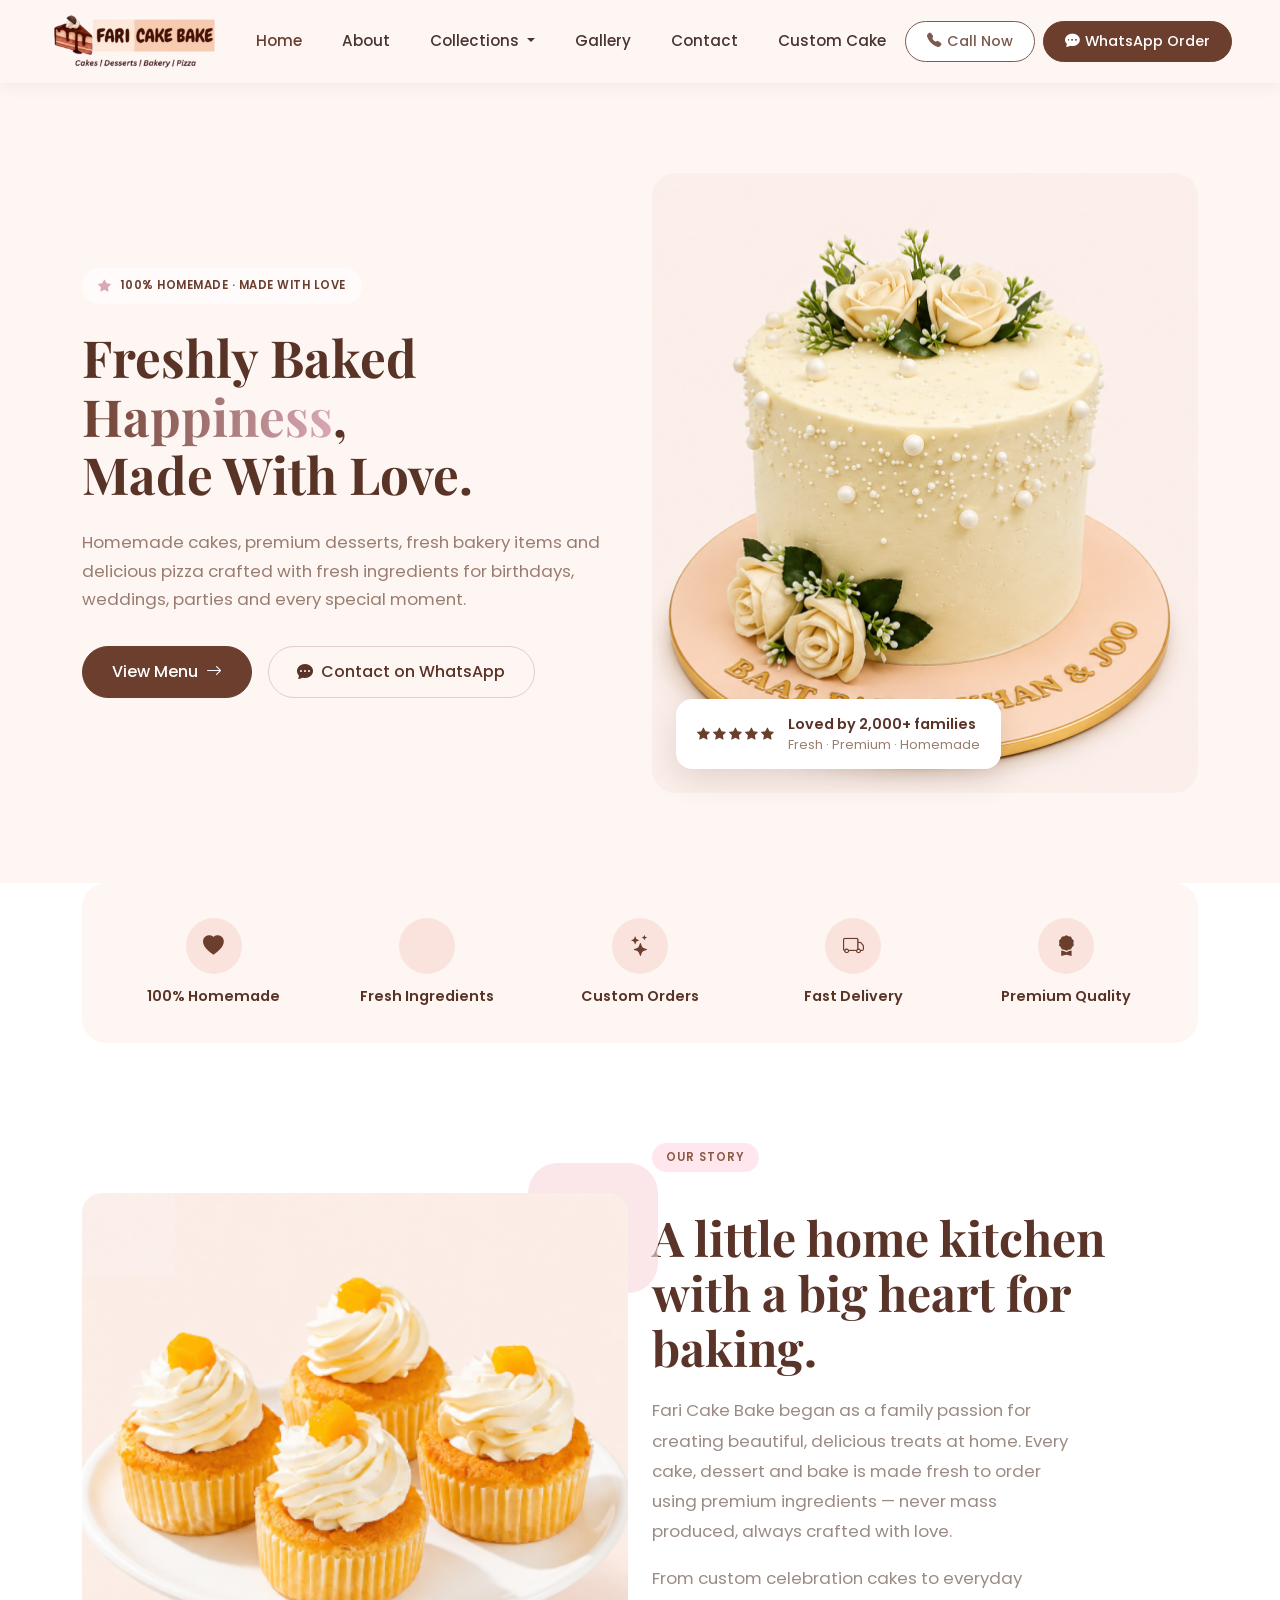
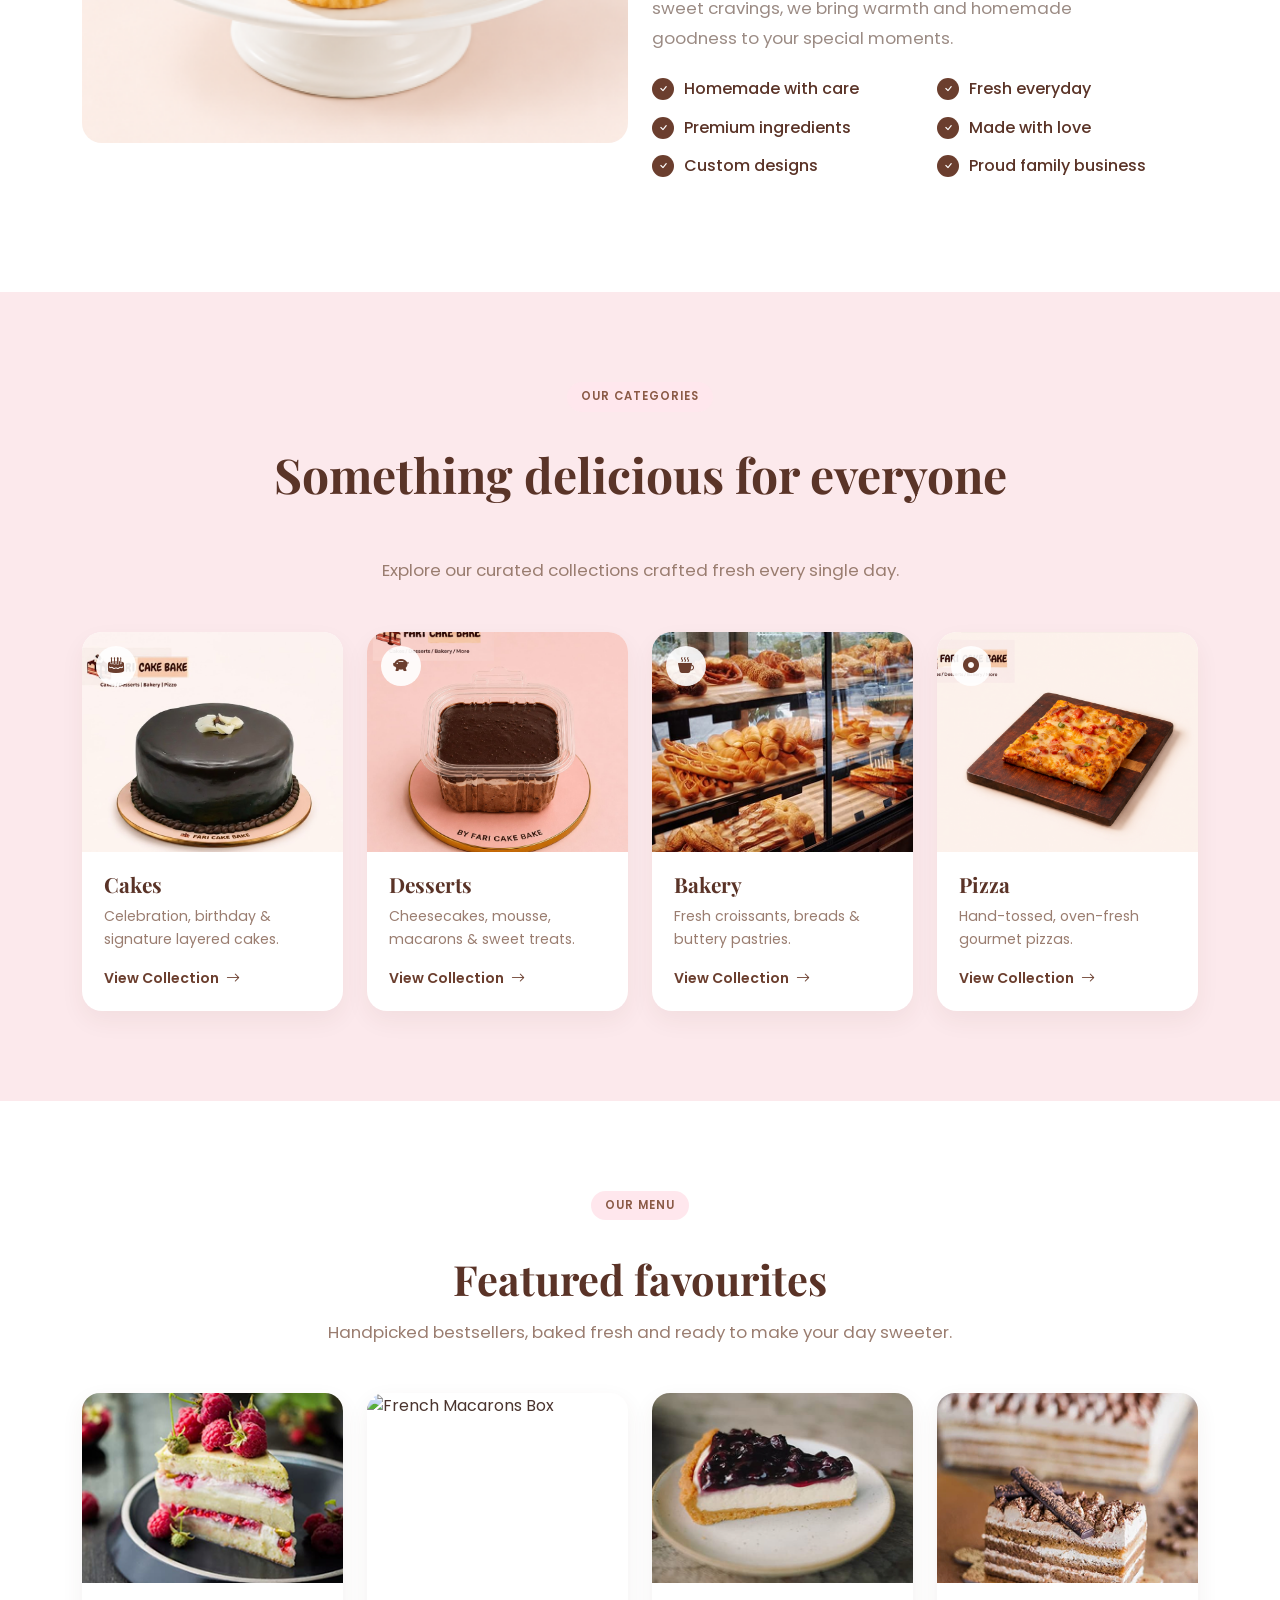
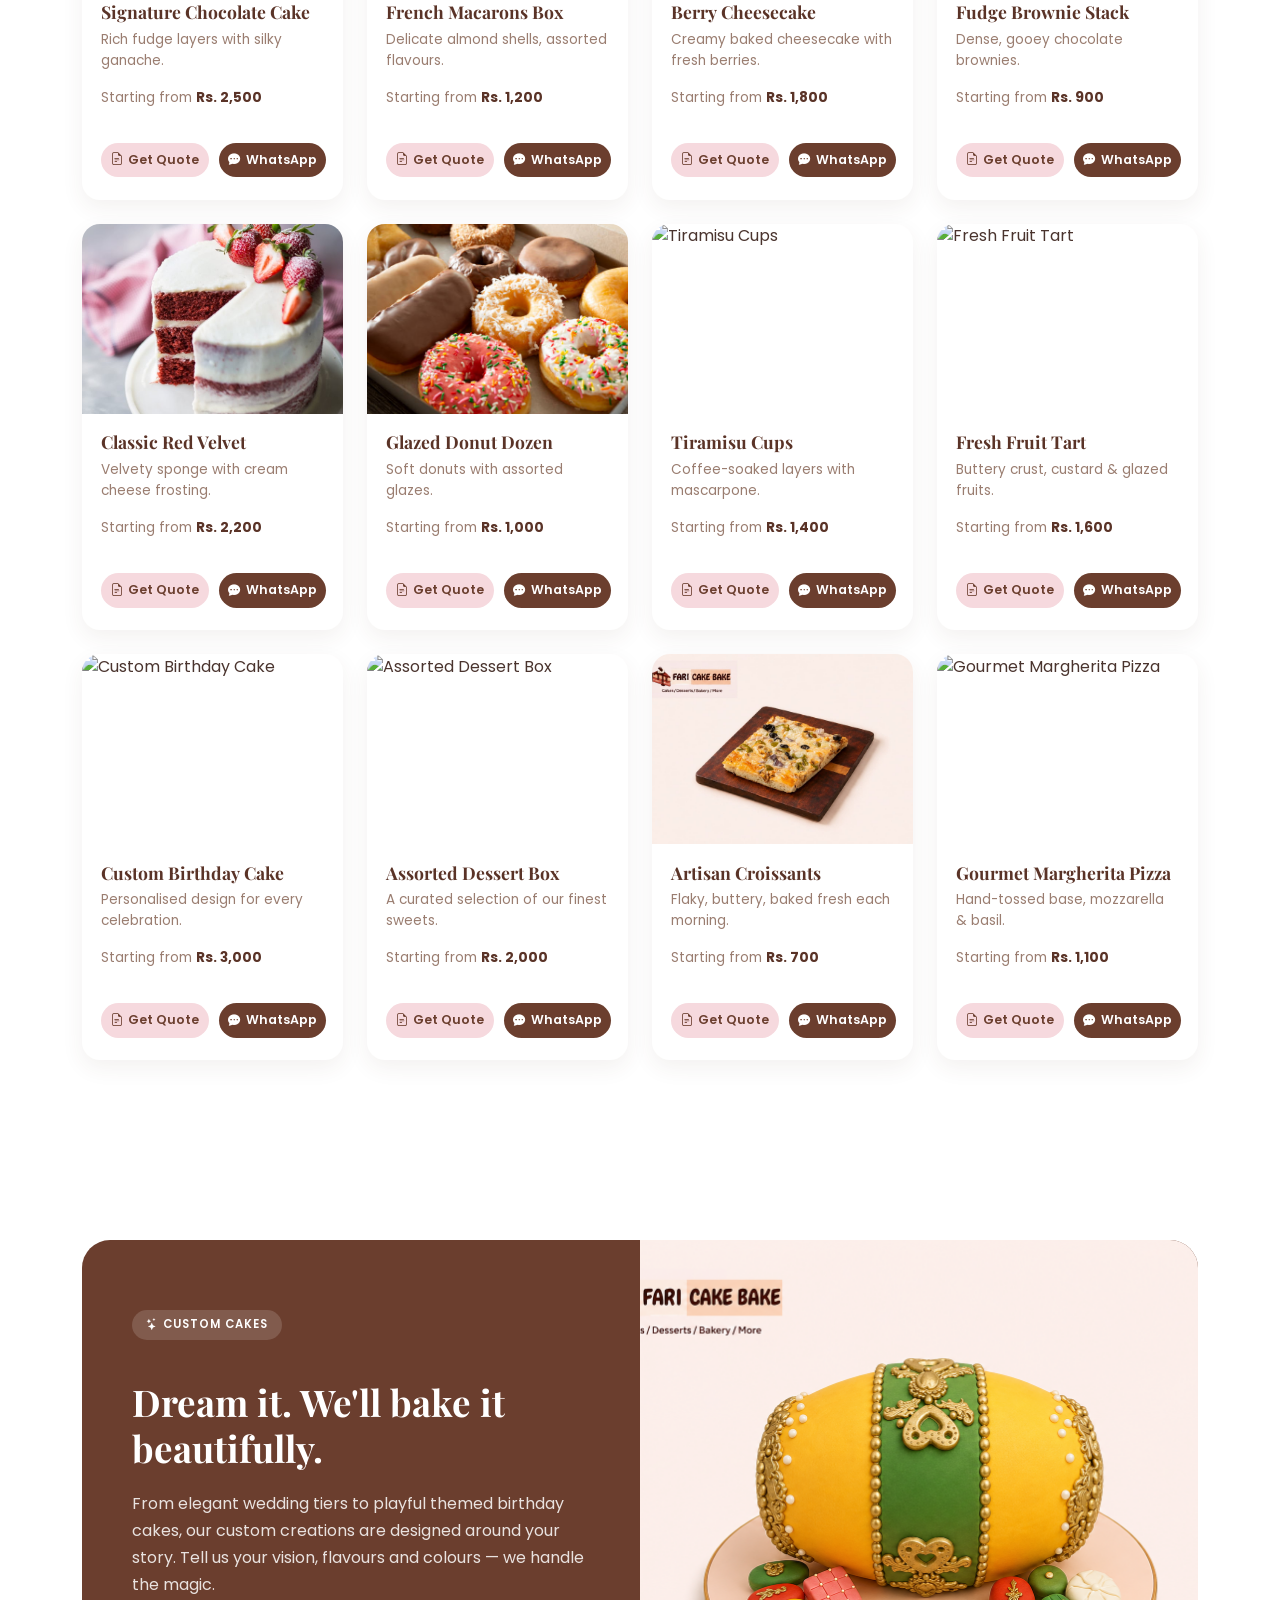
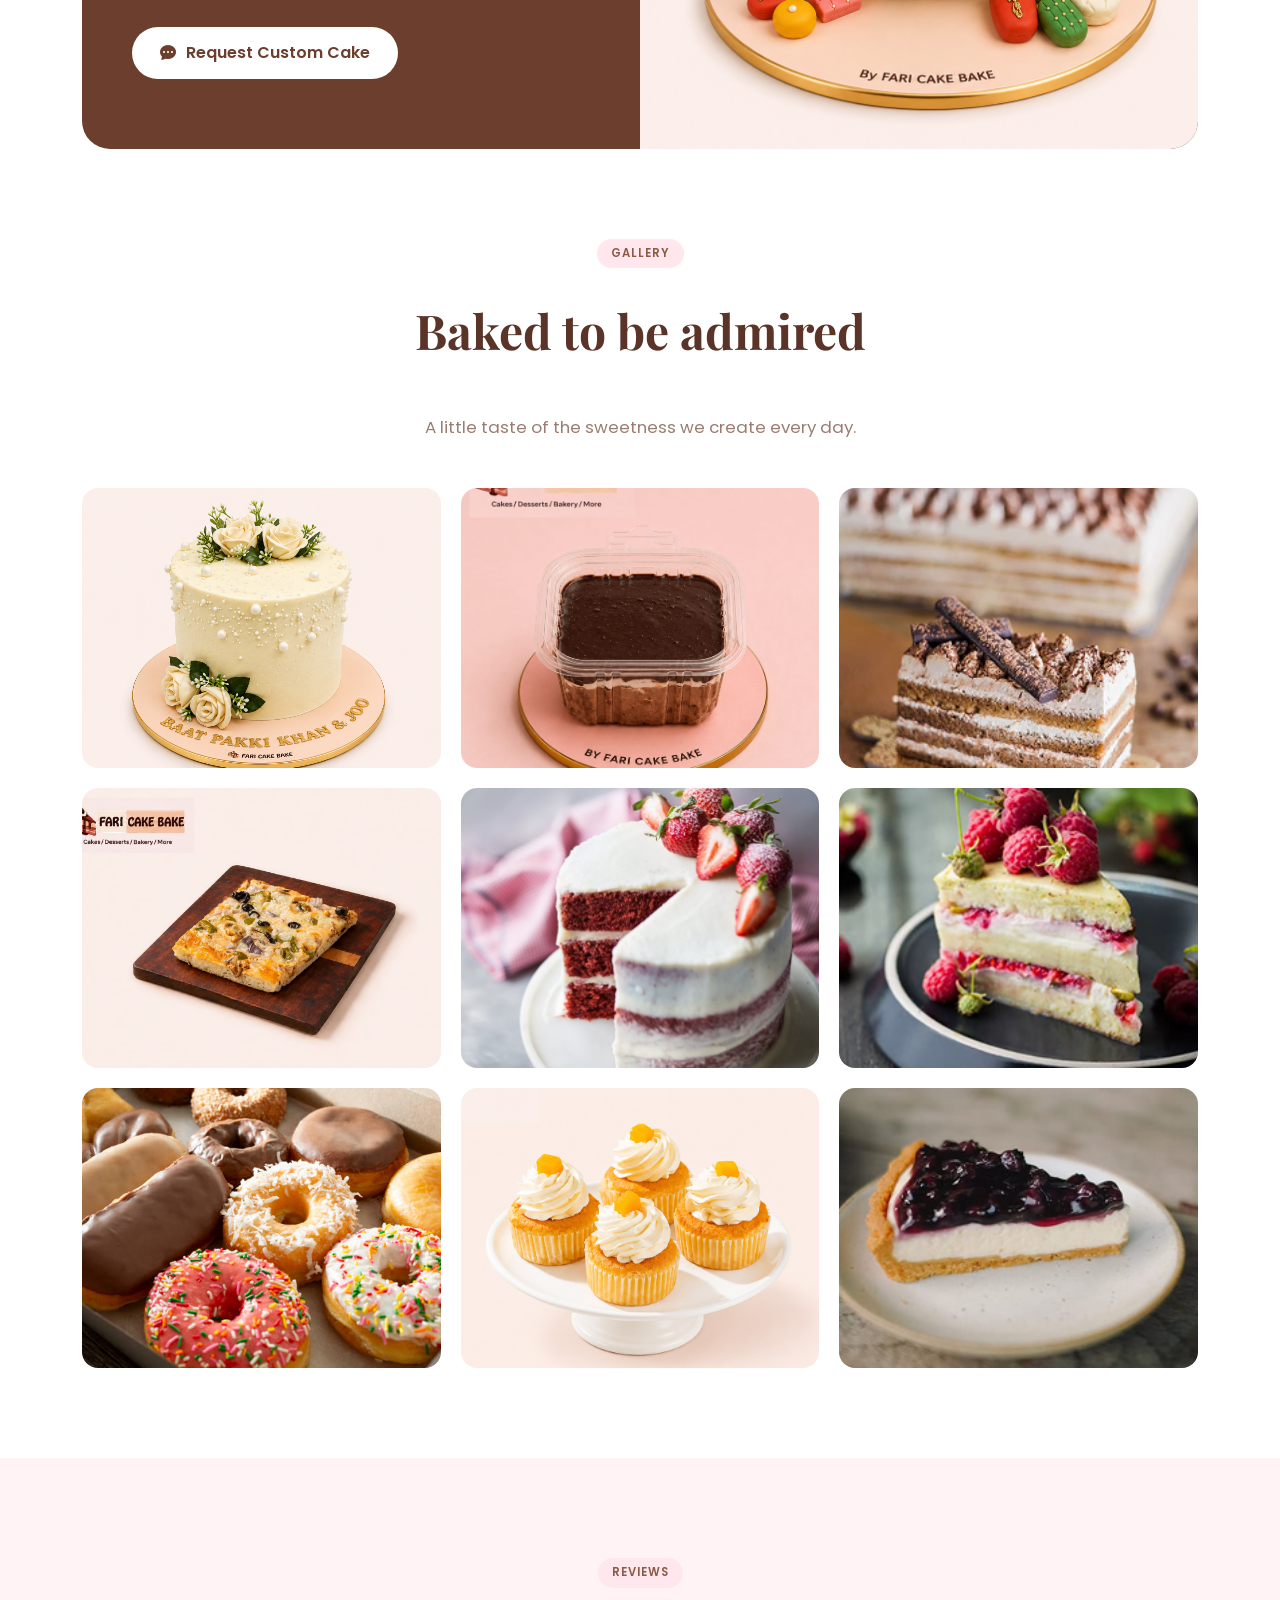
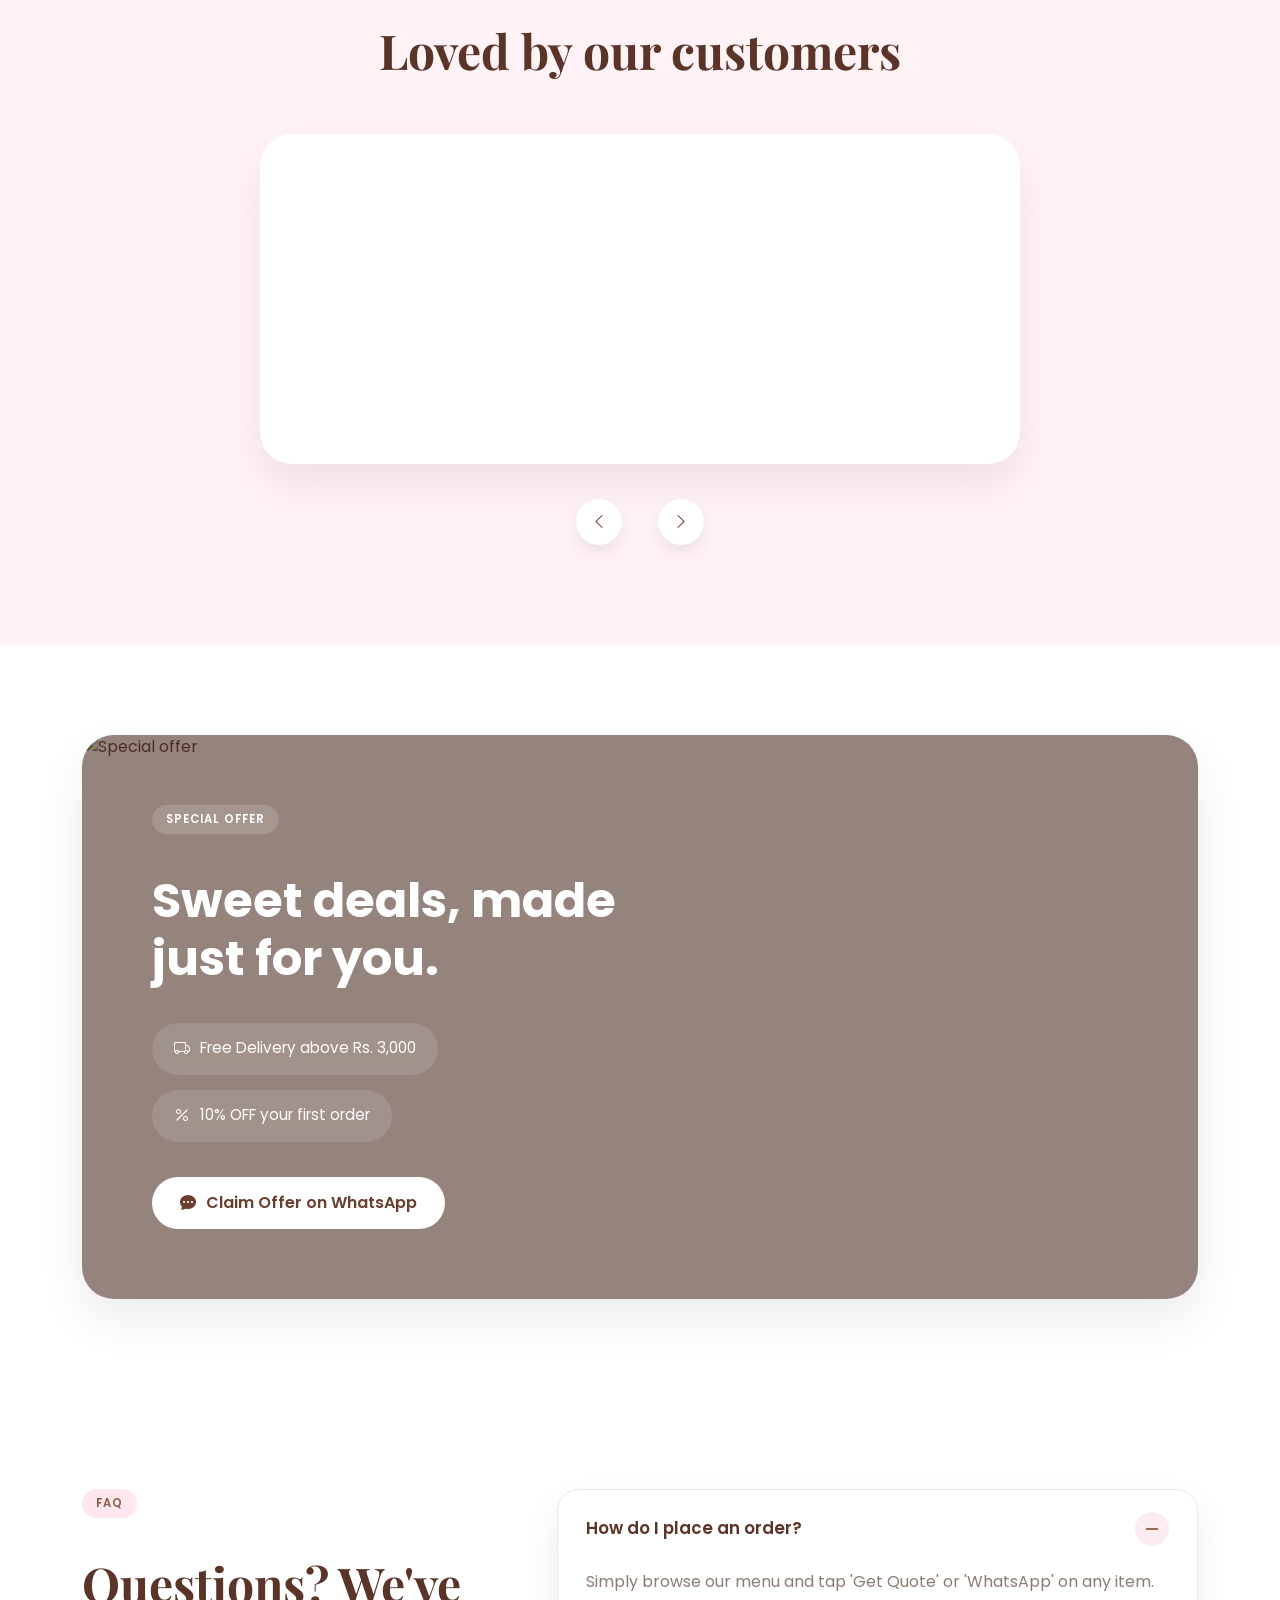
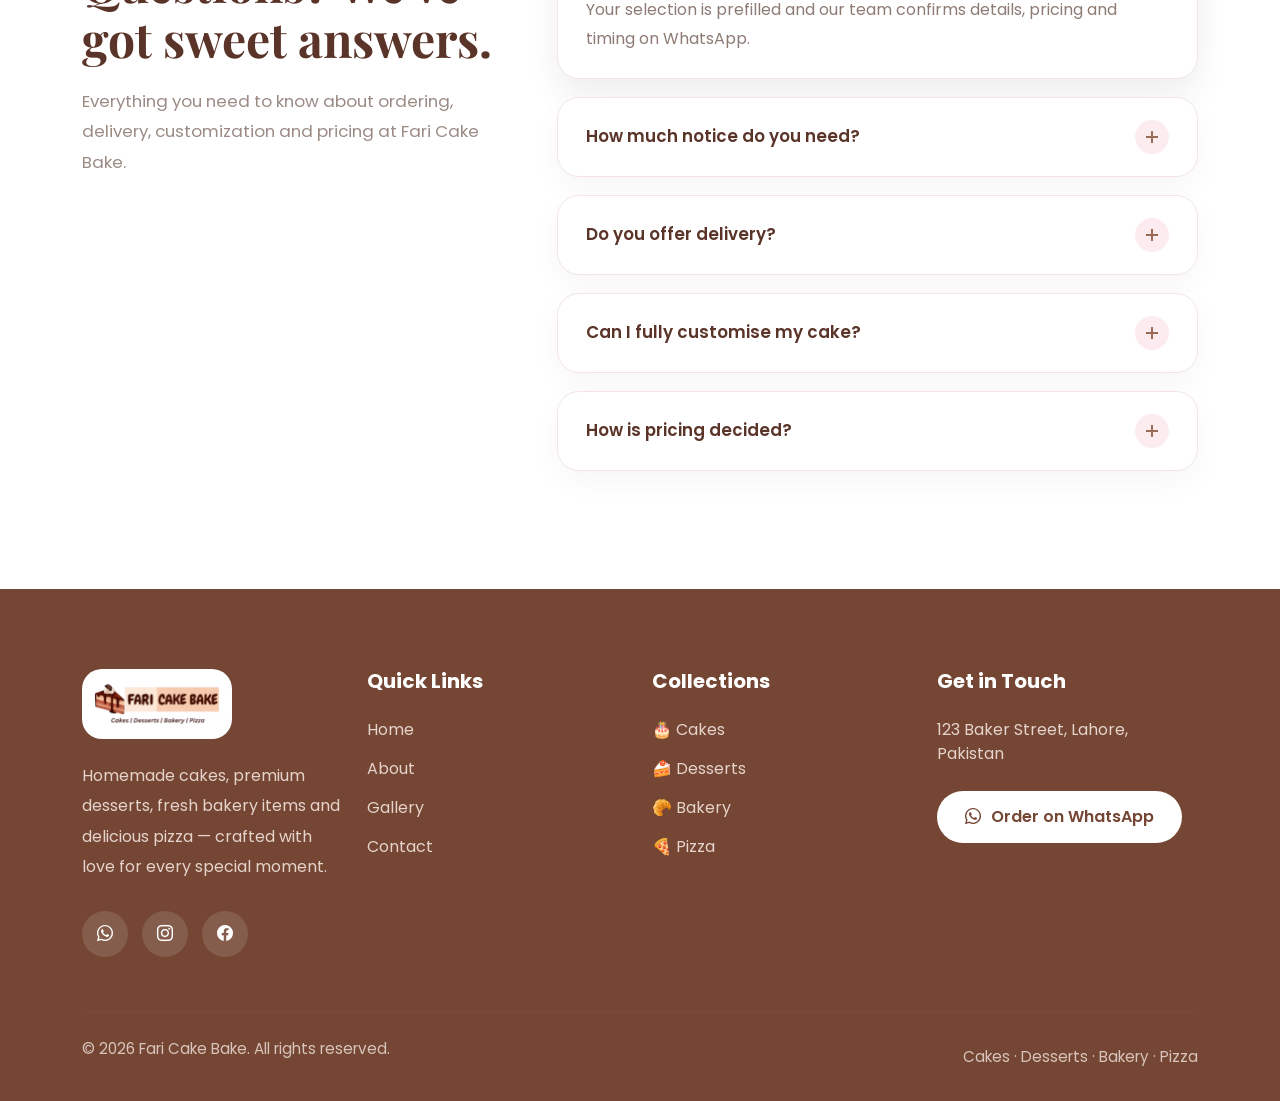
==== index.html @ 2b74a2b8 "quick-link fixed" ====
<!DOCTYPE html>
<html lang="en">
<head>
<meta charset="UTF-8">
<meta name="viewport" content="width=device-width, initial-scale=1.0">
<title>Fari Cake Bake</title>
 
<!-- Google Fonts -->
<link rel="preconnect" href="https://fonts.googleapis.com">
<link href="https://fonts.googleapis.com/css2?family=Poppins:wght@400;500;600;700&family=Playfair+Display:wght@700&display=swap" rel="stylesheet">
 
<!-- Bootstrap CSS -->
<link href="https://cdn.jsdelivr.net/npm/bootstrap@5.3.3/dist/css/bootstrap.min.css" rel="stylesheet">
 
<!-- Bootstrap Icons -->
<link rel="stylesheet" href="https://cdn.jsdelivr.net/npm/bootstrap-icons@1.11.3/font/bootstrap-icons.css">
 
<!-- Custom CSS -->
<link rel="stylesheet" href="css/style.css">
</head>
<body>
 
<!-- ===================== HEADER ===================== -->
<header class="site-header">
  <nav class="navbar navbar-expand-lg">
    <div class="container-fluid px-3 px-lg-5">
 
      <!-- Logo -->
<a class="navbar-brand" href="index.html">
    <img src="images/logo.png" alt="Fari Cake Bake" class="site-logo">
</a> 
      <!-- Mobile toggle -->
      <button class="navbar-toggler" type="button" data-bs-toggle="collapse" data-bs-target="#navMenu" aria-controls="navMenu" aria-expanded="false" aria-label="Toggle navigation">
        <span class="navbar-toggler-icon"></span>
      </button>
 
      <div class="collapse navbar-collapse" id="navMenu">
 
        <!-- Nav Links -->
        <ul class="navbar-nav mx-lg-auto gap-lg-4 align-items-lg-center">
          <li class="nav-item"><a class="nav-link active" href="index.html">Home</a></li>
          <li class="nav-item"><a class="nav-link" href="about.html">About</a></li>
          <li class="nav-item dropdown">
            <a class="nav-link dropdown-toggle" href="#" role="button" data-bs-toggle="dropdown" aria-expanded="false">
              Collections
            </a>
            <ul class="dropdown-menu">
              <li><a class="dropdown-item" href="cake.html"> Cakes</a></li>
              <li><a class="dropdown-item" href="bakery.html">bakery</a></li>
              <li><a class="dropdown-item" href="pizza.html">pizza</a></li>
              <li><a class="dropdown-item" href="desserts.html">Desserts</a></li>
            </ul>
          </li>
          <li class="nav-item"><a class="nav-link" href="gallery.html">Gallery</a></li>
          <li class="nav-item"><a class="nav-link" href="contact.html">Contact</a></li>
          <li class="nav-item"><a class="nav-link" href="https://wa.me/923001234567?text=Hi,%20I%20want%20to%20order%20a%20Custom%20Cake."
       target="_blank">Custom Cake</a></li>
        </ul>
 
        <!-- Buttons -->
        <div class="header-buttons d-flex gap-2 mt-3 mt-lg-0">
          <a href="tel:+920000000000" class="btn btn-call">
            <i class="bi bi-telephone-fill"></i> Call Now
          </a>
          <a href="https://wa.me/920000000000" target="_blank" class="btn btn-whatsapp">
            <i class="bi bi-chat-dots-fill"></i> WhatsApp Order
          </a>
        </div>
 
      </div>
    </div>
  </nav>
</header>
<!-- ===================== /HEADER ===================== -->
 

 
<!-- ===================== HERO ===================== -->
<section class="hero-section">
  <div class="container">
    <div class="row align-items-center gy-5">
 
      <!-- Left: Text -->
      <div class="col-lg-6">
        <span class="hero-badge">
          <i class="bi bi-star-fill"></i> 100% HOMEMADE &middot; MADE WITH LOVE
        </span>
 
        <h1 class="hero-heading">
          Freshly Baked<br>
          <span class="gradient-text">Happiness</span>,<br>
          Made With Love.
        </h1>
 
        <p class="hero-text">
          Homemade cakes, premium desserts, fresh bakery items and delicious
          pizza crafted with fresh ingredients for birthdays, weddings, parties
          and every special moment.
        </p>
 
        <div class="hero-buttons d-flex flex-wrap gap-3">
          <a href="#menu" class="btn btn-hero-primary">
            View Menu <i class="bi bi-arrow-right"></i>
          </a>
          <a href="https://wa.me/920000000000" target="_blank" class="btn btn-hero-outline">
            <i class="bi bi-chat-dots-fill"></i> Contact on WhatsApp
          </a>
        </div>
      </div>
 
      <!-- Right: Image -->
      <div class="col-lg-6">
        <div class="hero-image-wrap">
          <img src="images/hero.png" alt="Freshly baked cake" class="hero-image">
 
          <div class="hero-rating-card">
            <div class="stars">
              <i class="bi bi-star-fill"></i>
              <i class="bi bi-star-fill"></i>
              <i class="bi bi-star-fill"></i>
              <i class="bi bi-star-fill"></i>
              <i class="bi bi-star-fill"></i>
            </div>
            <div>
              <p class="rating-title">Loved by 2,000+ families</p>
              <p class="rating-sub">Fresh &middot; Premium &middot; Homemade</p>
            </div>
          </div>
        </div>
      </div>
 
    </div>
  </div>
</section>
<!-- ===================== /HERO ===================== -->



 
<!-- ===================== FEATURES STRIP ===================== -->
<section class="features-strip">
  <div class="container">
    <div class="features-box d-flex flex-wrap justify-content-between">
      <div class="feature-item">
        <span class="feature-icon"><i class="bi bi-heart-fill"></i></span>
        <p>100% Homemade</p>
      </div>
      <div class="feature-item">
        <span class="feature-icon"><i class="bi bi-leaf"></i></span>
        <p>Fresh Ingredients</p>
      </div>
      <div class="feature-item">
        <span class="feature-icon"><i class="bi bi-stars"></i></span>
        <p>Custom Orders</p>
      </div>
      <div class="feature-item">
        <span class="feature-icon"><i class="bi bi-truck"></i></span>
        <p>Fast Delivery</p>
      </div>
      <div class="feature-item">
        <span class="feature-icon"><i class="bi bi-award-fill"></i></span>
        <p>Premium Quality</p>
      </div>
    </div>
  </div>
</section>
<!-- ===================== /FEATURES STRIP ===================== -->
 
<!-- ===================== OUR STORY ===================== -->
<section class="story-section">
  <div class="container">
    <div class="row align-items-center gy-5">
 
      <div class="col-lg-6">
        <div class="story-image-wrap">
          <img src="images/cupcake.png" alt="Homemade cupcake" class="story-image">
        </div>
      </div>
 
      <div class="col-lg-6">
        <span class="section-badge">OUR STORY</span>
        <h2 class="story-heading">A little home kitchen with a big heart for baking.</h2>
 
        <p class="story-text">
          Fari Cake Bake began as a family passion for creating beautiful, delicious
          treats at home. Every cake, dessert and bake is made fresh to order using
          premium ingredients &mdash; never mass produced, always crafted with love.
        </p>
        <p class="story-text">
          From custom celebration cakes to everyday sweet cravings, we bring warmth
          and homemade goodness to your special moments.
        </p>
 
        <div class="row story-checklist">
          <div class="col-sm-6">
            <p><span class="check-icon"><i class="bi bi-check"></i></span> Homemade with care</p>
            <p><span class="check-icon"><i class="bi bi-check"></i></span> Premium ingredients</p>
            <p><span class="check-icon"><i class="bi bi-check"></i></span> Custom designs</p>
          </div>
          <div class="col-sm-6">
            <p><span class="check-icon"><i class="bi bi-check"></i></span> Fresh everyday</p>
            <p><span class="check-icon"><i class="bi bi-check"></i></span> Made with love</p>
            <p><span class="check-icon"><i class="bi bi-check"></i></span> Proud family business</p>
          </div>
        </div>
      </div>
 
    </div>
  </div>
</section>
<!-- ===================== /OUR STORY ===================== -->



 
<!-- ===================== CATEGORIES ===================== -->
<section class="categories-section">
  <div class="container">
    <div class="text-center mb-5">
      <span class="section-badge">OUR CATEGORIES</span>
      <h2 class="categories-heading">Something delicious for everyone</h2>
      <p class="categories-subtext">Explore our curated collections crafted fresh every single day.</p>
    </div>
 
    <div class="row g-4">
      <div class="col-6 col-lg-3">
        <a href="cakes.html" class="category-card">
          <div class="category-img-wrap">
            <img src="images/cake.png" alt="Cakes">
            <span class="category-icon"><i class="bi bi-cake2-fill"></i></span>
          </div>
          <div class="category-body">
            <h3>Cakes</h3>
            <p>Celebration, birthday &amp; signature layered cakes.</p>
            <span class="view-collection">View Collection <i class="bi bi-arrow-right"></i></span>
          </div>
        </a>
      </div>
 
      <div class="col-6 col-lg-3">
        <a href="desserts.html" class="category-card">
          <div class="category-img-wrap">
            <img src="images/desserts.png" alt="Desserts">
            <span class="category-icon"><i class="bi bi-piggy-bank-fill"></i></span>
          </div>
          <div class="category-body">
            <h3>Desserts</h3>
            <p>Cheesecakes, mousse, macarons &amp; sweet treats.</p>
            <span class="view-collection">View Collection <i class="bi bi-arrow-right"></i></span>
          </div>
        </a>
      </div>
 
      <div class="col-6 col-lg-3">
        <a href="bakery.html" class="category-card">
          <div class="category-img-wrap">
            <img src="images/bakery.png" alt="Bakery">
            <span class="category-icon"><i class="bi bi-cup-hot-fill"></i></span>
          </div>
          <div class="category-body">
            <h3>Bakery</h3>
            <p>Fresh croissants, breads &amp; buttery pastries.</p>
            <span class="view-collection">View Collection <i class="bi bi-arrow-right"></i></span>
          </div>
        </a>
      </div>
 
      <div class="col-6 col-lg-3">
        <a href="pizza.html" class="category-card">
          <div class="category-img-wrap">
            <img src="images/pizza.png" alt="Pizza">
            <span class="category-icon"><i class="bi bi-record-circle-fill"></i></span>
          </div>
          <div class="category-body">
            <h3>Pizza</h3>
            <p>Hand-tossed, oven-fresh gourmet pizzas.</p>
            <span class="view-collection">View Collection <i class="bi bi-arrow-right"></i></span>
          </div>
        </a>
      </div>
    </div>
  </div>
</section>
<!-- ===================== /CATEGORIES ===================== -->



 
<!-- ===================== MENU / FEATURED FAVOURITES ===================== -->
<section class="menu-section" id="menu">
  <div class="container">
    <div class="text-center mb-5">
      <span class="section-badge">OUR MENU</span>
      <h2 class="menu-heading">Featured favourites</h2>
      <p class="categories-subtext">Handpicked bestsellers, baked fresh and ready to make your day sweeter.</p>
    </div>
 
    <div class="row g-4" id="menuGrid"><!-- cards injected by js/menu-data.js --></div>
  </div>
</section>
<!-- ===================== /MENU ===================== -->
 
 
<!-- ===================== CUSTOM CAKE CTA ===================== -->
<section class="custom-cta-section">
  <div class="container">
    <div class="custom-cta-box">
      <div class="custom-cta-text">
        <span class="section-badge badge-dark"><i class="bi bi-stars"></i> CUSTOM CAKES</span>
        <h2>Dream it. We'll bake it beautifully.</h2>
        <p>From elegant wedding tiers to playful themed birthday cakes, our custom creations are designed around your story. Tell us your vision, flavours and colours — we handle the magic.</p>
        <a href="#" class="btn-cta-light"><i class="bi bi-chat-dots-fill"></i> Request Custom Cake</a>
      </div>
      <div class="custom-cta-img">
        <img src="images/custom-cake.png" alt="Custom themed cake">
      </div>
    </div>
  </div>
</section>
<!-- ===================== /CUSTOM CAKE CTA ===================== -->
 
<!-- ===================== GALLERY ===================== -->
<section class="gallery-section">
  <div class="container">
    <div class="text-center mb-5">
      <span class="section-badge">GALLERY</span>
      <h2 class="categories-heading">Baked to be admired</h2>
      <p class="categories-subtext">A little taste of the sweetness we create every day.</p>
    </div>
 
    <div class="gallery-grid">
      <img src="images/hero.png" alt="Gallery photo">
      <img src="images/desserts.png" alt="Gallery photo">
      <img src="images/menu-4.png" alt="Gallery photo">
      <img src="images/menu-11.png" alt="Gallery photo">
      <img src="images/menu-5.png" alt="Gallery photo">
      <img src="images/menu-1.png" alt="Gallery photo">
      <img src="images/menu-6.png" alt="Gallery photo">
      <img src="images/cupcake.png" alt="Gallery photo">
      <img src="images/menu-3.png" alt="Gallery photo">
    </div>
  </div>
</section>
<!-- ===================== /GALLERY ===================== -->
 

 
<!-- ===================== TESTIMONIALS ===================== -->
<section class="testimonials-section">
  <div class="container text-center">
    <span class="section-badge">REVIEWS</span>
    <h2 class="categories-heading">Loved by our customers</h2>
 
    <div class="testimonial-card" id="testimonialCard"></div>
 
    <div class="testimonial-nav">
      <button class="t-arrow" id="tPrev"><i class="bi bi-chevron-left"></i></button>
      <div class="t-dots" id="tDots"></div>
      <button class="t-arrow" id="tNext"><i class="bi bi-chevron-right"></i></button>
    </div>
  </div>
</section>
<!-- ===================== /TESTIMONIALS ===================== -->
 
<!-- ===================== SPECIAL OFFER ===================== -->
<section class="offer-section">
  <div class="container">
    <div class="offer-box">
      <img src="images/special-offer.png" alt="Special offer" class="offer-bg">
      <div class="offer-overlay"></div>
      <div class="offer-content">
        <span class="section-badge badge-dark">SPECIAL OFFER</span>
        <h2>Sweet deals, made just for you.</h2>
        <div class="offer-pills">
          <span class="offer-pill"><i class="bi bi-truck"></i> Free Delivery above Rs. 3,000</span>
          <span class="offer-pill"><i class="bi bi-percent"></i> 10% OFF your first order</span>
        </div>
        <a href="https://wa.me/920000000000" target="_blank" class="btn-cta-light"><i class="bi bi-chat-dots-fill"></i> Claim Offer on WhatsApp</a>
      </div>
    </div>
  </div>
</section>
<!-- ===================== /SPECIAL OFFER ===================== -->
 
<!-- ===================== FAQ ===================== -->
<section class="faq-section">
  <div class="container">
    <div class="row gy-4">
      <div class="col-lg-5">
        <span class="section-badge">FAQ</span>
        <h2 class="story-heading">Questions? We've got sweet answers.</h2>
        <p class="story-text">Everything you need to know about ordering, delivery, customization and pricing at Fari Cake Bake.</p>
      </div>
 
      <div class="col-lg-7">
        <details class="faq-item" open>
          <summary>How do I place an order? <span class="faq-icon-circle"><span class="faq-icon"></span></span></summary>
          <p>Simply browse our menu and tap 'Get Quote' or 'WhatsApp' on any item. Your selection is prefilled and our team confirms details, pricing and timing on WhatsApp.</p>
        </details>
        <details class="faq-item">
          <summary>How much notice do you need? <span class="faq-icon-circle"><span class="faq-icon"></span></span></summary>
          <p>For regular items 24-48 hours is enough. Custom or multi-tier cakes are best ordered 3-5 days ahead.</p>
        </details>
        <details class="faq-item">
          <summary>Do you offer delivery? <span class="faq-icon-circle"><span class="faq-icon"></span></span></summary>
          <p>Yes, we deliver across the city. Delivery is free on orders above Rs. 3,000.</p>
        </details>
        <details class="faq-item">
          <summary>Can I fully customise my cake? <span class="faq-icon-circle"><span class="faq-icon"></span></span></summary>
          <p>Absolutely — flavours, colours, size and design can all be tailored to your event.</p>
        </details>
        <details class="faq-item">
          <summary>How is pricing decided? <span class="faq-icon-circle"><span class="faq-icon"></span></span></summary>
          <p>Pricing depends on size, flavour and design complexity. Share your idea and we'll send an exact quote.</p>
        </details>
      </div>
    </div>
  </div>
</section>
<!-- ===================== /FAQ ===================== -->
 


<!-- ================= FOOTER ================= -->
<footer class="footer">
    <div class="container">
        <div class="row gy-5">

            <!-- Logo -->
            <div class="col-lg-3">
                <img src="images/logo.png" class="footer-logo" alt="Logo">

                <p class="footer-text">
                    Homemade cakes, premium desserts, fresh bakery items and delicious pizza —
                    crafted with love for every special moment.
                </p>

                <div class="social-links">
                    <a href="#"><i class="bi bi-whatsapp"></i></a>
                    <a href="#"><i class="bi bi-instagram"></i></a>
                    <a href="#"><i class="bi bi-facebook"></i></a>
                </div>
            </div>

            <!-- Links -->
            <div class="col-lg-3">
                <h5>Quick Links</h5>

                <ul class="footer-links">
                  <li><a href="index.html">Home</a></li>
                    <li><a href="about.html">About</a></li>
                    <li><a href="gallery.html">Gallery</a></li>
                    <li><a href="contact.html">Contact</a></li>
                </ul>
            </div>

            <!-- Collections -->
            <div class="col-lg-3">
                <h5>Collections</h5>

                <ul class="footer-links">
                    <li><a href="cake.html">🎂 Cakes</a></li>
                  <li><a href="desserts.html">🍰 Desserts</a></li>
                    <li><a href="bakery.html">🥐 Bakery</a></li>
                    <li><a href="pizza.html">🍕 Pizza</a></li>
                </ul>
            </div>

            <!-- Contact -->
            <div class="col-lg-3">
                <h5>Get in Touch</h5>

                <p class="footer-address">
                    123 Baker Street, Lahore, Pakistan
                </p>

                <a href="#" class="footer-btn">
                    <i class="bi bi-whatsapp"></i>
                    Order on WhatsApp
                </a>

            </div>

        </div>

        <hr>

        <div class="footer-bottom">
            <p>© 2026 Fari Cake Bake. All rights reserved.</p>

            <span>Cakes · Desserts · Bakery · Pizza</span>
        </div>

    </div>
</footer>


<!-- Bootstrap JS -->
<script src="https://cdn.jsdelivr.net/npm/bootstrap@5.3.3/dist/js/bootstrap.bundle.min.js"></script>
<script src="js/main.js"></script>
<script src="js/menu-data.js"></script>
</body>
</html>
---- css/style.css ----
/* =========================================================
   FARI CAKE BAKE — Global + Header Styles
   ========================================================= */

:root{
  --header-bg:       #FEF6F3;
  --btn-inactive:    #7B5A50;   /* Call Now button */
  --btn-active:      #6B3E2E;   /* WhatsApp Order / main brand color */
  --text-dark:       #4A342E;
  --text-muted:      #9C8880;
  --white:           #FFFFFF;

  --font-heading: 'Playfair Display', serif;
  --font-body:    'Poppins', sans-serif;
}

*{
  box-sizing: border-box;
}

body{
  font-family: var(--font-body);
  color: var(--text-dark);
  margin: 0;
}

/* ============ HEADER ============ */
.site-header{
  background-color: var(--header-bg);
  box-shadow: 0 4px 15px rgba(107, 62, 46, 0.06);
  position: sticky;
  top: 0;
  z-index: 999;
}

.site-header .navbar{
  padding-top: 14px;
  padding-bottom: 14px;
}

/* ---- Logo ---- */
.site-logo{
    height:55px;
    width:auto;
    object-fit:contain;
    transition:.3s;
}

.site-logo:hover{
    transform:scale(1.03);
}

.navbar-brand{
    padding:0;
    display:flex;
    align-items:center;
}


@media(max-width:768px){

.site-logo{
    height:55px;
}

}



/* ---- Nav Links ---- */
.navbar-nav .nav-link{
  color: var(--text-dark);
  font-weight: 500;
  font-size: .95rem;
  padding: .5rem .85rem;
  transition: color .2s ease;
}

.navbar-nav .nav-link:hover,
.navbar-nav .nav-link.active,
.navbar-nav .nav-link:focus{
  color: var(--btn-active);
}

.dropdown-menu{
  border: none;
  border-radius: 10px;
  box-shadow: 0 8px 24px rgba(107, 62, 46, 0.15);
  padding: .5rem;
}

.dropdown-item{
  border-radius: 6px;
  font-size: .9rem;
  padding: .5rem .75rem;
  color: var(--text-dark);
}

.dropdown-item:hover,
.dropdown-item:focus{
  background-color: var(--header-bg);
  color: var(--btn-active);
}

/* ---- Buttons ---- */
.header-buttons .btn{
  border-radius: 50px;
  font-size: .9rem;
  font-weight: 500;
  padding: .55rem 1.3rem;
  display: inline-flex;
  align-items: center;
  gap: .4rem;
  white-space: nowrap;
  transition: all .2s ease;
}

/* Call Now — non-active state */
.btn-call{
  background-color: var(--white);
  color: var(--btn-inactive);
  border: 1px solid var(--btn-inactive);
}

.btn-call:hover{
  background-color: var(--btn-inactive);
  color: var(--white);
}

/* WhatsApp Order — active / main color */
.btn-whatsapp{
  background-color: var(--btn-active);
  color: var(--white);
  border: 1px solid var(--btn-active);
}

.btn-whatsapp:hover{
  background-color: #582F22;
  color: var(--white);
}

/* ---- Mobile toggler ---- */
.navbar-toggler{
  border: none;
  box-shadow: none !important;
}

@media (max-width: 991.98px){
  .collapse.navbar-collapse{
    background-color: var(--header-bg);
    padding: 1rem 0;
  }

  .navbar-nav{
    text-align: center;
    gap: .25rem;
  }

  .header-buttons{
    justify-content: center;
  }
}

/* ============ HERO SECTION ============ */
:root{
  --heading-color:   #5A3327;
  --heading-grad-1:  #6B3E2E;
  --heading-grad-2:  #D9A8B5;
  --body-text:       #9A7D70;
}

.hero-section{
  background-color: var(--header-bg);
  padding: 90px 0;
}

/* Badge */
.hero-badge{
  display: inline-flex;
  align-items: center;
  gap: .5rem;
  background-color: rgba(255,255,255,.6);
  color: var(--btn-active);
  font-size: .72rem;
  font-weight: 600;
  letter-spacing: .5px;
  padding: .5rem 1rem;
  border-radius: 50px;
  margin-bottom: 1.5rem;
}

.hero-badge i{
  color: #D9A8B5;
  font-size: .8rem;
}

/* Heading */
.hero-heading{
  font-family: var(--font-heading);
  font-weight: 700;
  font-size: 3.2rem;
  line-height: 1.15;
  color: var(--heading-color);
  margin-bottom: 1.5rem;
}

.gradient-text{
  background: linear-gradient(90deg, var(--heading-grad-1), var(--heading-grad-2));
  -webkit-background-clip: text;
  background-clip: text;
  -webkit-text-fill-color: transparent;
}

/* Paragraph */
.hero-text{
  color: var(--body-text);
  font-size: 1.05rem;
  line-height: 1.7;
  max-width: 520px;
  margin-bottom: 2rem;
}

/* Buttons */
.btn-hero-primary{
  background-color: var(--btn-active);
  color: var(--white);
  border: 1px solid var(--btn-active);
  border-radius: 50px;
  font-weight: 500;
  padding: .8rem 1.8rem;
  display: inline-flex;
  align-items: center;
  gap: .5rem;
  transition: all .2s ease;
}

.btn-hero-primary:hover{
  background-color: #582F22;
  color: var(--white);
}

.btn-hero-outline{
  background-color: transparent;
  color: var(--heading-color);
  border: 1px solid #E3CFC7;
  border-radius: 50px;
  font-weight: 500;
  padding: .8rem 1.8rem;
  display: inline-flex;
  align-items: center;
  gap: .5rem;
  transition: all .2s ease;
}

.btn-hero-outline:hover{
  background-color: var(--white);
  color: var(--heading-color);
}

/* Image */
.hero-image-wrap{
  position: relative;
}

.hero-image{
  width: 100%;
  height: 620px;
  object-fit: cover;
  border-radius: 24px;
  display: block;
}

/* Rating floating card */
.hero-rating-card{
  position: absolute;
  bottom: 24px;
  left: 24px;
  background-color: var(--white);
  border-radius: 16px;
  padding: .9rem 1.3rem;
  display: flex;
  align-items: center;
  gap: .9rem;
  box-shadow: 0 10px 30px rgba(90, 51, 39, 0.15);
  max-width: calc(100% - 48px);
}

.hero-rating-card .stars{
  color: var(--btn-active);
  font-size: .8rem;
  white-space: nowrap;
}

.rating-title{
  font-weight: 600;
  font-size: .9rem;
  color: var(--heading-color);
  margin: 0;
}

.rating-sub{
  font-size: .8rem;
  color: var(--body-text);
  margin: 0;
}

@media (max-width: 991.98px){
  .hero-heading{
    font-size: 2.4rem;
  }

  .hero-image{
    height: 420px;
  }
}

@media (max-width: 575.98px){
  .hero-heading{
    font-size: 2rem;
  }

  .hero-rating-card{
    flex-direction: column;
    align-items: flex-start;
    gap: .4rem;
  }
}

/* ============ FEATURES STRIP ============ */
.features-strip{
  padding: 0 0 60px;
}

.features-box{
  background-color: var(--header-bg);
  border-radius: 24px;
  padding: 35px 40px;
  gap: 30px;
}

.feature-item{
  text-align: center;
  flex: 1;
  min-width: 130px;
}

.feature-icon{
  width: 56px;
  height: 56px;
  display: flex;
  align-items: center;
  justify-content: center;
  background-color: #FBE3DD;
  color: var(--btn-active);
  border-radius: 50%;
  font-size: 1.3rem;
  margin: 0 auto 12px;
}

.feature-item p{
  font-weight: 600;
  font-size: .9rem;
  color: var(--heading-color);
  margin: 0;
}

/* ============ OUR STORY ============ */
.story-section{
  padding: 40px 0 100px;
}

.story-image-wrap{
  position: relative;
}

.story-image-wrap::before{
  content: "";
  position: absolute;
  top: -30px;
  right: -30px;
  width: 130px;
  height: 130px;
  background-color: #F9D8DC;
  opacity: .6;
  border-radius: 30px;
  z-index: 0;
}

.story-image{
  position: relative;
  z-index: 1;
  width: 100%;
  height: 550px;
  object-fit: cover;
  border-radius: 20px;
}

.section-badge{
  display: inline-block;
  background-color: var(--header-bg);
  color: var(--btn-active);
  font-size: .72rem;
  font-weight: 700;
  letter-spacing: .5px;
  padding: .5rem 1rem;
  border-radius: 50px;
  margin-bottom: 1.2rem;
}

.story-heading{
  font-family: var(--font-heading);
  font-weight: 700;
  font-size: 2.4rem;
  line-height: 1.25;
  color: var(--heading-color);
  margin-bottom: 1.3rem;
}

.story-text{
  color: var(--body-text);
  font-size: 1rem;
  line-height: 1.7;
  margin-bottom: 1rem;
}

.story-checklist{
  margin-top: 1.5rem;
}

.story-checklist p{
  display: flex;
  align-items: center;
  gap: .6rem;
  font-weight: 500;
  color: var(--heading-color);
  margin-bottom: .9rem;
}

.check-icon{
  width: 22px;
  height: 22px;
  flex-shrink: 0;
  display: flex;
  align-items: center;
  justify-content: center;
  background-color: var(--btn-active);
  color: var(--white);
  border-radius: 50%;
  font-size: .8rem;
}

@media (max-width: 767.98px){
  .features-box{
    justify-content: center;
    padding: 25px;
  }

  .story-heading{
    font-size: 1.9rem;
  }

  .story-image{
    height: 380px;
  }
}

/* ============ CATEGORIES ============ */
.categories-section{
  background-color: #FCE9EC;
  padding: 90px 0;
}

.categories-heading{
  font-family: var(--font-heading);
  font-weight: 700;
  font-size: 2.6rem;
  color: var(--heading-color);
  margin: 1rem 0;
}

.categories-subtext{
  color: var(--body-text);
  font-size: 1.05rem;
}

.category-card{
  display: block;
  background-color: var(--white);
  border-radius: 20px;
  overflow: hidden;
  text-decoration: none;
  box-shadow: 0 10px 25px rgba(90, 51, 39, 0.06);
  transition: transform .25s ease;
  height: 100%;
}

.category-card:hover{
  transform: translateY(-6px);
}

.category-img-wrap{
  position: relative;
  height: 220px;
  overflow: hidden;
}

.category-img-wrap img{
  width: 100%;
  height: 100%;
  object-fit: cover;
  transition: transform .4s ease;
}

.category-card:hover .category-img-wrap img{
  transform: scale(1.1);
}

.category-icon{
  position: absolute;
  top: 14px;
  left: 14px;
  width: 40px;
  height: 40px;
  display: flex;
  align-items: center;
  justify-content: center;
  background-color: rgba(255,255,255,.9);
  color: var(--btn-active);
  border-radius: 50%;
  font-size: 1rem;
}

.category-body{
  padding: 1.3rem 1.4rem;
}

.category-body h3{
  font-family: var(--font-heading);
  font-weight: 700;
  font-size: 1.3rem;
  color: var(--heading-color);
  margin-bottom: .5rem;
}

.category-body p{
  color: var(--body-text);
  font-size: .88rem;
  line-height: 1.6;
  margin-bottom: 1rem;
  min-height: 42px;
}

.view-collection{
  color: var(--btn-active);
  font-weight: 600;
  font-size: .88rem;
  display: inline-flex;
  align-items: center;
  gap: .4rem;
}

@media (max-width: 767.98px){
  .categories-heading{
    font-size: 1.9rem;
  }
}

/* ============ MENU / FEATURED FAVOURITES ============ */
.menu-section{
  padding: 90px 0;
}

.menu-heading{
  font-family: var(--font-heading);
  font-weight: 700;
  font-size: 2.6rem;
  color: var(--heading-color);
  margin: 1rem 0;
}

.menu-card{
  background-color: var(--white);
  border-radius: 18px;
  overflow: hidden;
  box-shadow: 0 8px 22px rgba(90, 51, 39, 0.07);
  height: 100%;
}

.menu-img{
  height: 190px;
  overflow: hidden;
}

.menu-img img{
  width: 100%;
  height: 100%;
  object-fit: cover;
}

.menu-body{
  padding: 1.1rem 1.2rem 1.4rem;
}

.menu-body h3{
  font-family: var(--font-heading);
  font-weight: 700;
  font-size: 1.1rem;
  color: var(--heading-color);
  margin-bottom: .4rem;
}

.menu-body > p{
  color: var(--body-text);
  font-size: .85rem;
  line-height: 1.55;
  min-height: 40px;
}

.menu-price{
  font-size: .85rem;
  color: var(--body-text);
  margin: .6rem 0 1rem;
}

.menu-price span{
  font-weight: 700;
  color: var(--heading-color);
}

.menu-buttons{
  display: flex;
  gap: .6rem;
}

.btn-quote,
.btn-whatsapp-sm{
  flex: 1;
  display: inline-flex;
  align-items: center;
  justify-content: center;
  gap: .35rem;
  border-radius: 50px;
  font-size: .78rem;
  font-weight: 600;
  padding: .5rem .6rem;
  text-decoration: none;
  white-space: nowrap;
  transition: opacity .2s ease;
}

.btn-quote{
  background-color: #F6D9DE;
  color: var(--btn-active);
}

.btn-whatsapp-sm{
  background-color: var(--btn-active);
  color: var(--white);
}

.btn-quote:hover,
.btn-whatsapp-sm:hover{
  opacity: .85;
}

@media (max-width: 767.98px){
  .menu-heading{
    font-size: 1.9rem;
  }
}

/* ============ CUSTOM CAKE CTA ============ */
.custom-cta-section{
  padding: 90px 0 0;
}

.custom-cta-box{
  display: flex;
  flex-wrap: wrap;
  border-radius: 28px;
  overflow: hidden;
  background-color: var(--btn-active);
}

.custom-cta-text{
  flex: 1 1 380px;
  color: var(--white);
  padding: 70px 50px;
  display: flex;
  flex-direction: column;
  justify-content: center;
}

.badge-dark{
  background-color: rgba(255,255,255,.15);
  color: var(--white);
  align-self: flex-start;
}

.custom-cta-text h2{
  font-family: var(--font-heading);
  font-weight: 700;
  font-size: 2.3rem;
  line-height: 1.25;
  margin: 1.3rem 0 1.2rem;
}

.custom-cta-text p{
  opacity: .85;
  line-height: 1.7;
  margin-bottom: 1.8rem;
  max-width: 460px;
}

.btn-cta-light{
  align-self: flex-start;
  background-color: #FDF3EE;
  color: var(--btn-active);
  border-radius: 50px;
  font-weight: 600;
  padding: .85rem 1.7rem;
  display: inline-flex;
  align-items: center;
  gap: .5rem;
  text-decoration: none;
  transition: opacity .2s ease;
}

.btn-cta-light:hover{
  opacity: .85;
}

.custom-cta-img{
  flex: 1 1 380px;
}

.custom-cta-img img{
  width: 100%;
  height: 100%;
  min-height: 380px;
  object-fit: cover;
  display: block;
}

/* ============ GALLERY ============ */
.gallery-section{
  padding: 90px 0;
}

.gallery-grid{
  display: grid;
  grid-template-columns: repeat(3, 1fr);
  gap: 20px;
}

.gallery-grid img{
  width: 100%;
  height: 280px;
  object-fit: cover;
  border-radius: 16px;
}

@media (max-width: 767.98px){
  .custom-cta-text{
    padding: 45px 30px;
  }

  .custom-cta-text h2{
    font-size: 1.8rem;
  }

  .gallery-grid{
    grid-template-columns: repeat(2, 1fr);
  }

  .gallery-grid img{
    height: 180px;
  }
}


/*==========================
  TESTIMONIALS
==========================*/

.testimonials-section{
    background:#fff3f5;
    padding:100px 0;
}

.section-badge{
    display:inline-block;
    padding:6px 14px;
    font-size:.72rem;
    font-weight:600;
    letter-spacing:1px;
    text-transform:uppercase;
    border-radius:30px;
    background:#ffe7ed;
    color:#8b5a46;
    margin-bottom:18px;
}

.categories-heading{
    font-size:3rem;
    font-weight:700;
    color:#5a3428;
    margin-bottom:55px;
}

.testimonial-card{
    max-width:760px;
    margin:auto;
    background:#fff;
    border-radius:32px;
    padding:55px;
    box-shadow:0 20px 45px rgba(0,0,0,.08);
    text-align:left;
    min-height:330px;
    display:flex;
    flex-direction:column;
    justify-content:space-between;
}

.testimonial-quote{
    font-size:3rem;
    color:#f4bfd0;
    line-height:1;
    margin-bottom:20px;
}

.testimonial-text{
    font-size:1.35rem;
    line-height:1.8;
    color:#56372d;
    margin-bottom:45px;
}

.testimonial-footer{
    display:flex;
    justify-content:space-between;
    align-items:end;
}

.testimonial-name{
    font-weight:700;
    color:#4b2f28;
    margin:0;
}

.testimonial-role{
    color:#9b8b84;
    font-size:.9rem;
}

.testimonial-stars{
    color:#7b4631;
    font-size:1rem;
}

.testimonial-nav{
    display:flex;
    justify-content:center;
    align-items:center;
    gap:18px;
    margin-top:35px;
}

.t-arrow{
    width:46px;
    height:46px;
    border:none;
    border-radius:50%;
    background:#fff;
    color:#6b3e2e;
    box-shadow:0 8px 18px rgba(0,0,0,.08);
    transition:.3s;
}

.t-arrow:hover{
    background:#6b3e2e;
    color:#fff;
}

.t-dots{
    display:flex;
    gap:8px;
}

.t-dots span{
    width:8px;
    height:8px;
    border-radius:50%;
    background:#e3d7d4;
}

.t-dots .active{
    width:28px;
    border-radius:20px;
    background:#6b3e2e;
}

/*==========================
  Responsive
==========================*/

@media(max-width:991px){

    .categories-heading{
        font-size:2.3rem;
    }

    .testimonial-card{
        padding:40px;
    }

    .testimonial-text{
        font-size:1.1rem;
    }

}

@media(max-width:767px){

    .testimonials-section{
        padding:70px 0;
    }

    .categories-heading{
        font-size:1.9rem;
    }

    .testimonial-card{
        padding:30px;
        border-radius:24px;
    }

    .testimonial-footer{
        flex-direction:column;
        align-items:flex-start;
        gap:15px;
    }

    .testimonial-text{
        font-size:1rem;
    }

}

/*==========================
  SPECIAL OFFER
==========================*/

.offer-section{
    padding:90px 0;
    background:#fff;
}

.offer-box{
    position:relative;
    overflow:hidden;
    border-radius:32px;
    min-height:520px;
    display:flex;
    align-items:center;
    padding:70px;
    box-shadow:0 20px 45px rgba(0,0,0,.08);
}

.offer-bg{
    position:absolute;
    inset:0;
    width:100%;
    height:100%;
    object-fit:cover;
}

.offer-overlay{
    position:absolute;
    inset:0;
    background:rgba(73,42,31,.58);
}

.offer-content{
    position:relative;
    z-index:2;
    max-width:500px;
    color:#fff;
}

.badge-dark{
    background:rgba(255,255,255,.15);
    color:#fff;
}

.offer-content h2{
    font-size:3rem;
    font-weight:700;
    line-height:1.2;
    margin:20px 0 35px;
}

.offer-pills{
    display:flex;
    flex-wrap:wrap;
    gap:15px;
    margin-bottom:35px;
}

.offer-pill{
    display:flex;
    align-items:center;
    gap:10px;
    padding:14px 22px;
    border-radius:50px;
    background:rgba(255,255,255,.12);
    backdrop-filter:blur(8px);
    color:#fff;
    font-size:.95rem;
}

.offer-pill i{
    font-size:1rem;
}

.btn-cta-light{
    display:inline-flex;
    align-items:center;
    gap:10px;
    padding:14px 28px;
    border-radius:50px;
    background:#fff;
    color:#6b3e2e;
    font-weight:600;
    text-decoration:none;
    transition:.3s;
}

.btn-cta-light:hover{
    background:#6b3e2e;
    color:#fff;
}

/*==========================
  Responsive
==========================*/

@media(max-width:991px){

    .offer-box{
        padding:50px;
        min-height:460px;
    }

    .offer-content h2{
        font-size:2.4rem;
    }

}

@media(max-width:767px){

    .offer-section{
        padding:70px 0;
    }

    .offer-box{
        padding:35px 25px;
        min-height:420px;
        border-radius:24px;
        align-items:flex-end;
    }

    .offer-content{
        max-width:100%;
    }

    .offer-content h2{
        font-size:1.9rem;
    }

    .offer-pills{
        flex-direction:column;
        gap:12px;
    }

    .offer-pill{
        width:100%;
        justify-content:center;
    }

    .btn-cta-light{
        width:100%;
        justify-content:center;
    }

}


/*==========================
  FAQ
==========================*/

.faq-section{
    padding:100px 0;
    background:#fff;
}

.story-heading{
    font-size:3rem;
    font-weight:700;
    line-height:1.15;
    color:#5a3428;
    margin:20px 0;
}

.story-text{
    font-size:1.05rem;
    line-height:1.8;
    color:#9b8b84;
    max-width:420px;
}

.faq-item{
    background:#fff;
    border:1px solid #f3e5e5;
    border-radius:22px;
    margin-bottom:18px;
    overflow:hidden;
    box-shadow:0 10px 30px rgba(0,0,0,.04);
    transition:.3s;
}

.faq-item[open]{
    box-shadow:0 15px 35px rgba(0,0,0,.07);
}

.faq-item summary{
    list-style:none;
    cursor:pointer;
    padding:22px 28px;
    display:flex;
    justify-content:space-between;
    align-items:center;
    font-size:1.05rem;
    font-weight:600;
    color:#5a3428;
}

.faq-item summary::-webkit-details-marker{
    display:none;
}

.faq-item p{
    margin:0;
    padding:0 28px 24px;
    color:#8d7b74;
    line-height:1.8;
}

.faq-icon-circle{
    width:34px;
    height:34px;
    border-radius:50%;
    background:#fdecef;
    display:flex;
    align-items:center;
    justify-content:center;
    flex-shrink:0;
}

.faq-icon{
    position:relative;
    width:12px;
    height:12px;
}

.faq-icon::before,
.faq-icon::after{
    content:"";
    position:absolute;
    background:#9b6b5a;
    left:50%;
    top:50%;
    transform:translate(-50%,-50%);
    transition:.3s;
}

.faq-icon::before{
    width:12px;
    height:2px;
}

.faq-icon::after{
    width:2px;
    height:12px;
}

.faq-item[open] .faq-icon::after{
    transform:translate(-50%,-50%) rotate(90deg);
    opacity:0;
}

/*==========================
  Responsive
==========================*/

@media (max-width:991px){

    .faq-section{
        padding:80px 0;
    }

    .story-heading{
        font-size:2.3rem;
    }

    .story-text{
        max-width:100%;
        margin-bottom:25px;
    }

}

@media (max-width:767px){

    .faq-section{
        padding:70px 0;
    }

    .story-heading{
        font-size:1.9rem;
    }

    .faq-item summary{
        padding:18px 20px;
        font-size:1rem;
    }

    .faq-item p{
        padding:0 20px 20px;
        font-size:.95rem;
    }

    .faq-icon-circle{
        width:30px;
        height:30px;
    }

}


/*=========================
        FOOTER
=========================*/

.footer{
    background:#744633;
    color:#fff;
    padding:80px 0 25px;
}

.footer-logo{
    width:150px;
    height:70px;
    border-radius:20px;
    background:#fff;
    padding:8px;
    object-fit:contain;
    margin-bottom:22px;
}

.footer-text{
    color:#e5d3cc;
    line-height:1.9;
    margin-bottom:28px;
}

.footer h5{
    font-weight:700;
    margin-bottom:25px;
}

.footer-links{
    list-style:none;
    padding:0;
}

.footer-links li{
    margin-bottom:15px;
}

.footer-links a{
    color:#e5d3cc;
    text-decoration:none;
    transition:.3s;
}

.footer-links a:hover{
    color:#fff;
}

.footer-address{
    color:#e5d3cc;
    margin-bottom:25px;
}

.footer-btn{
    display:inline-flex;
    align-items:center;
    gap:10px;
    background:#fff;
    color:#744633;
    text-decoration:none;
    padding:14px 28px;
    border-radius:50px;
    font-weight:600;
    transition:.3s;
}

.footer-btn:hover{
    background:#f8dede;
}

.social-links{
    display:flex;
    gap:14px;
}

.social-links a{
    width:46px;
    height:46px;
    border-radius:50%;
    background:rgba(255,255,255,.12);
    display:flex;
    align-items:center;
    justify-content:center;
    color:#fff;
    text-decoration:none;
    transition:.3s;
}

.social-links a:hover{
    background:#fff;
    color:#744633;
}

.footer hr{
    border-color:rgba(255,255,255,.12);
    margin:55px 0 25px;
}

.footer-bottom{
    display:flex;
    justify-content:space-between;
    align-items:center;
    color:#d8c4bc;
    font-size:.95rem;
}

/*=========================
      Responsive
=========================*/

@media(max-width:991px){

.footer{
padding:60px 0 20px;
}

.footer-bottom{
flex-direction:column;
gap:12px;
text-align:center;
}

}

@media(max-width:767px){

.footer{
text-align:center;
}

.social-links{
justify-content:center;
margin-bottom:25px;
}

.footer-btn{
justify-content:center;
width:100%;
}

}
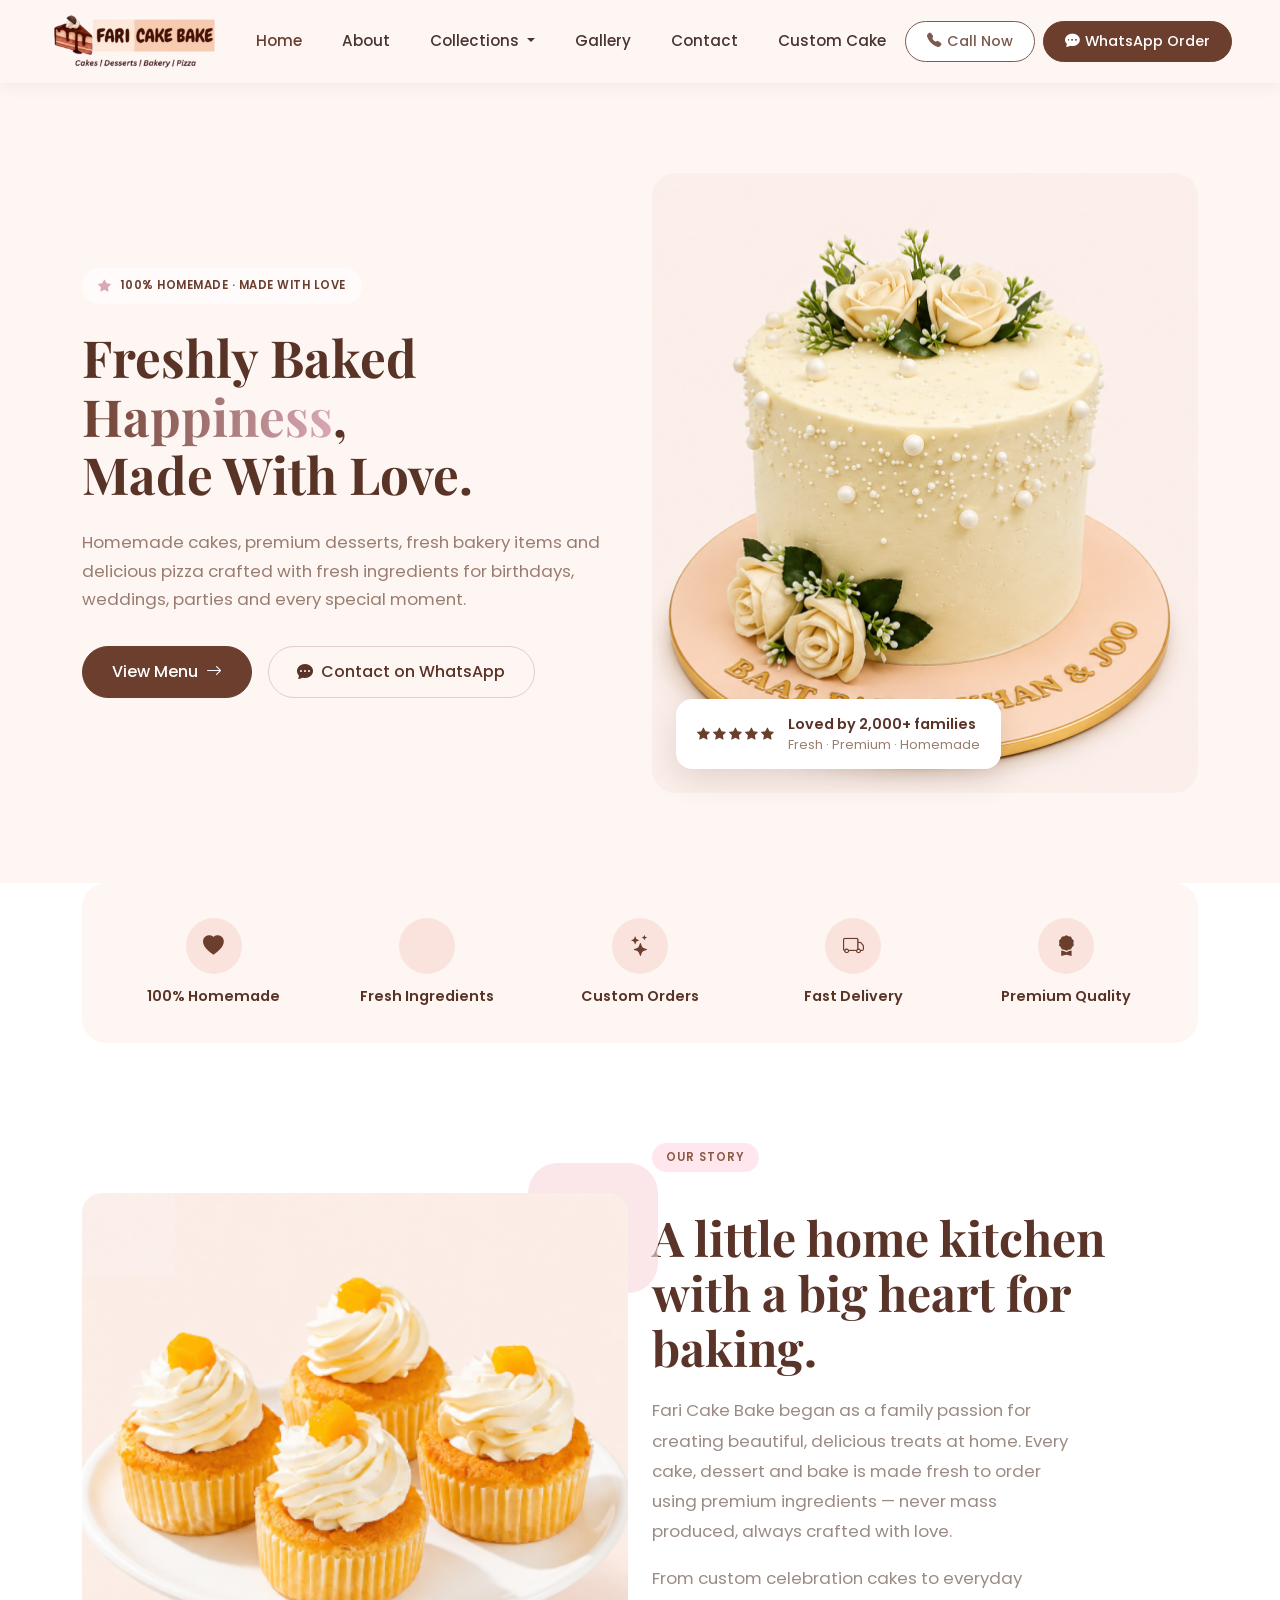
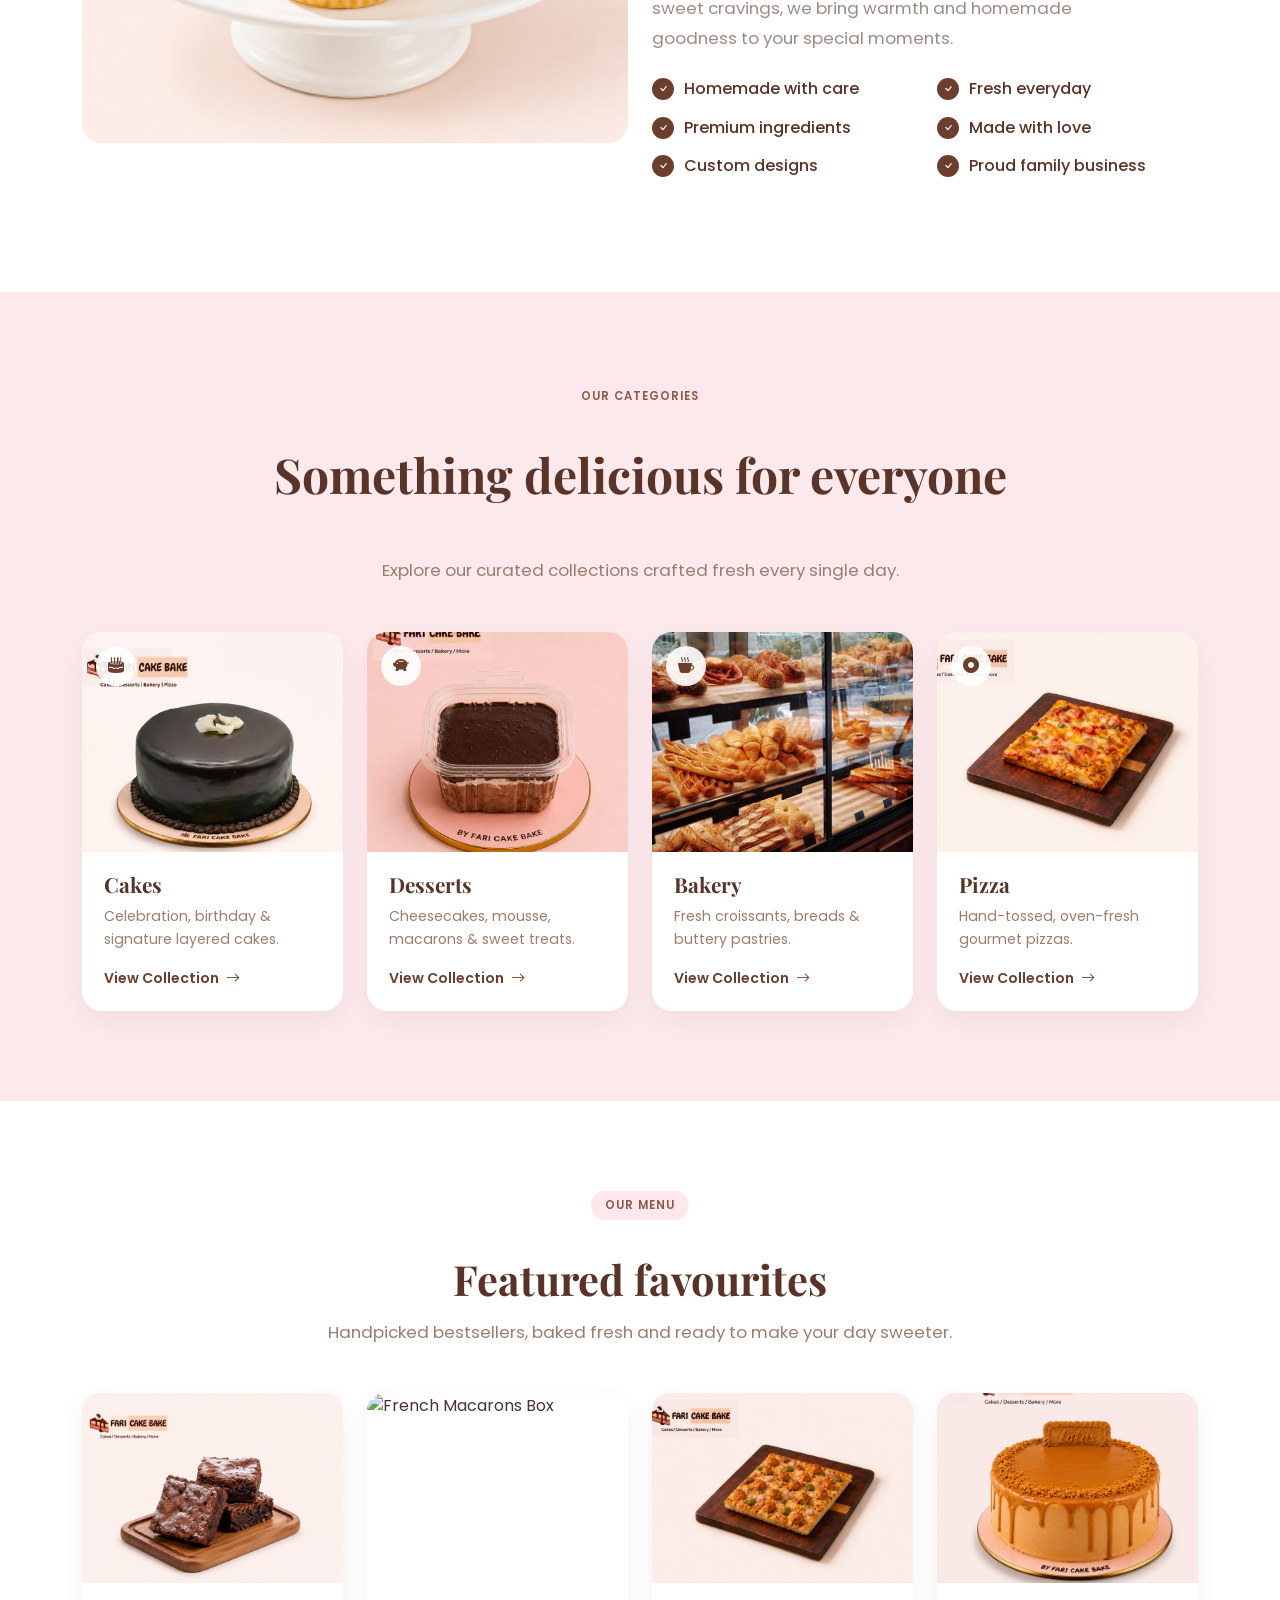
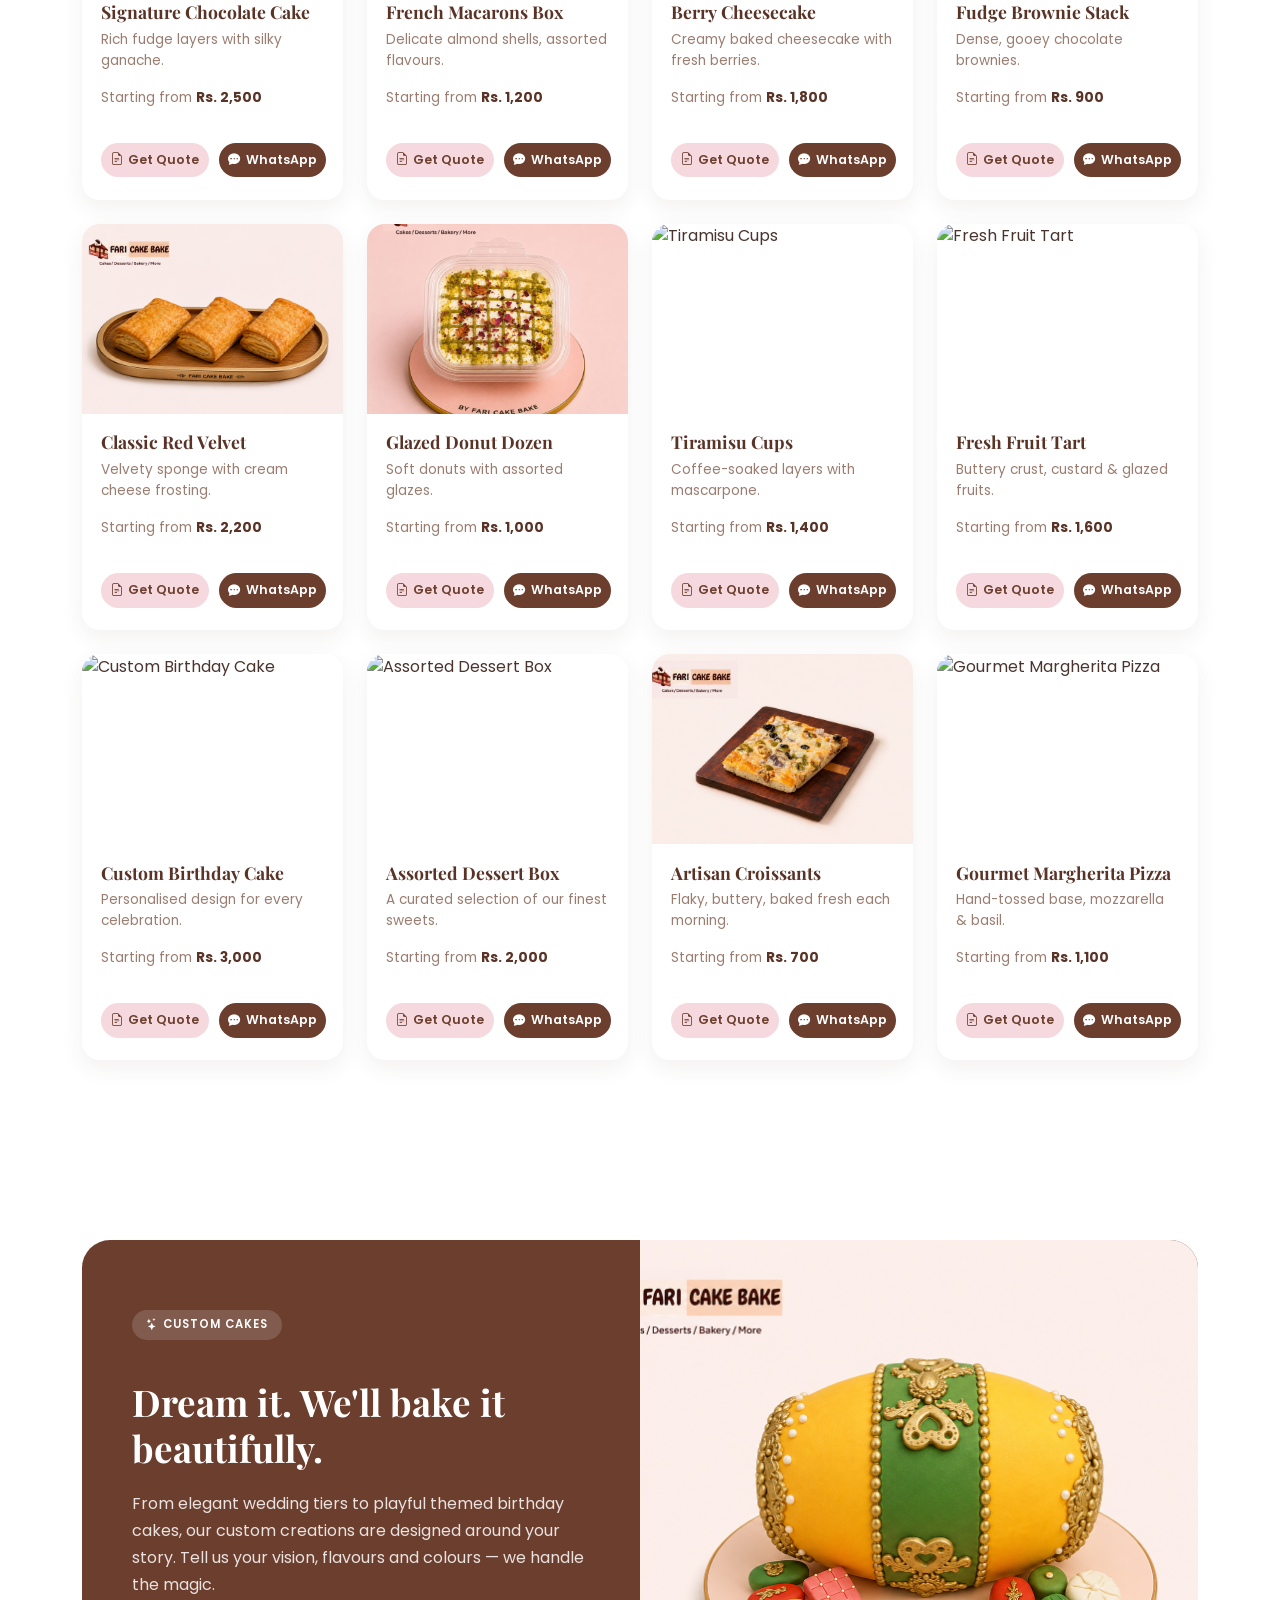
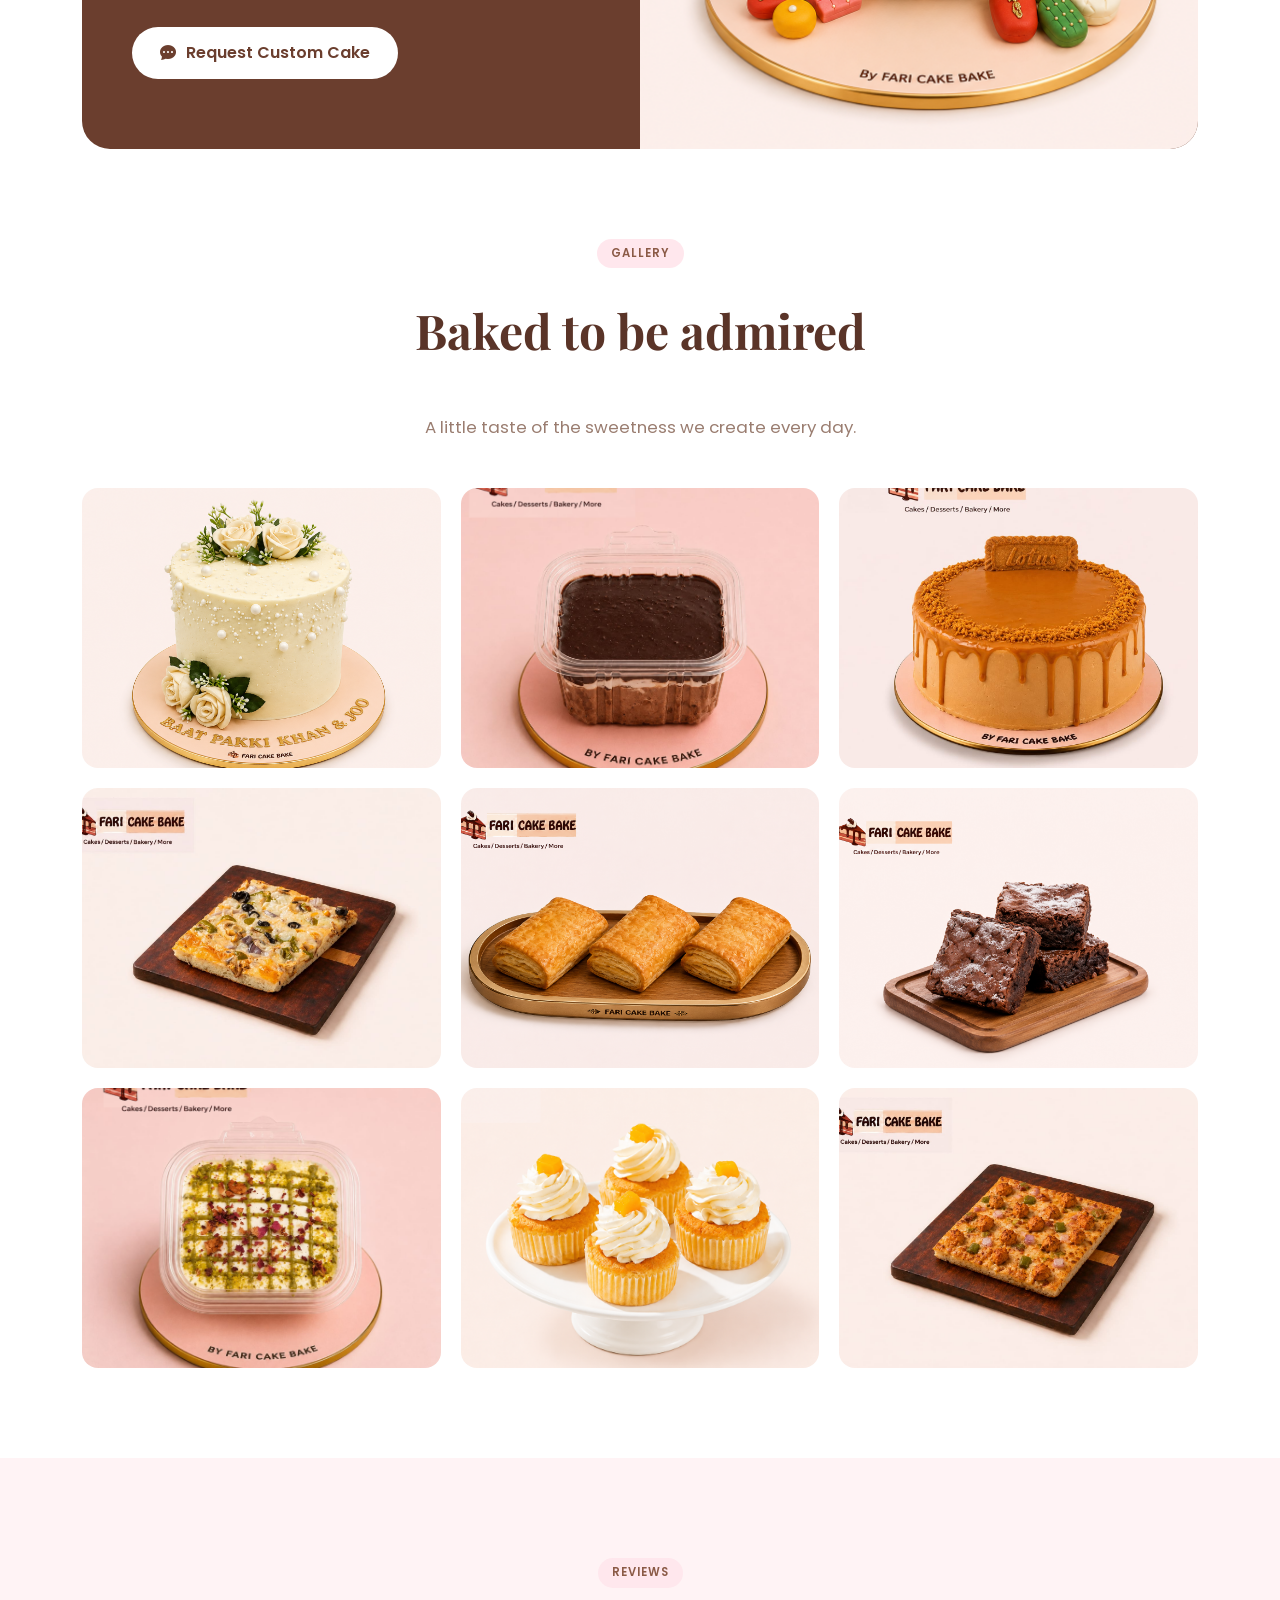
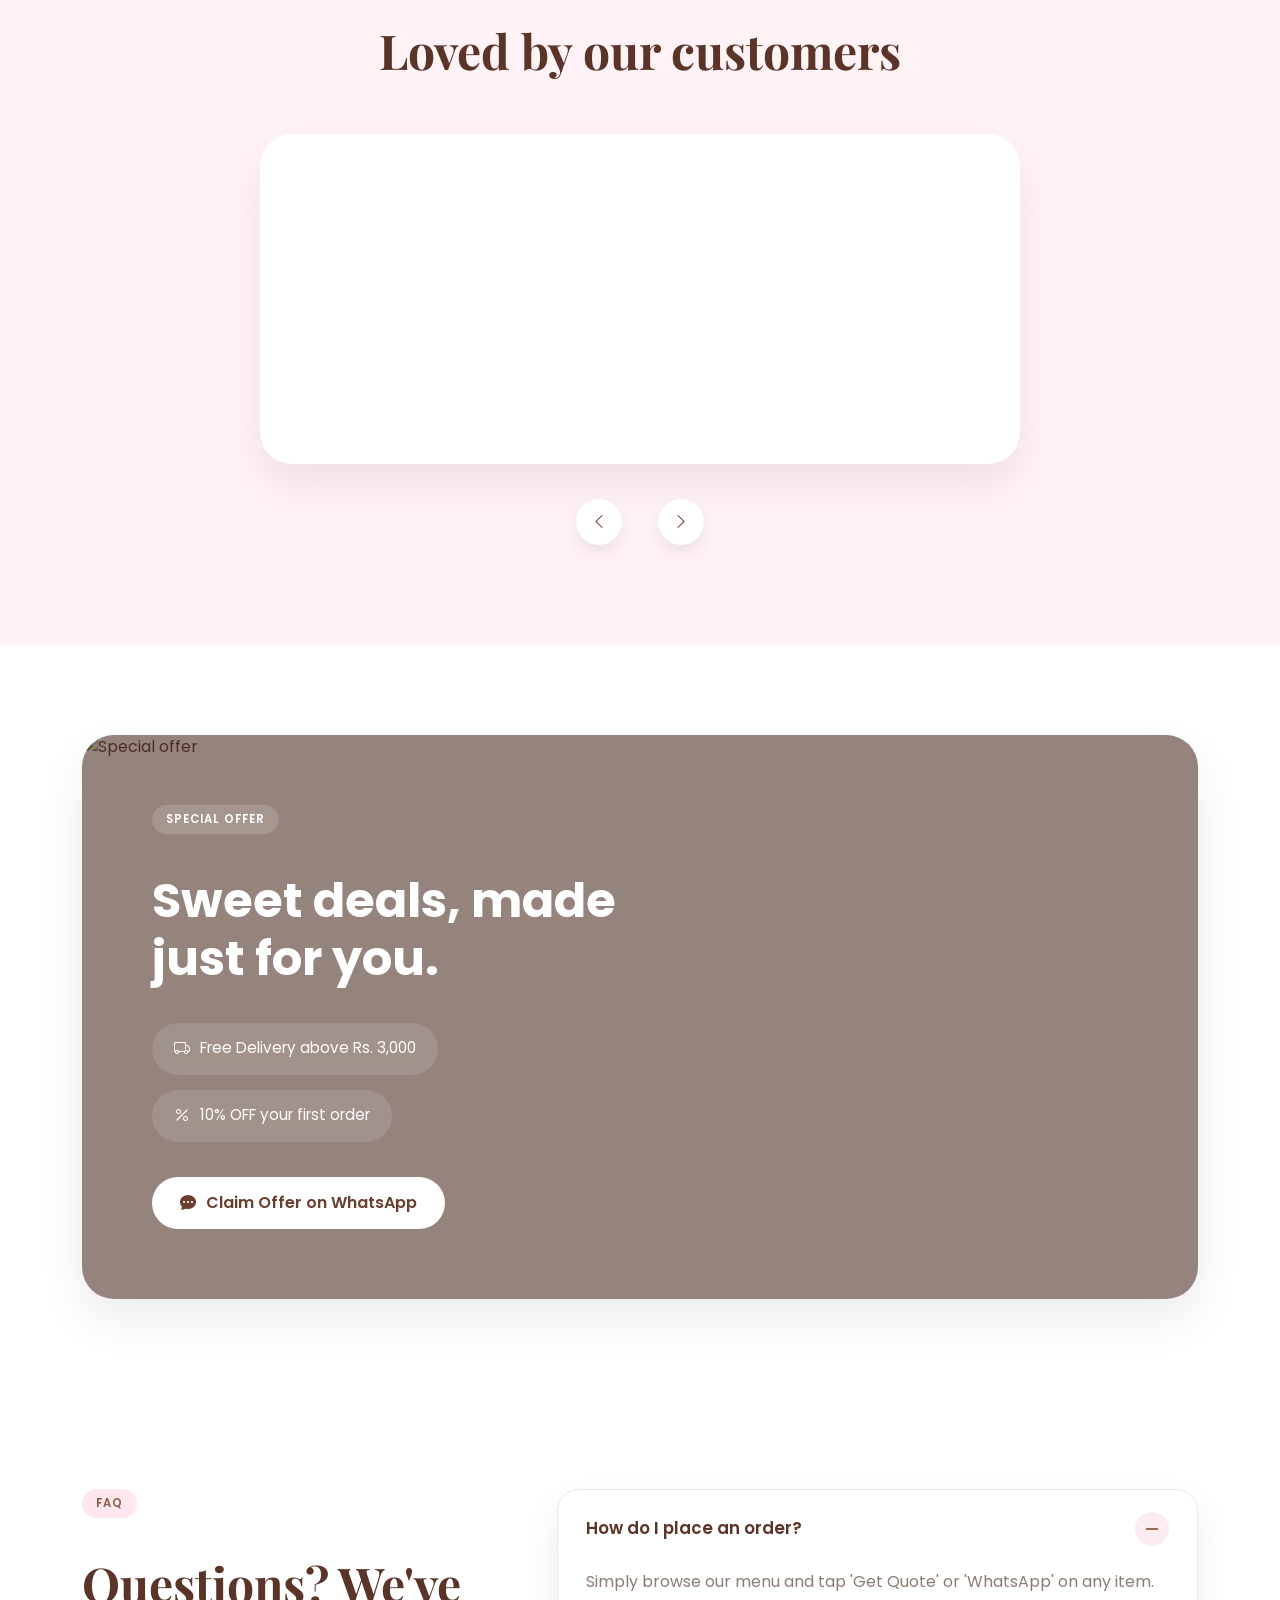
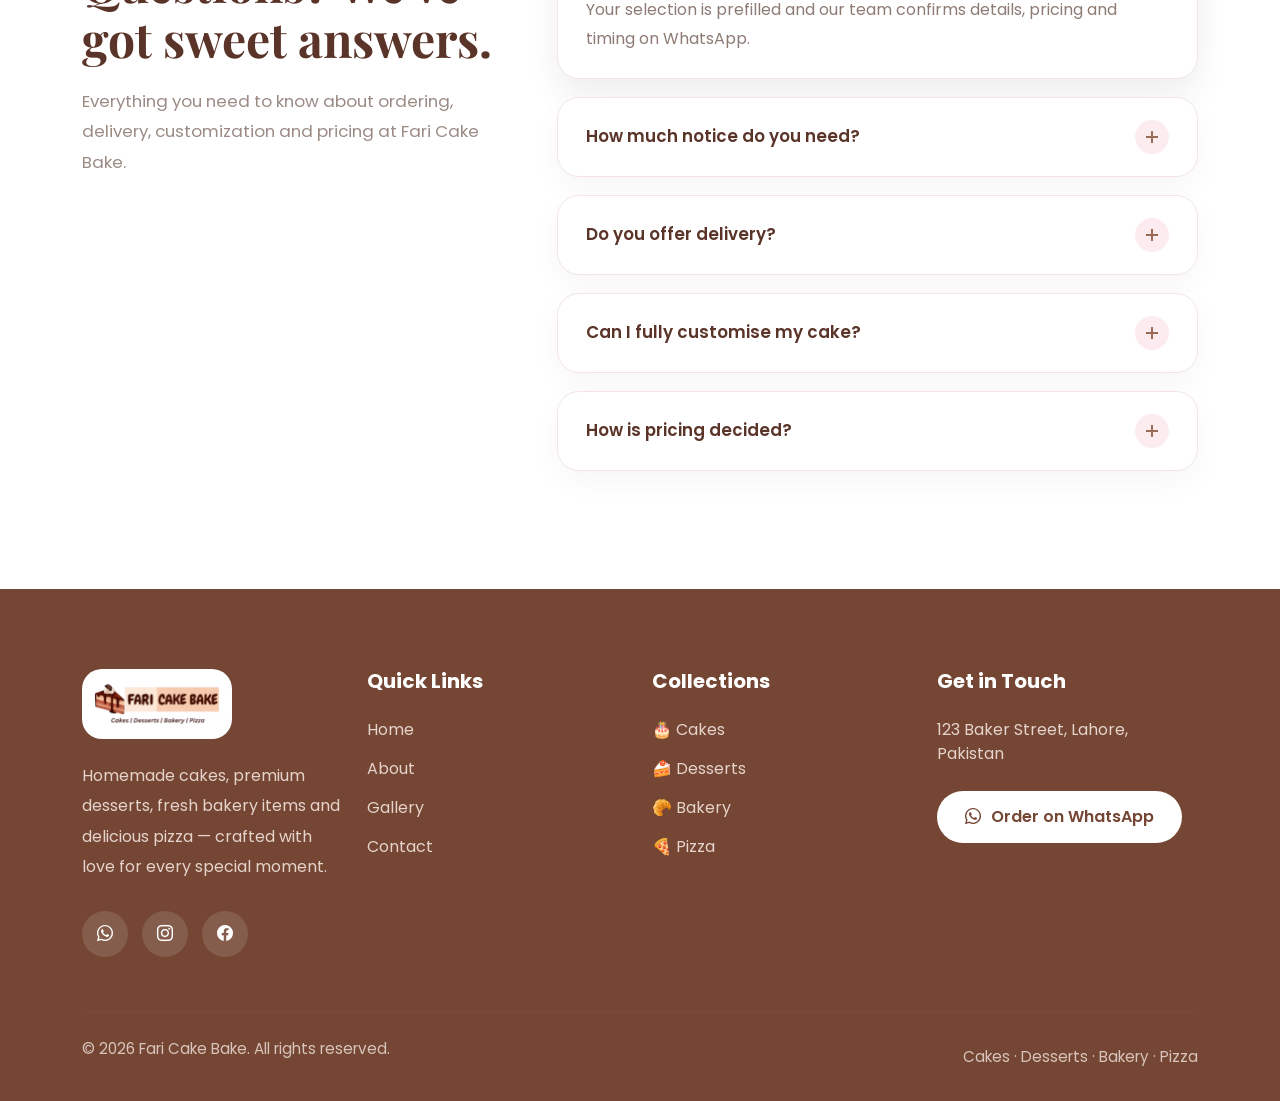
==== commit b4d19b29: "categories updated" ====
--- a/index.html
+++ b/index.html
@@ -224,7 +224,7 @@
  
     <div class="row g-4">
       <div class="col-6 col-lg-3">
-        <a href="cakes.html" class="category-card">
+        <a href="cake.html" class="category-card">
           <div class="category-img-wrap">
             <img src="images/cake.png" alt="Cakes">
             <span class="category-icon"><i class="bi bi-cake2-fill"></i></span>
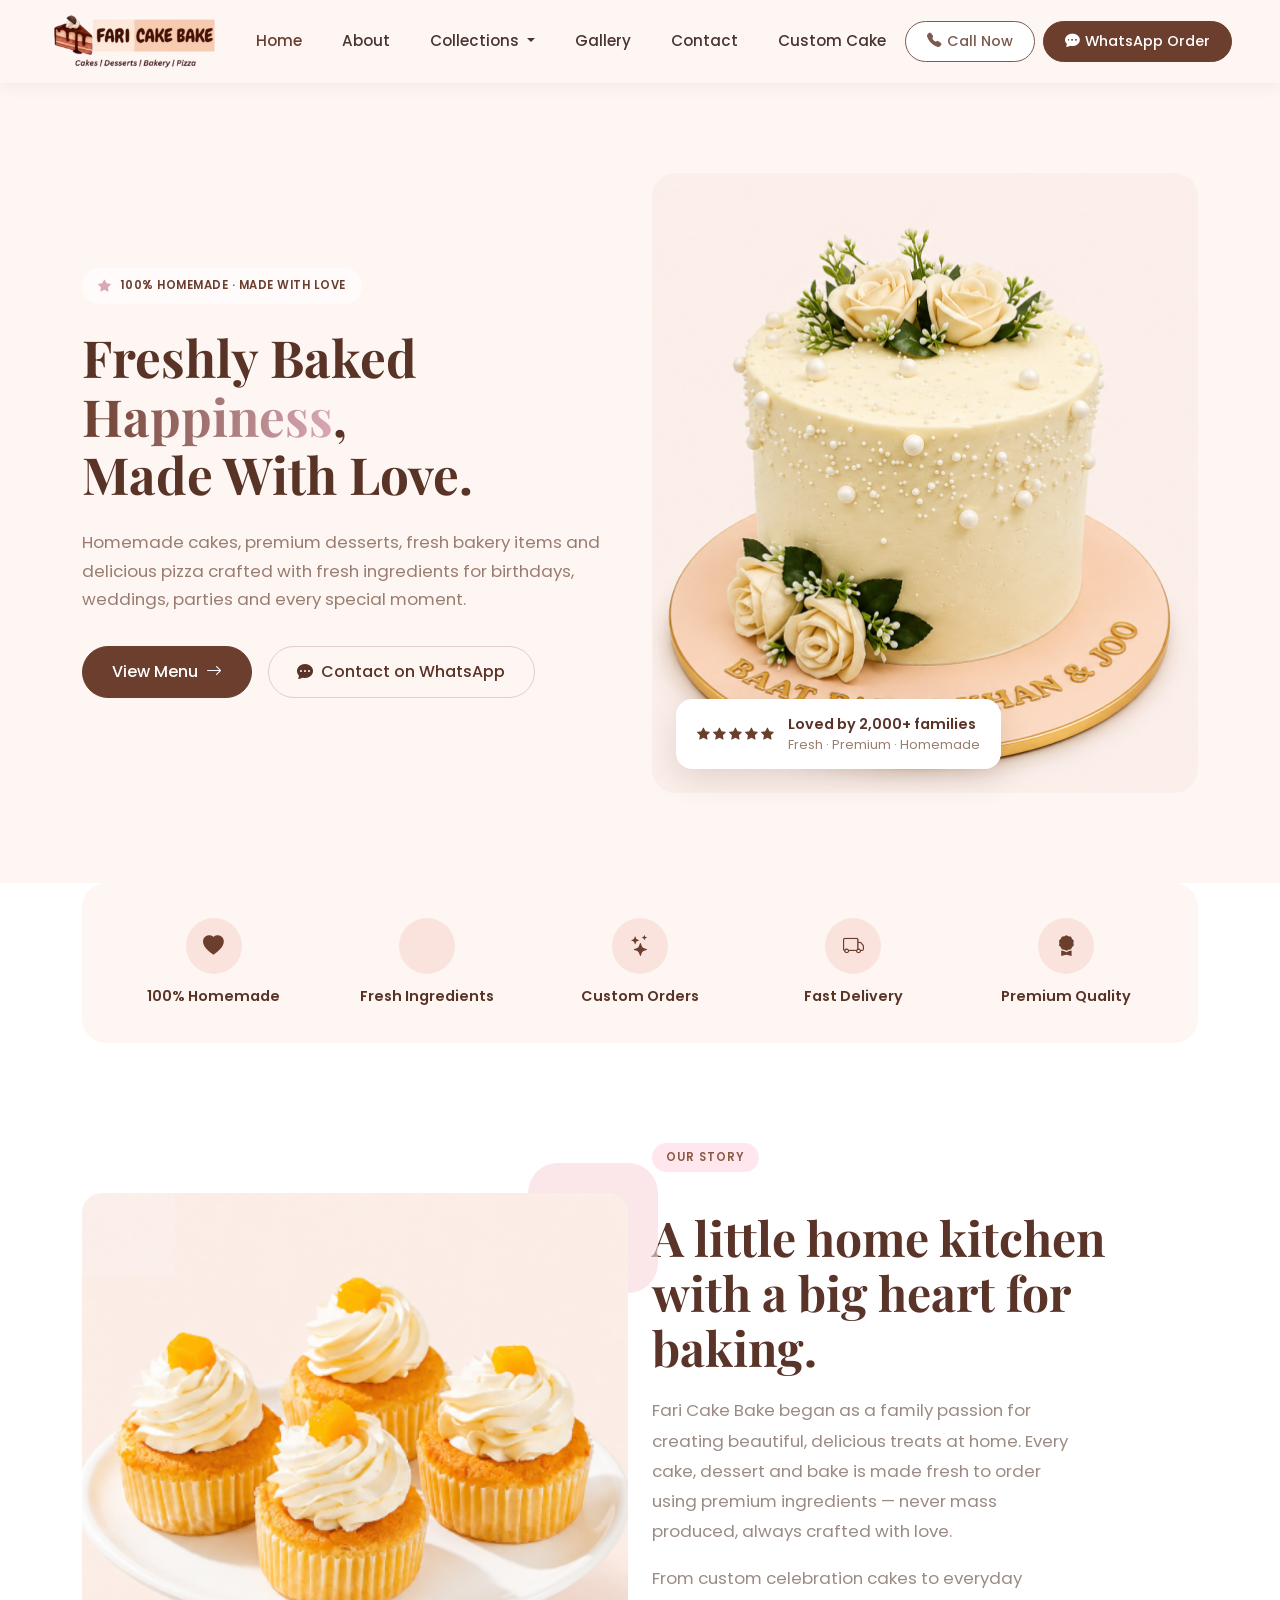
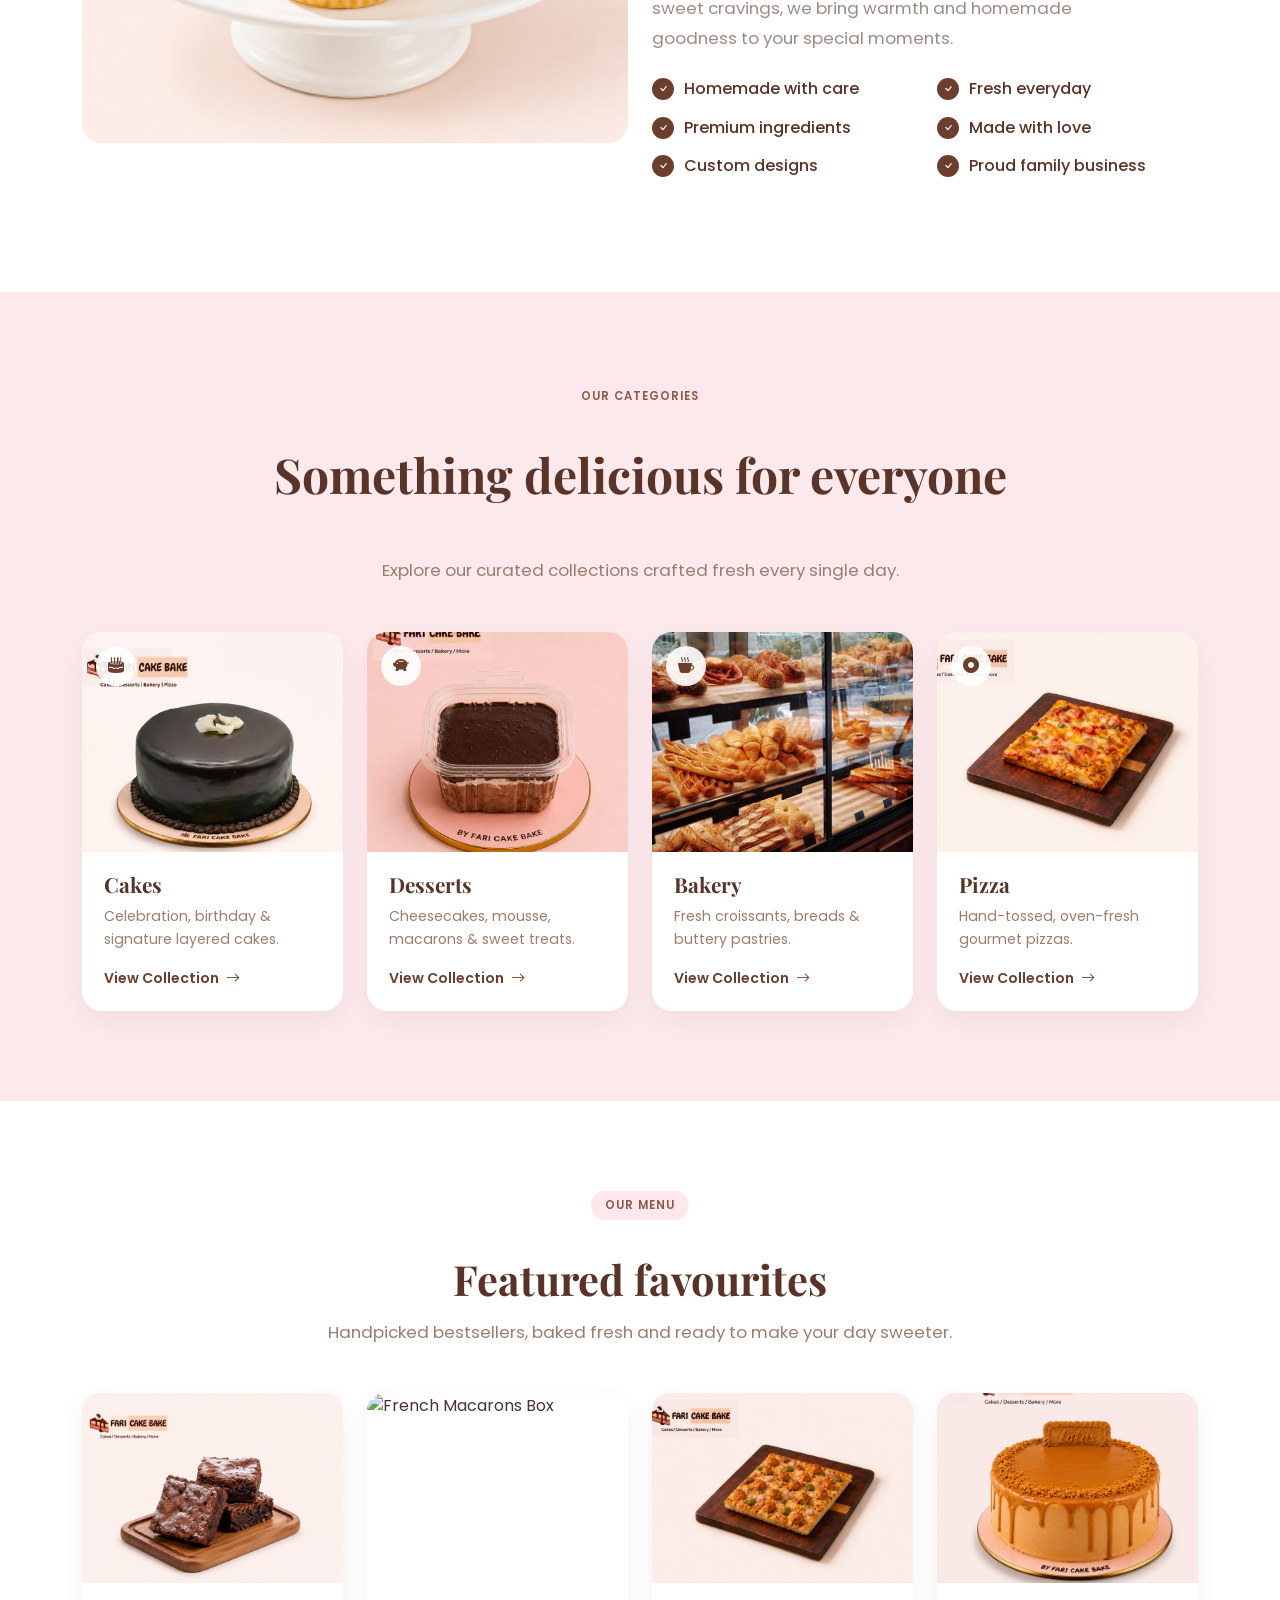
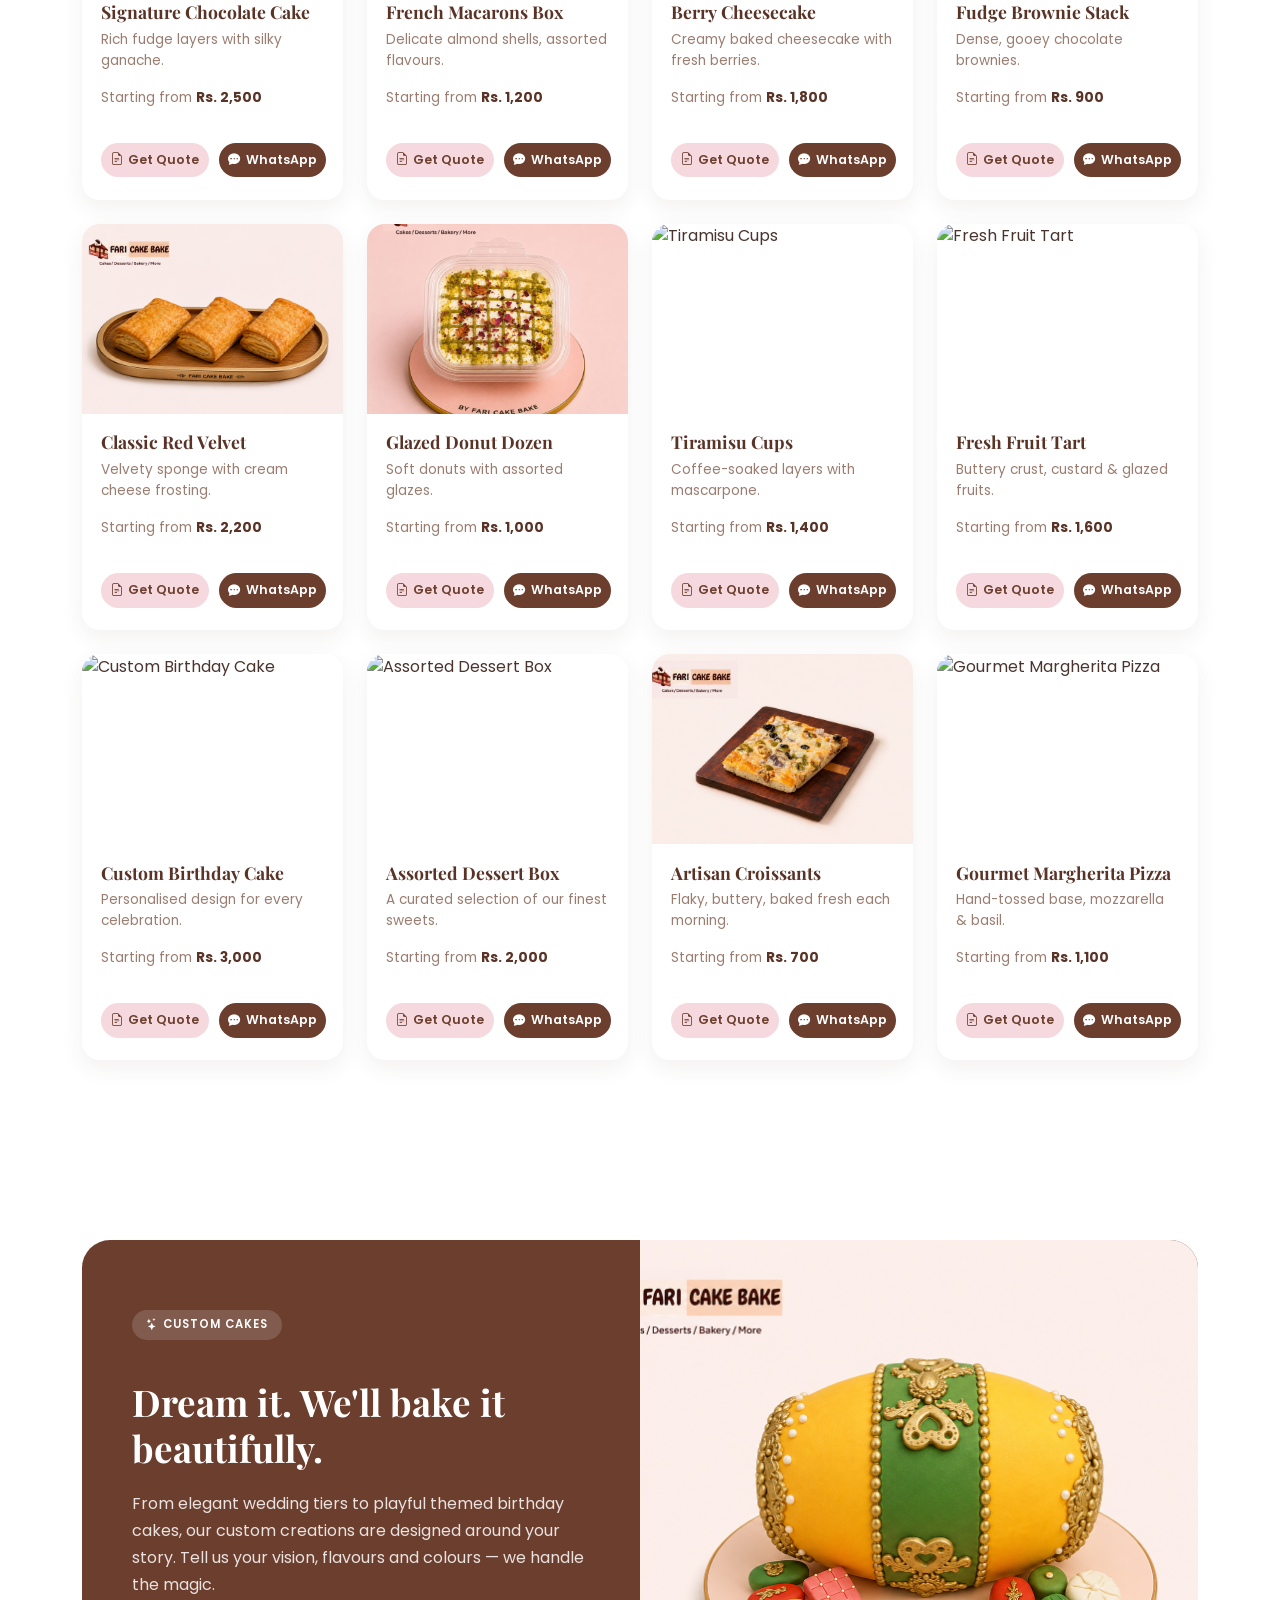
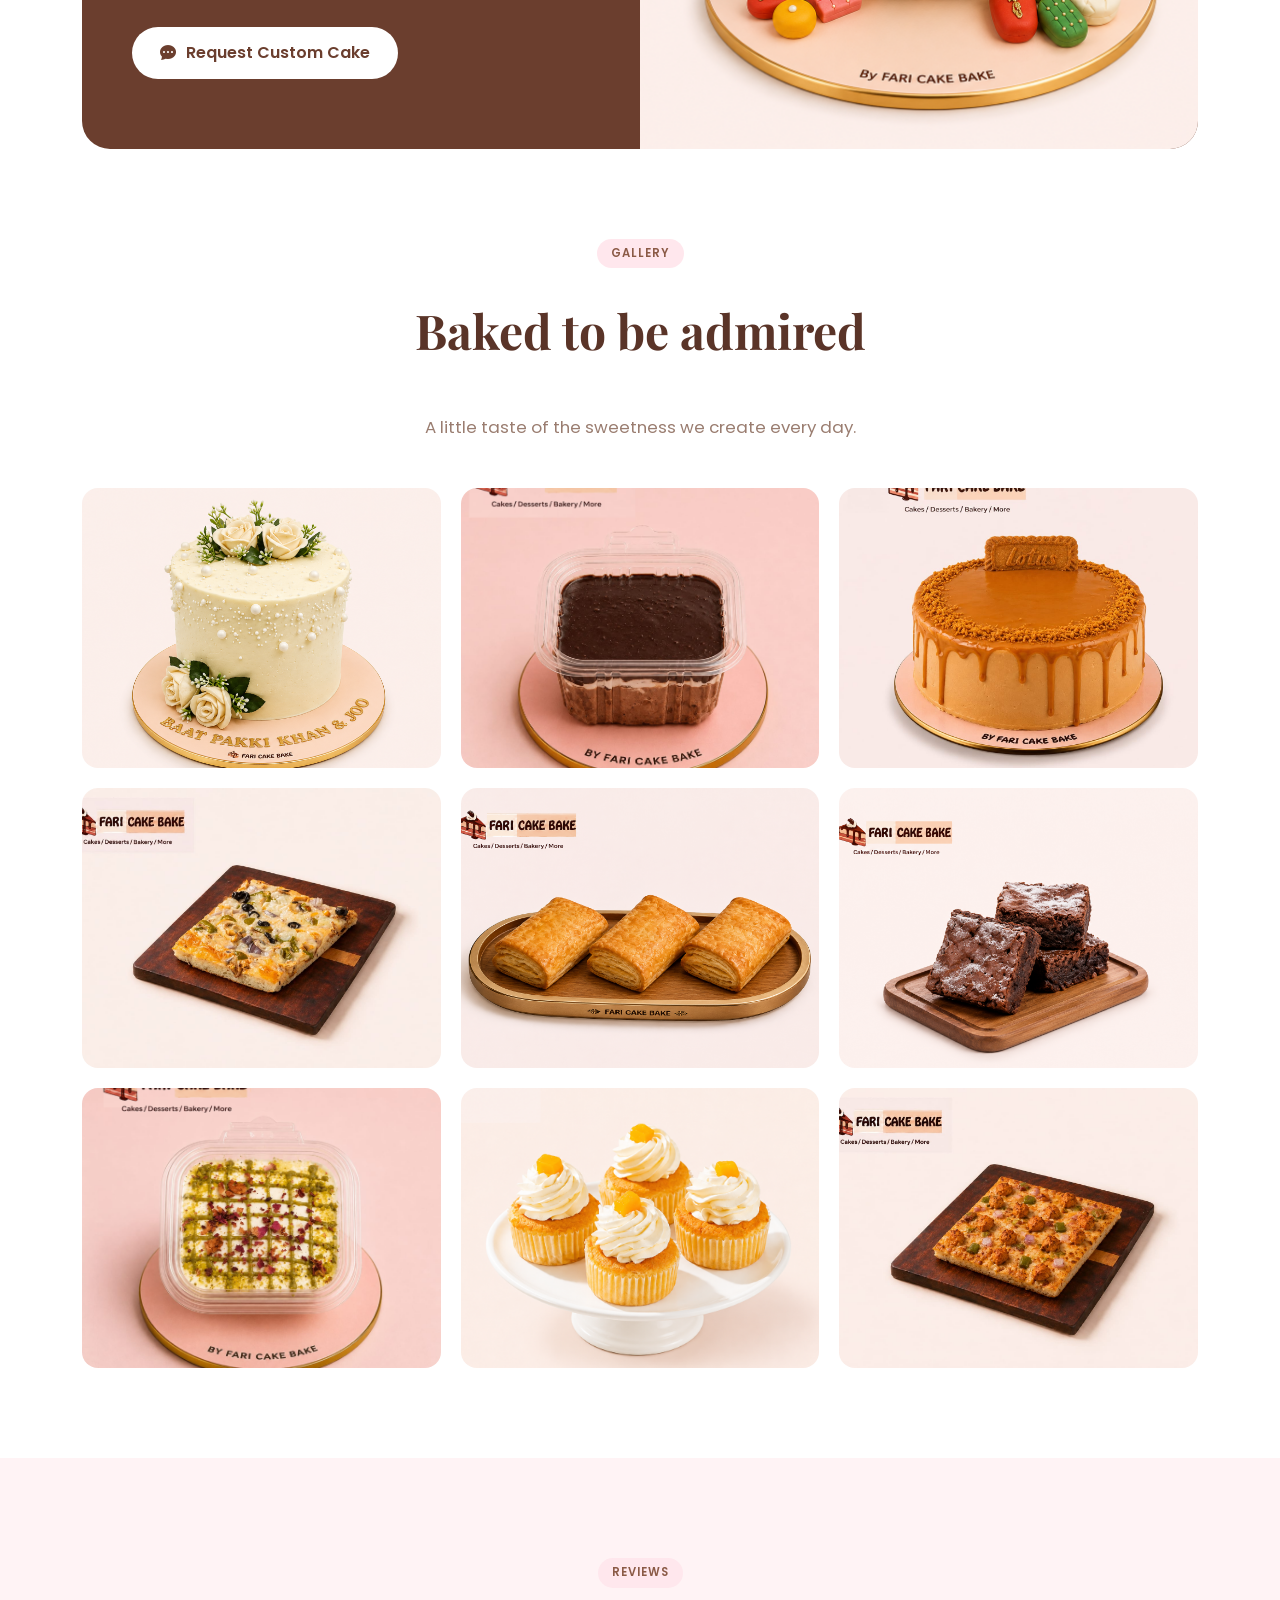
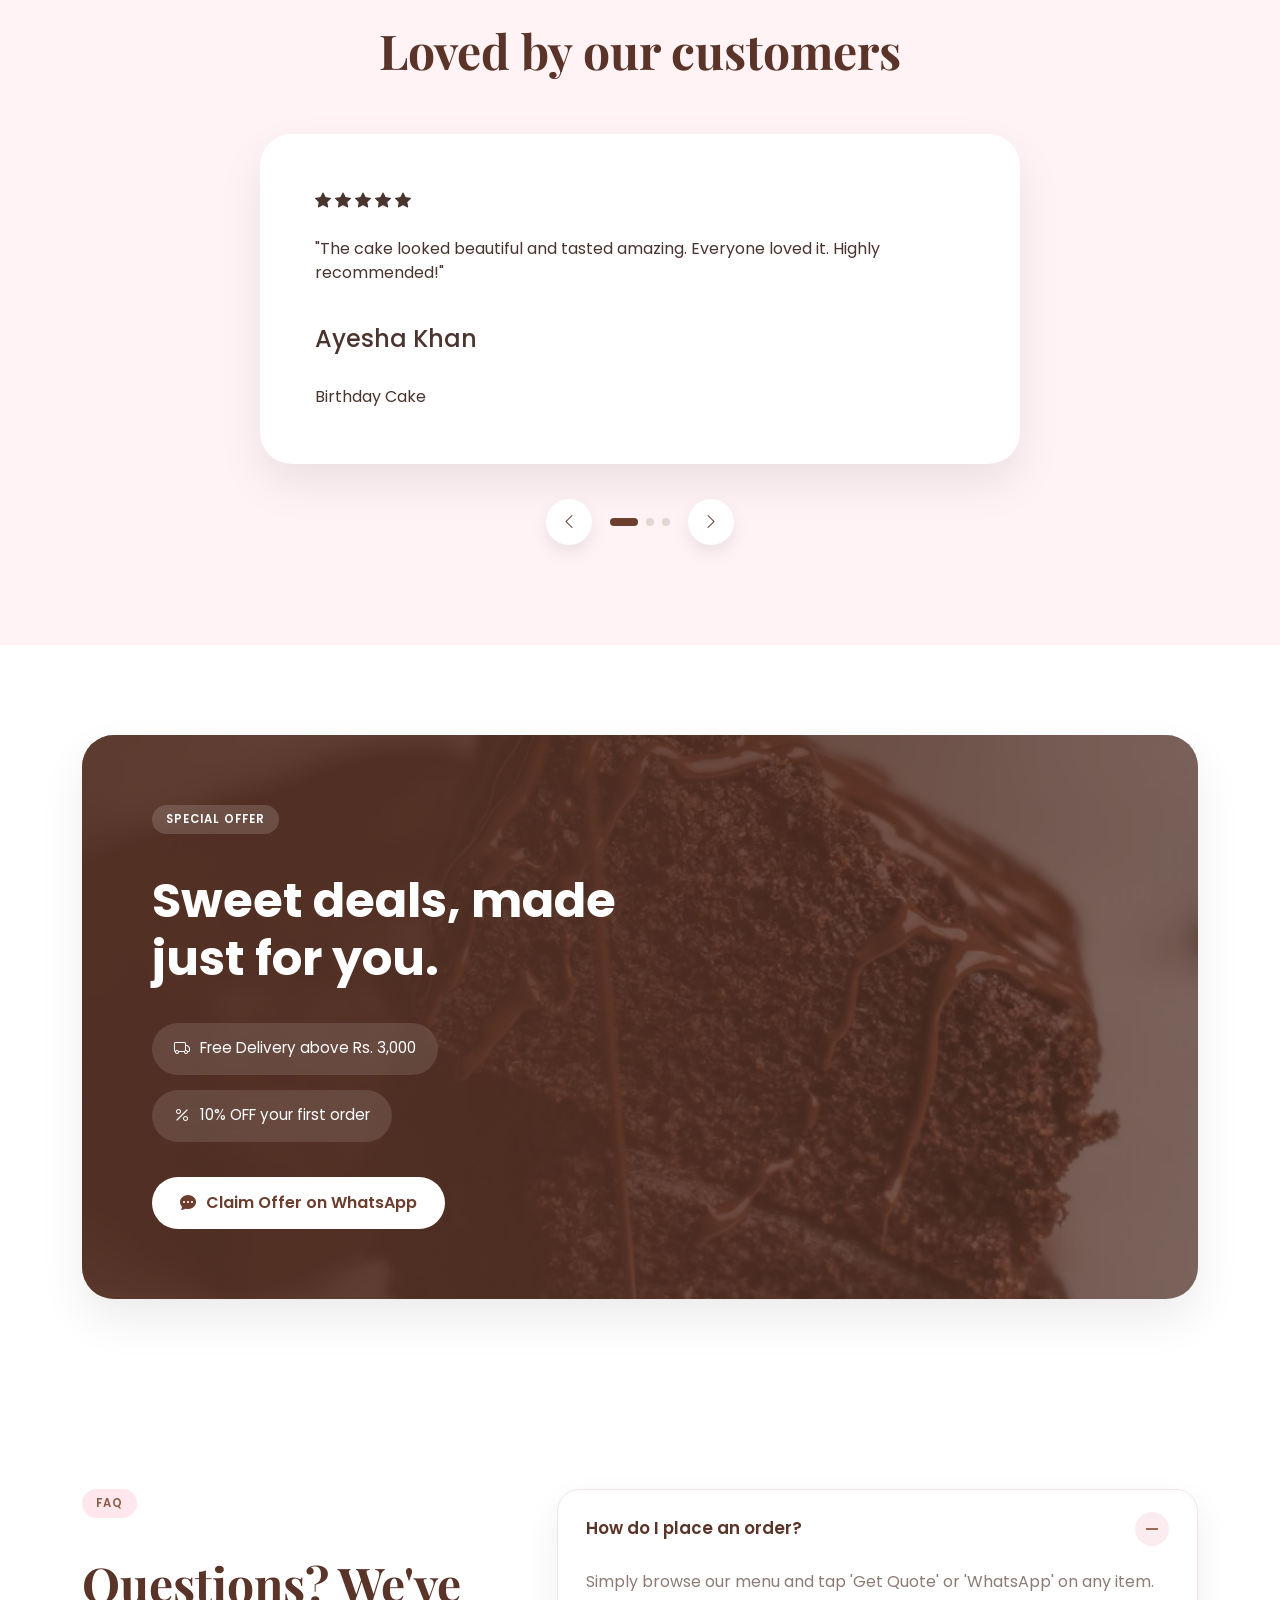
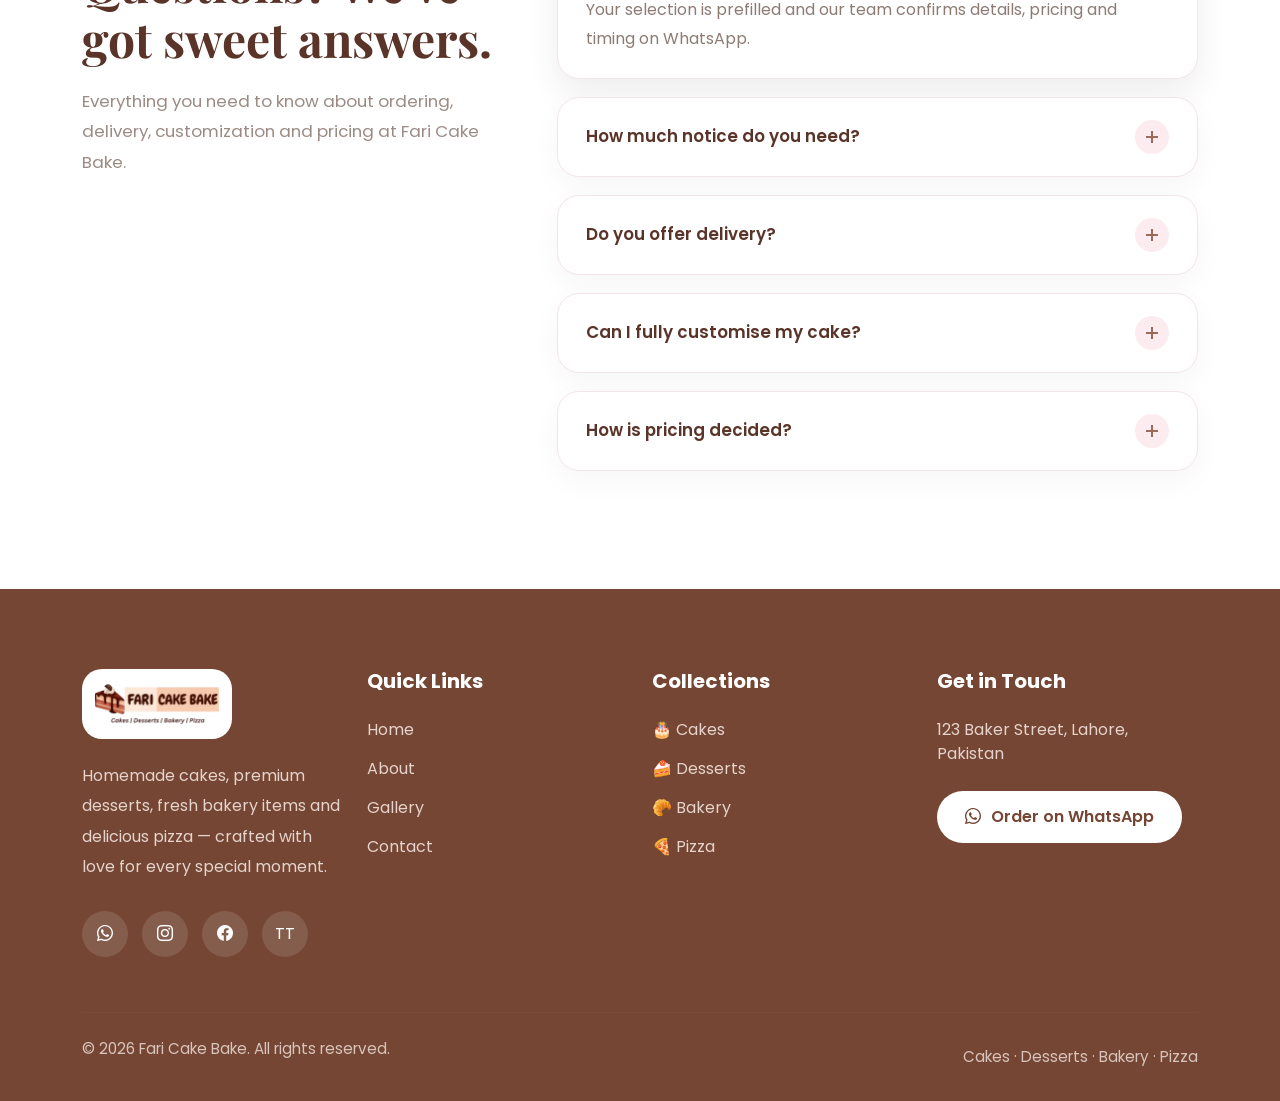
==== commit f01d2361: "h" ====
--- a/index.html
+++ b/index.html
@@ -224,7 +224,7 @@
  
     <div class="row g-4">
       <div class="col-6 col-lg-3">
-        <a href="cake.html" class="category-card">
+        <a href="cakes.html" class="category-card">
           <div class="category-img-wrap">
             <img src="images/cake.png" alt="Cakes">
             <span class="category-icon"><i class="bi bi-cake2-fill"></i></span>
@@ -366,7 +366,7 @@
 <section class="offer-section">
   <div class="container">
     <div class="offer-box">
-      <img src="images/special-offer.png" alt="Special offer" class="offer-bg">
+      <img src="images/bronie.png" alt="Chocolate cake" class="offer-bg">
       <div class="offer-overlay"></div>
       <div class="offer-content">
         <span class="section-badge badge-dark">SPECIAL OFFER</span>
@@ -439,6 +439,7 @@
                     <a href="#"><i class="bi bi-whatsapp"></i></a>
                     <a href="#"><i class="bi bi-instagram"></i></a>
                     <a href="#"><i class="bi bi-facebook"></i></a>
+                    <a href="#">TT</a>
                 </div>
             </div>
 
@@ -460,7 +461,7 @@
 
                 <ul class="footer-links">
                     <li><a href="cake.html">🎂 Cakes</a></li>
-                  <li><a href="desserts.html">🍰 Desserts</a></li>
+                    <li><a href="dessert.html">🍰 Desserts</a></li>
                     <li><a href="bakery.html">🥐 Bakery</a></li>
                     <li><a href="pizza.html">🍕 Pizza</a></li>
                 </ul>
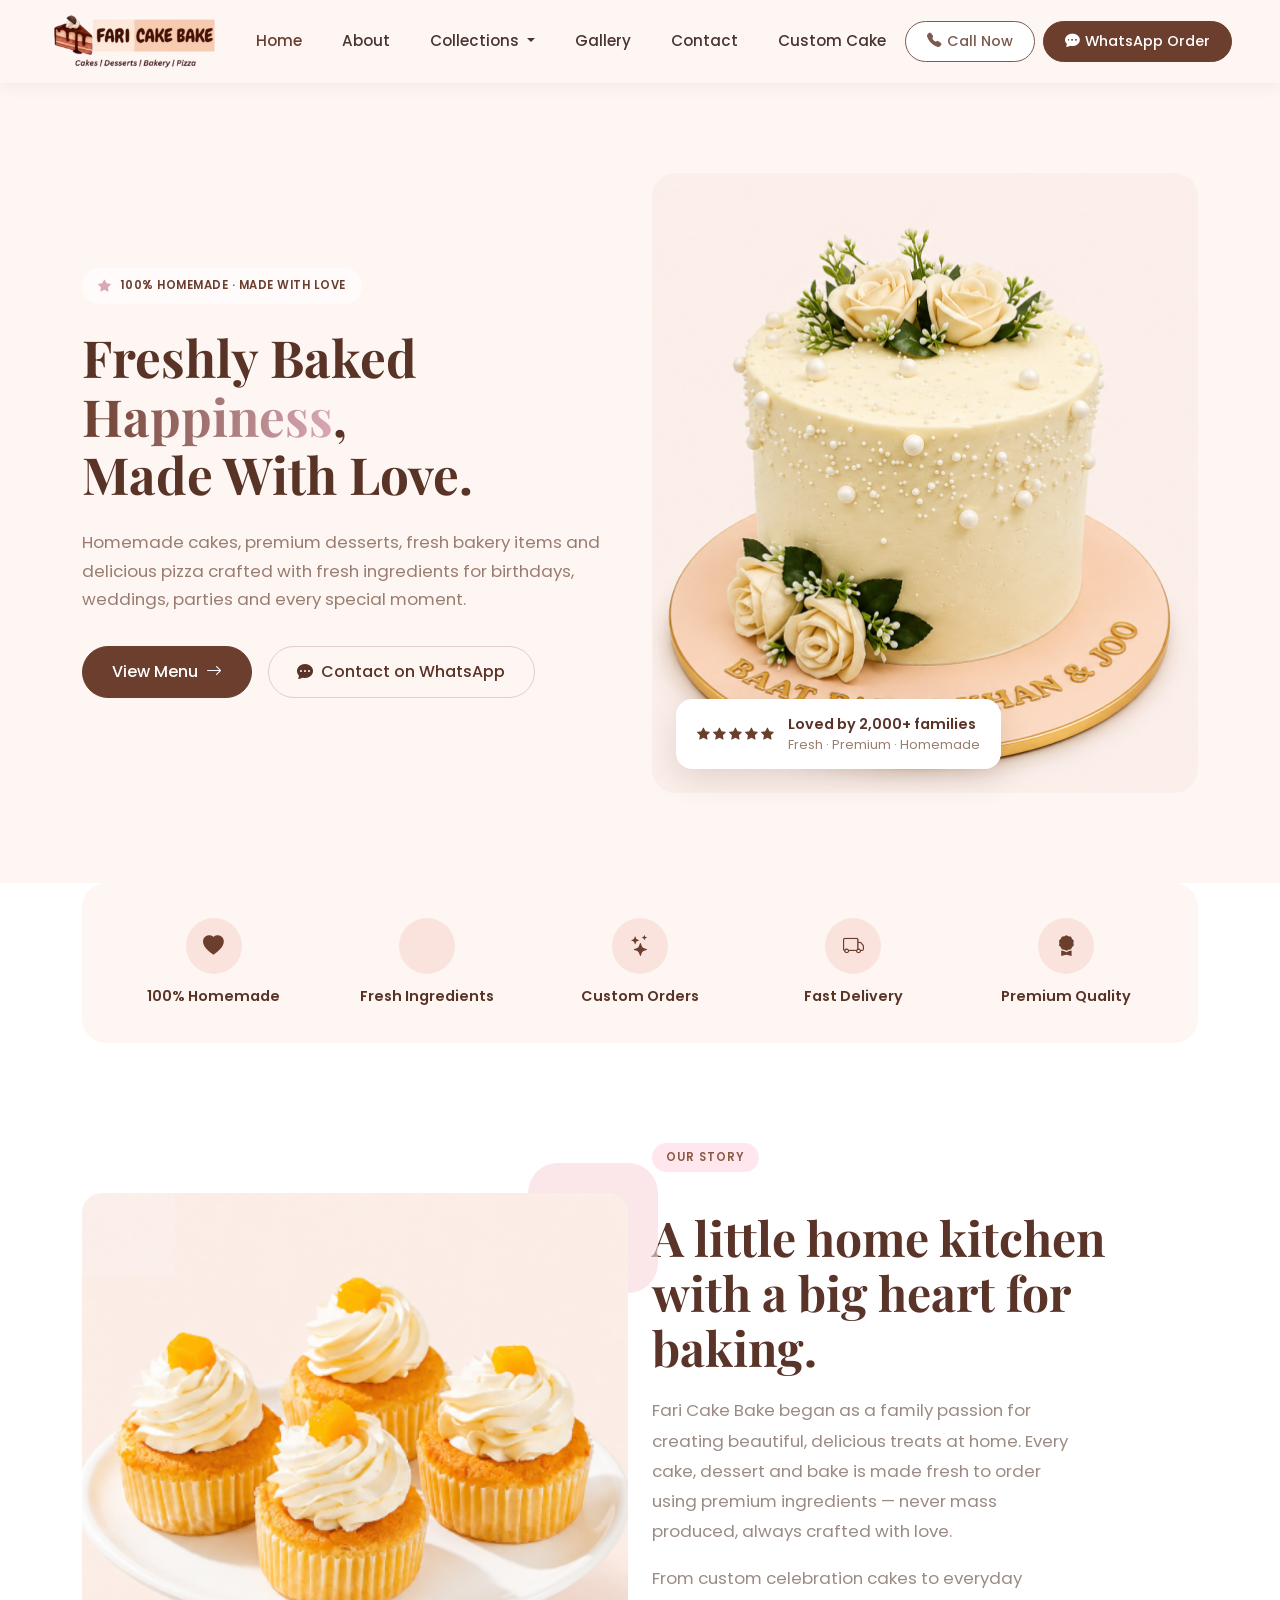
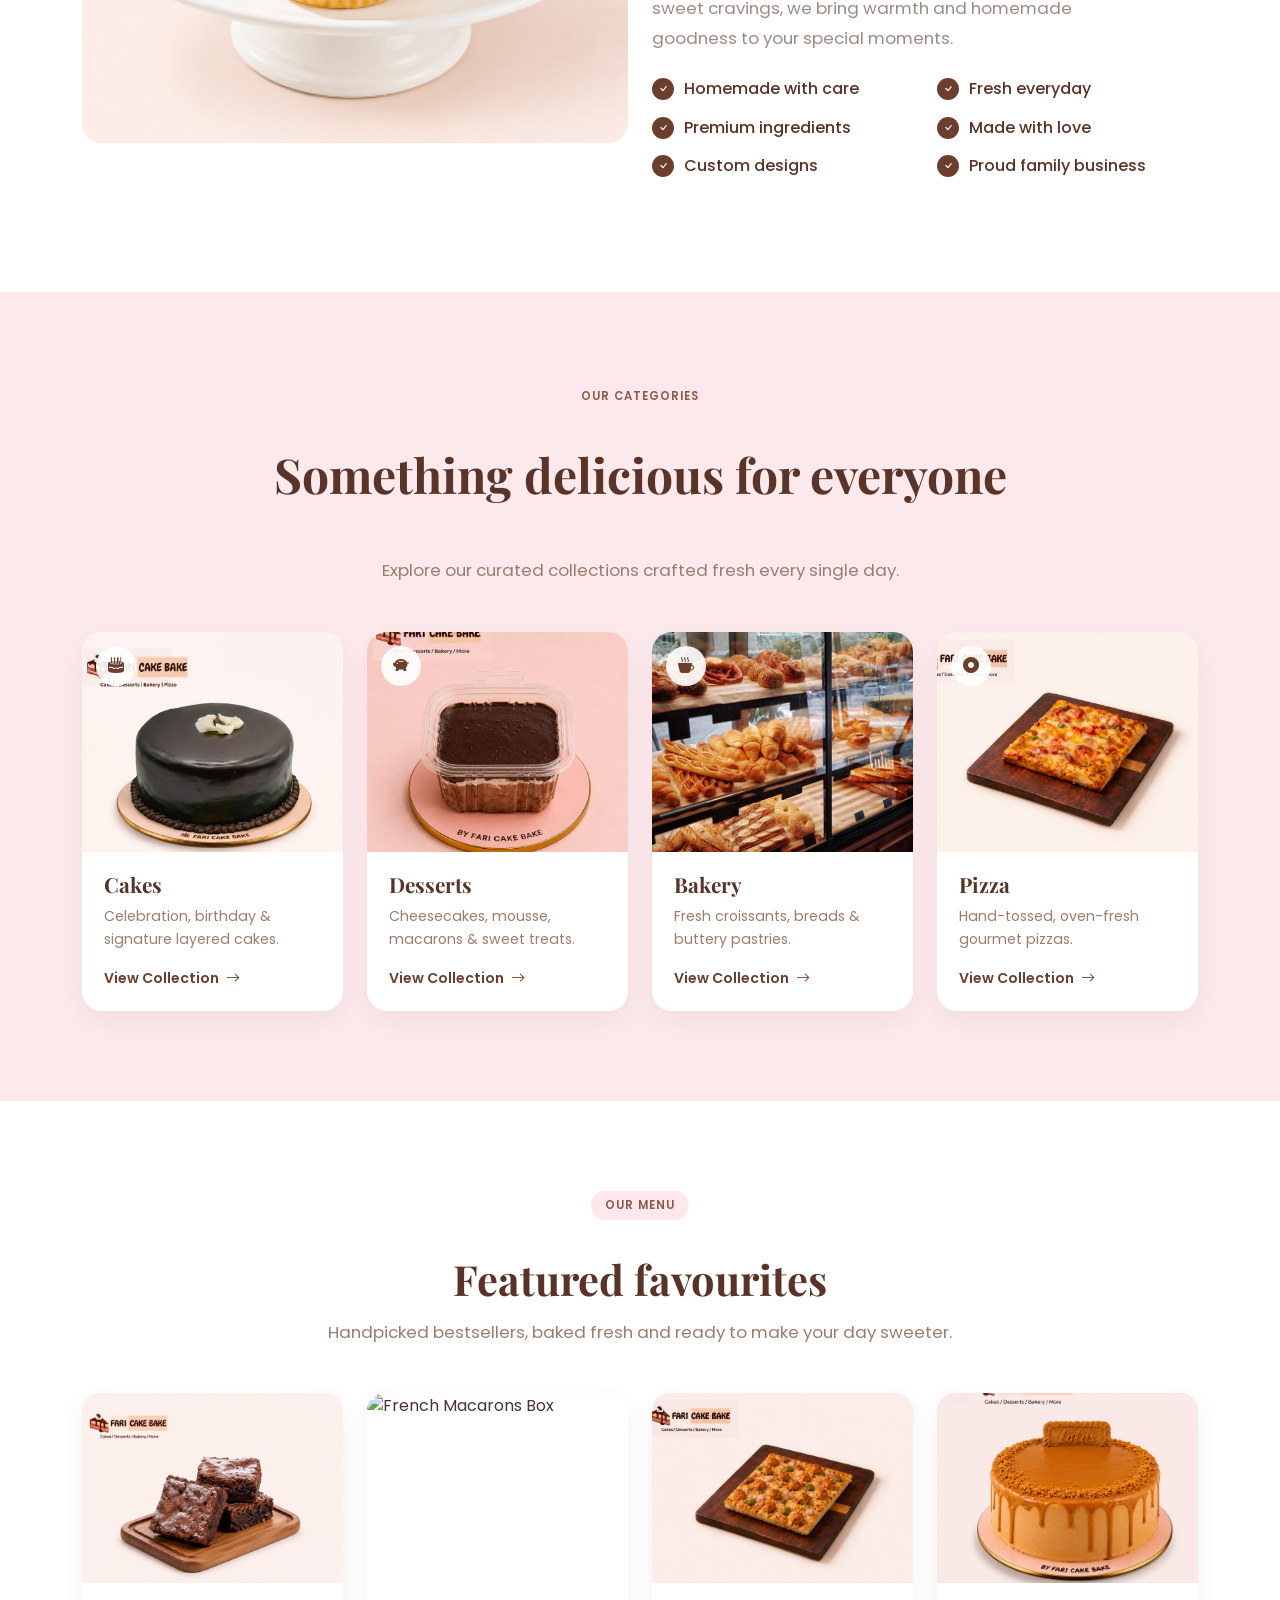
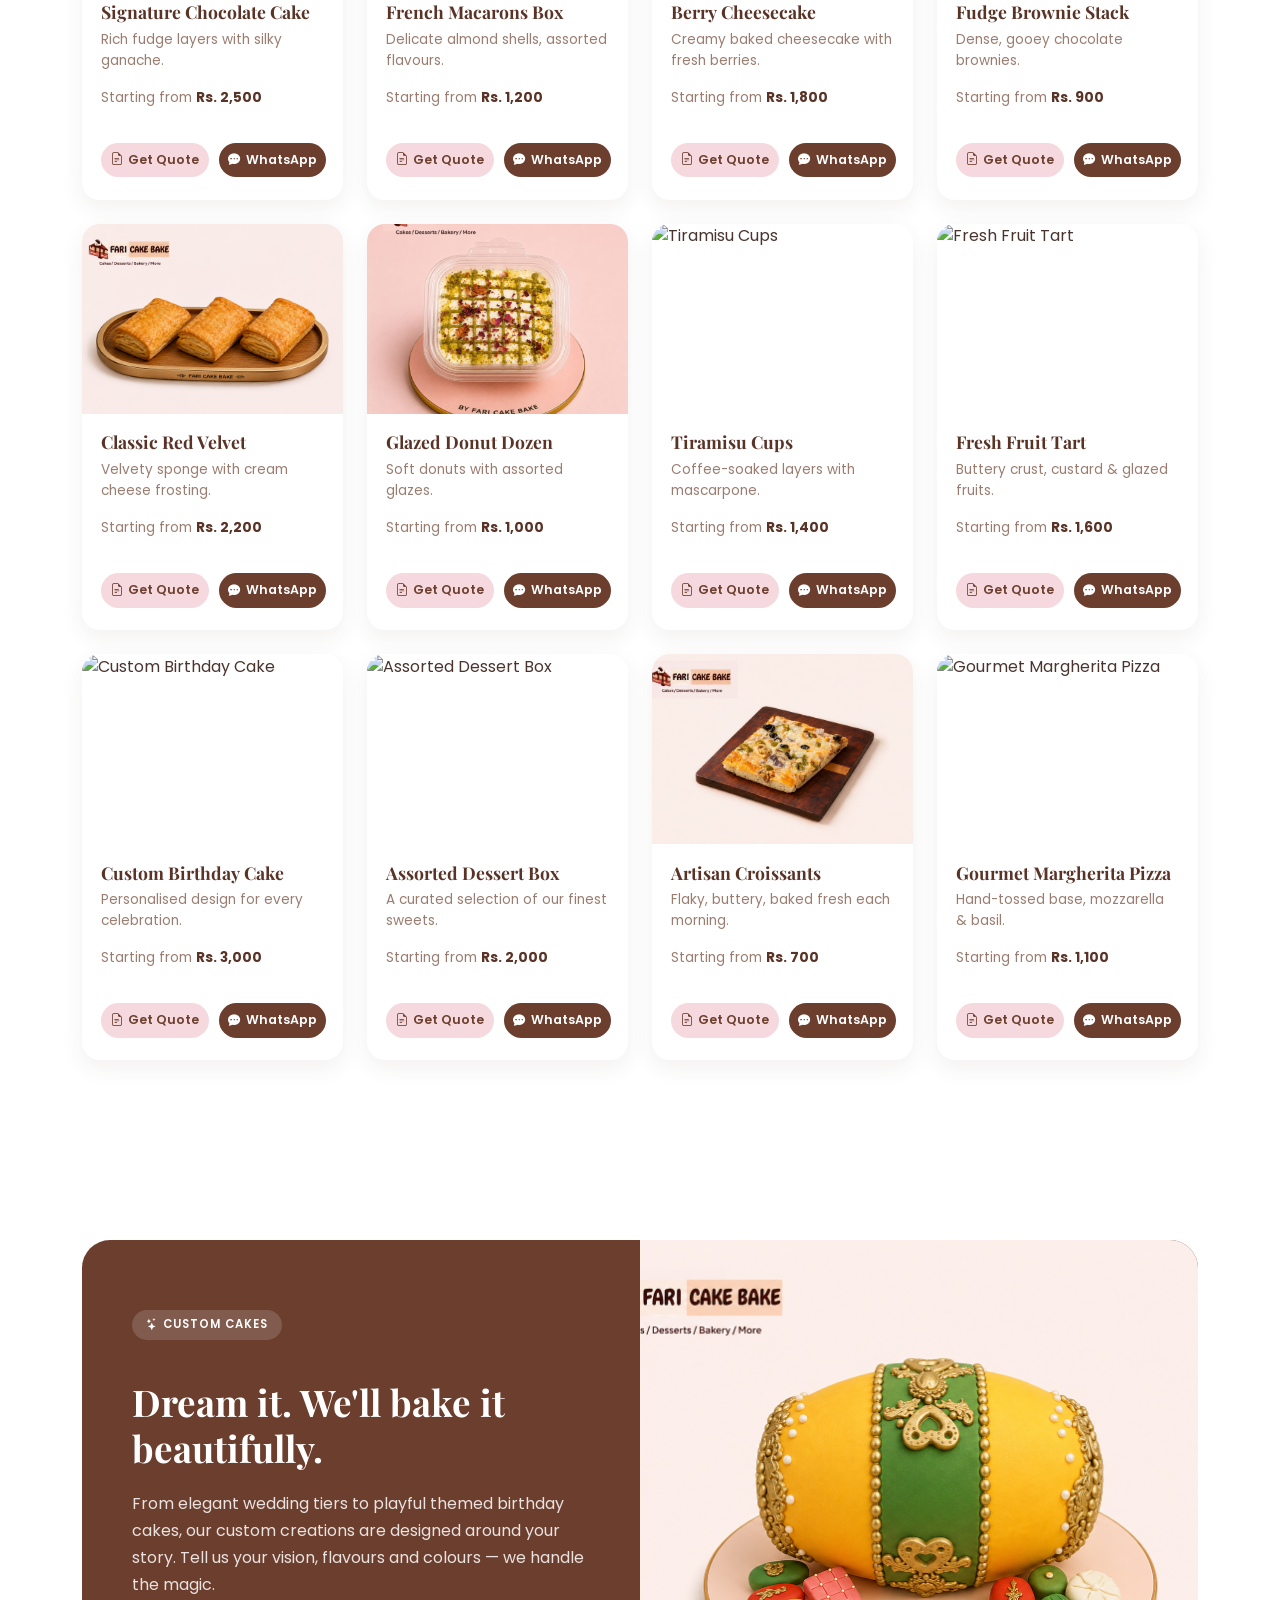
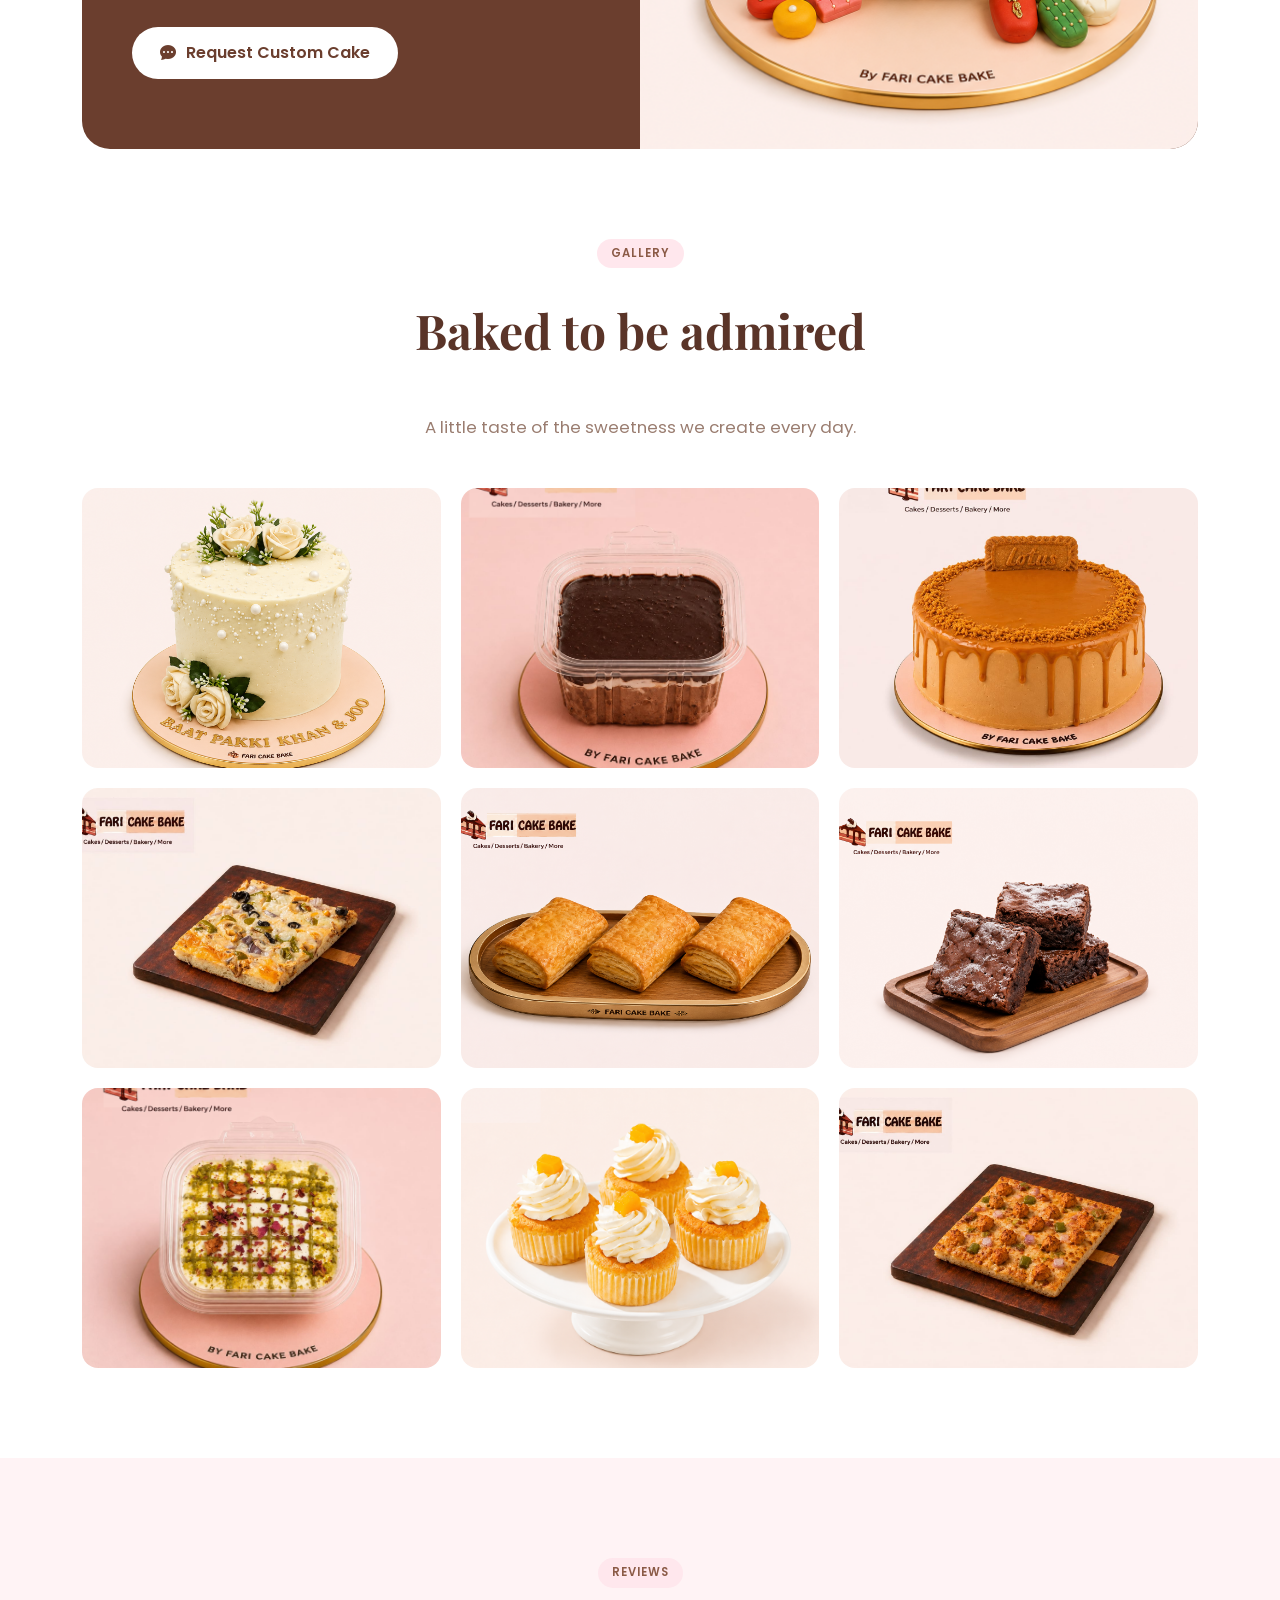
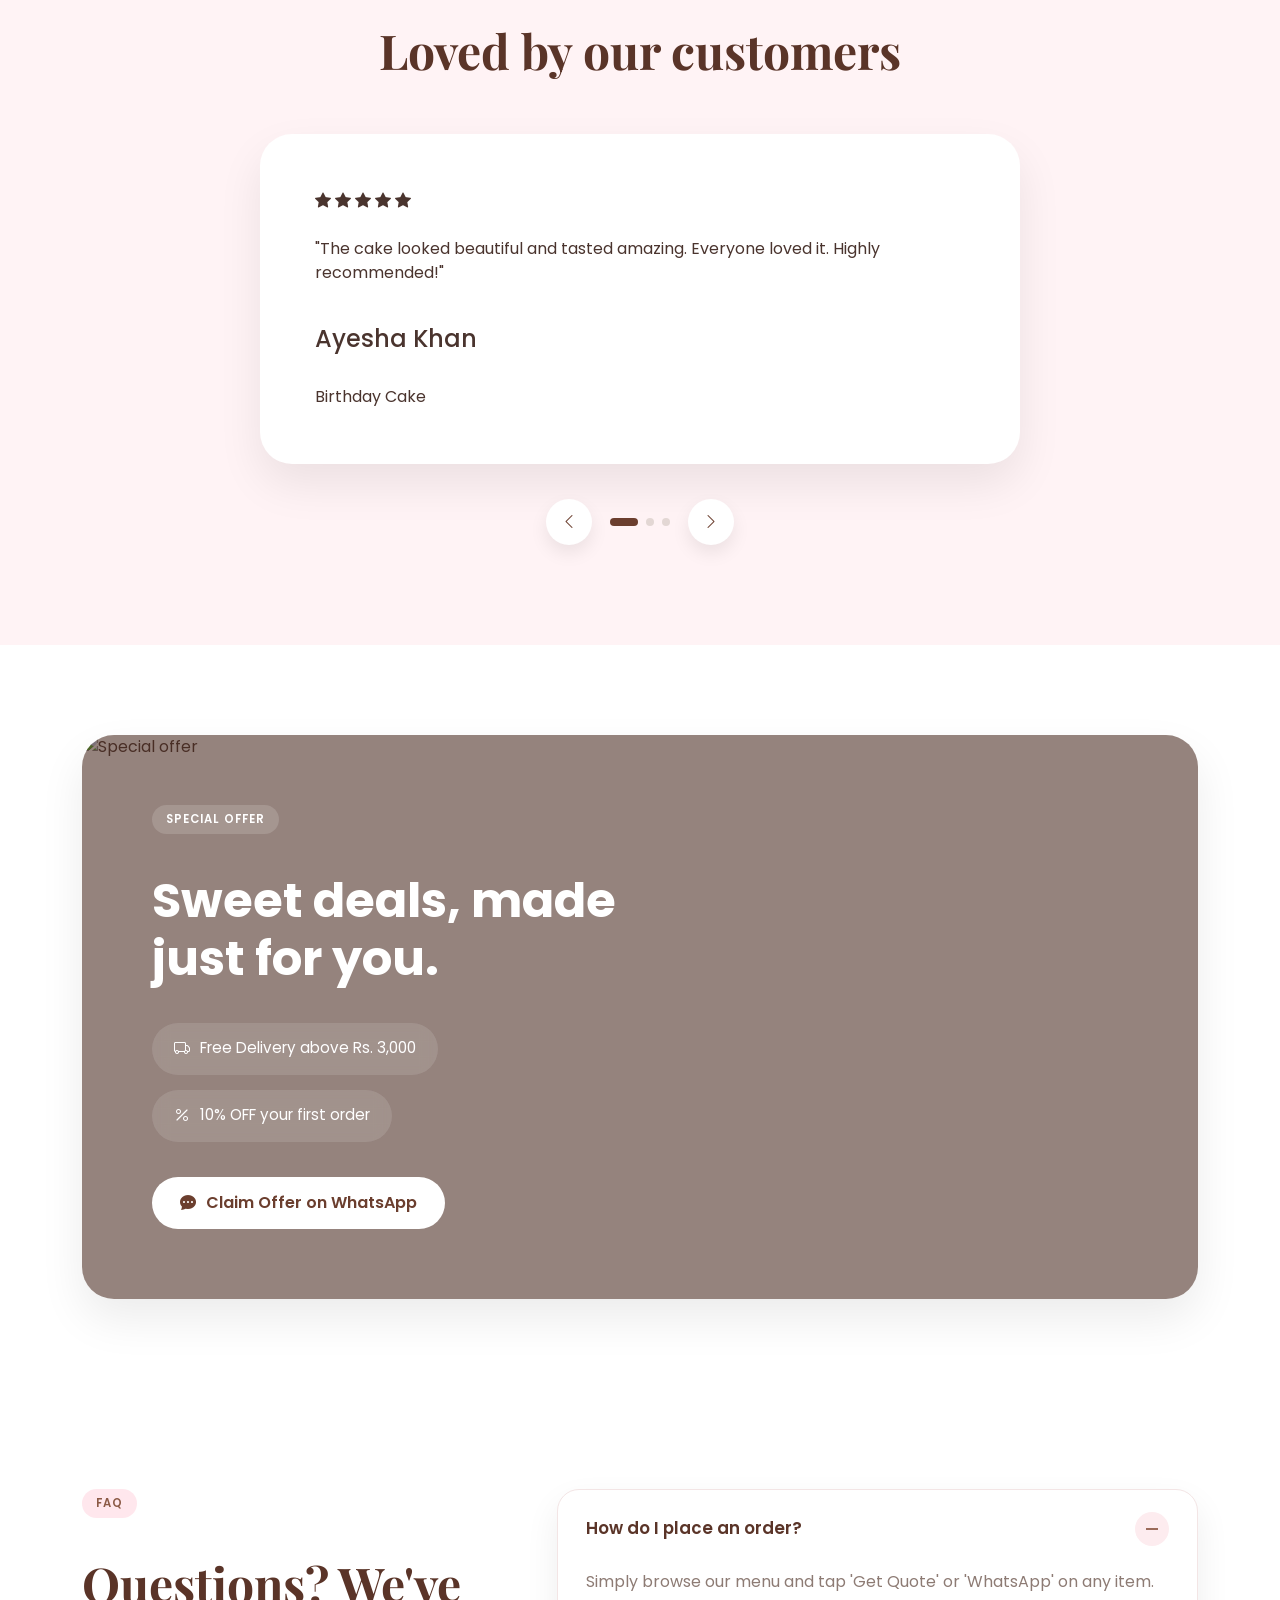
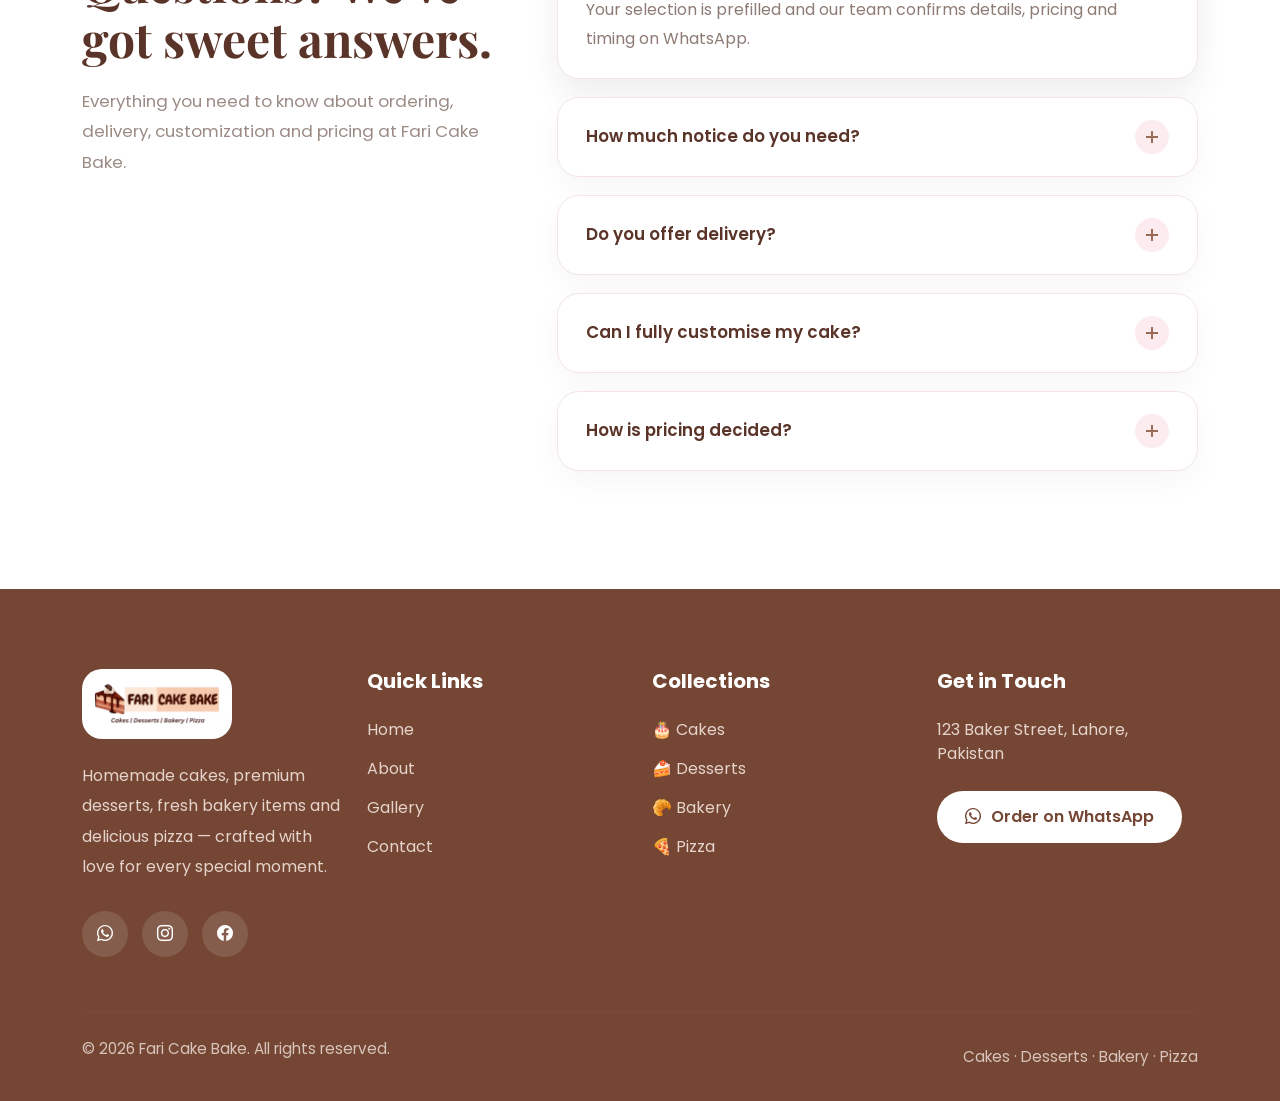
==== commit 371e1884: "Merge branch 'main' of https://github.com/Aqeebnoor/FARI-CAKE-BAKE-REPO" ====
--- a/index.html
+++ b/index.html
@@ -224,7 +224,7 @@
  
     <div class="row g-4">
       <div class="col-6 col-lg-3">
-        <a href="cakes.html" class="category-card">
+        <a href="cake.html" class="category-card">
           <div class="category-img-wrap">
             <img src="images/cake.png" alt="Cakes">
             <span class="category-icon"><i class="bi bi-cake2-fill"></i></span>
@@ -366,7 +366,7 @@
 <section class="offer-section">
   <div class="container">
     <div class="offer-box">
-      <img src="images/bronie.png" alt="Chocolate cake" class="offer-bg">
+      <img src="images/special-offer.png" alt="Special offer" class="offer-bg">
       <div class="offer-overlay"></div>
       <div class="offer-content">
         <span class="section-badge badge-dark">SPECIAL OFFER</span>
@@ -439,7 +439,6 @@
                     <a href="#"><i class="bi bi-whatsapp"></i></a>
                     <a href="#"><i class="bi bi-instagram"></i></a>
                     <a href="#"><i class="bi bi-facebook"></i></a>
-                    <a href="#">TT</a>
                 </div>
             </div>
 
@@ -461,7 +460,7 @@
 
                 <ul class="footer-links">
                     <li><a href="cake.html">🎂 Cakes</a></li>
-                    <li><a href="dessert.html">🍰 Desserts</a></li>
+                  <li><a href="desserts.html">🍰 Desserts</a></li>
                     <li><a href="bakery.html">🥐 Bakery</a></li>
                     <li><a href="pizza.html">🍕 Pizza</a></li>
                 </ul>
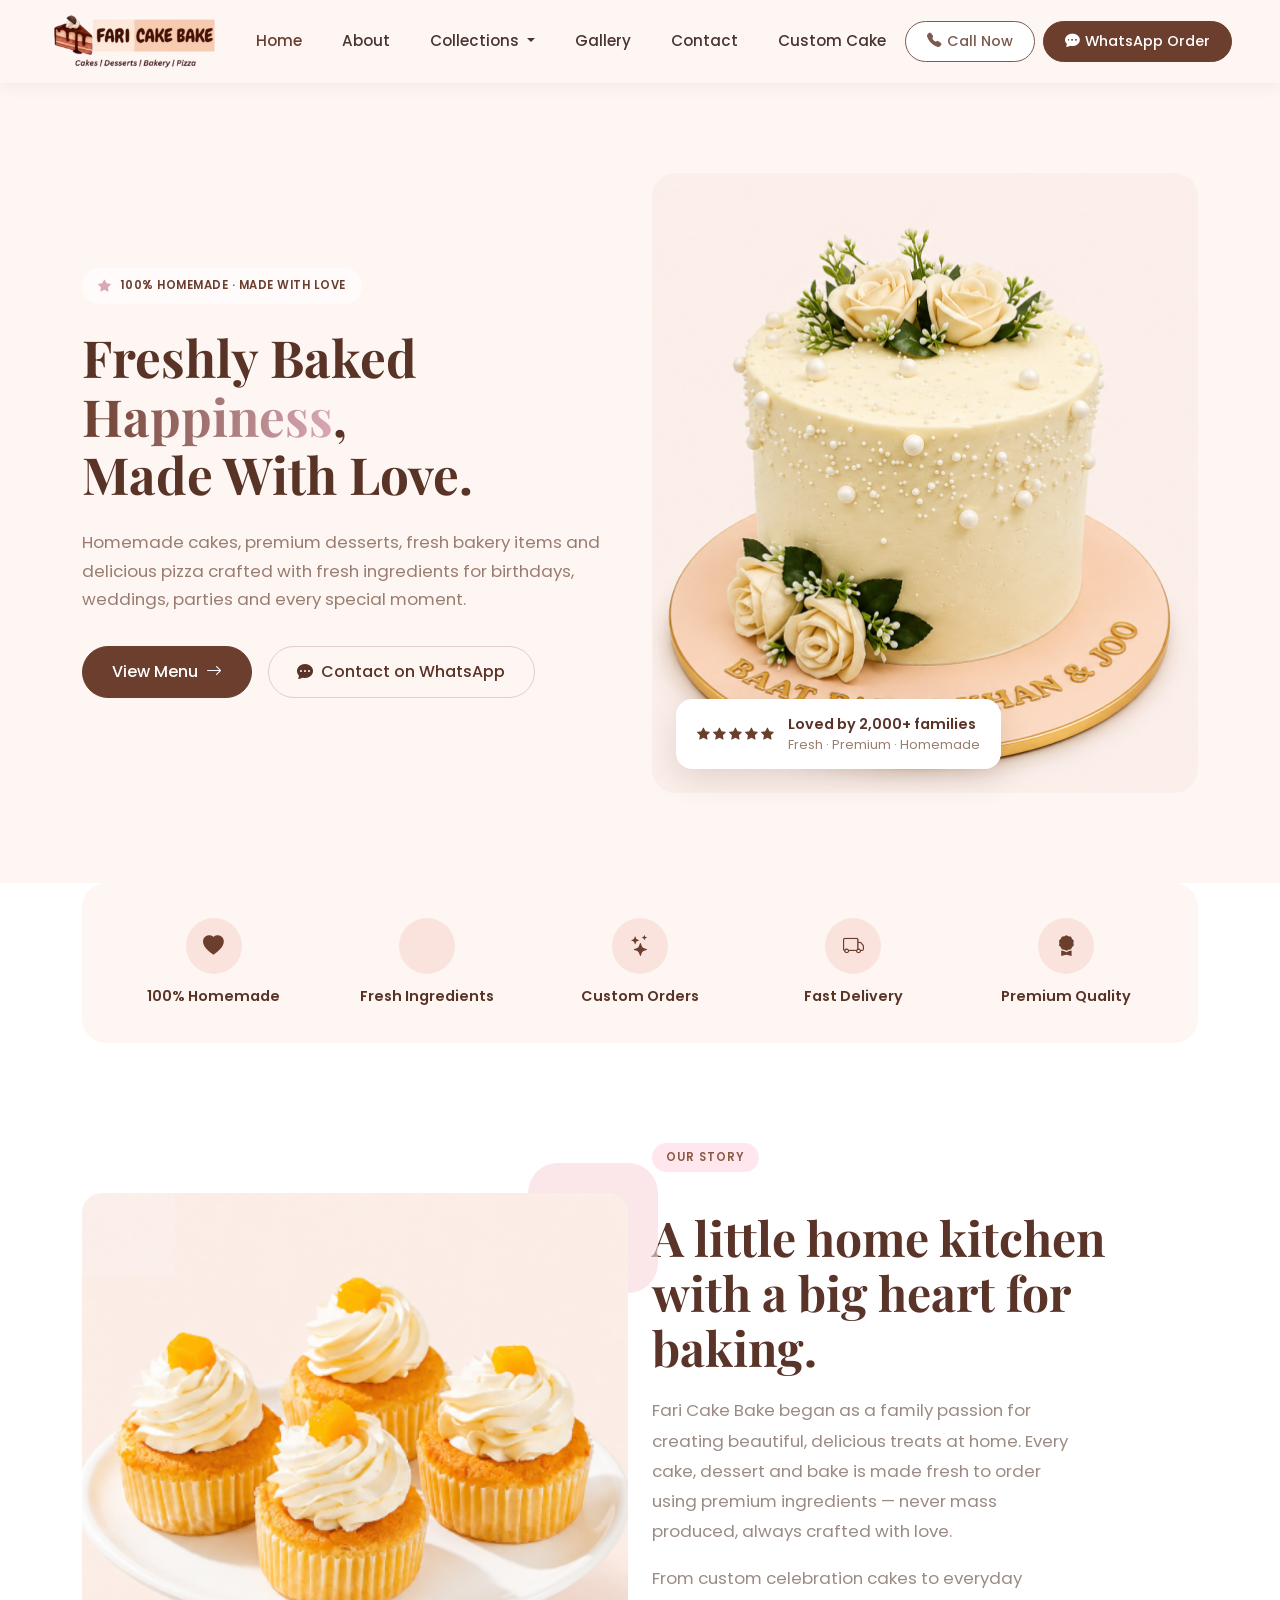
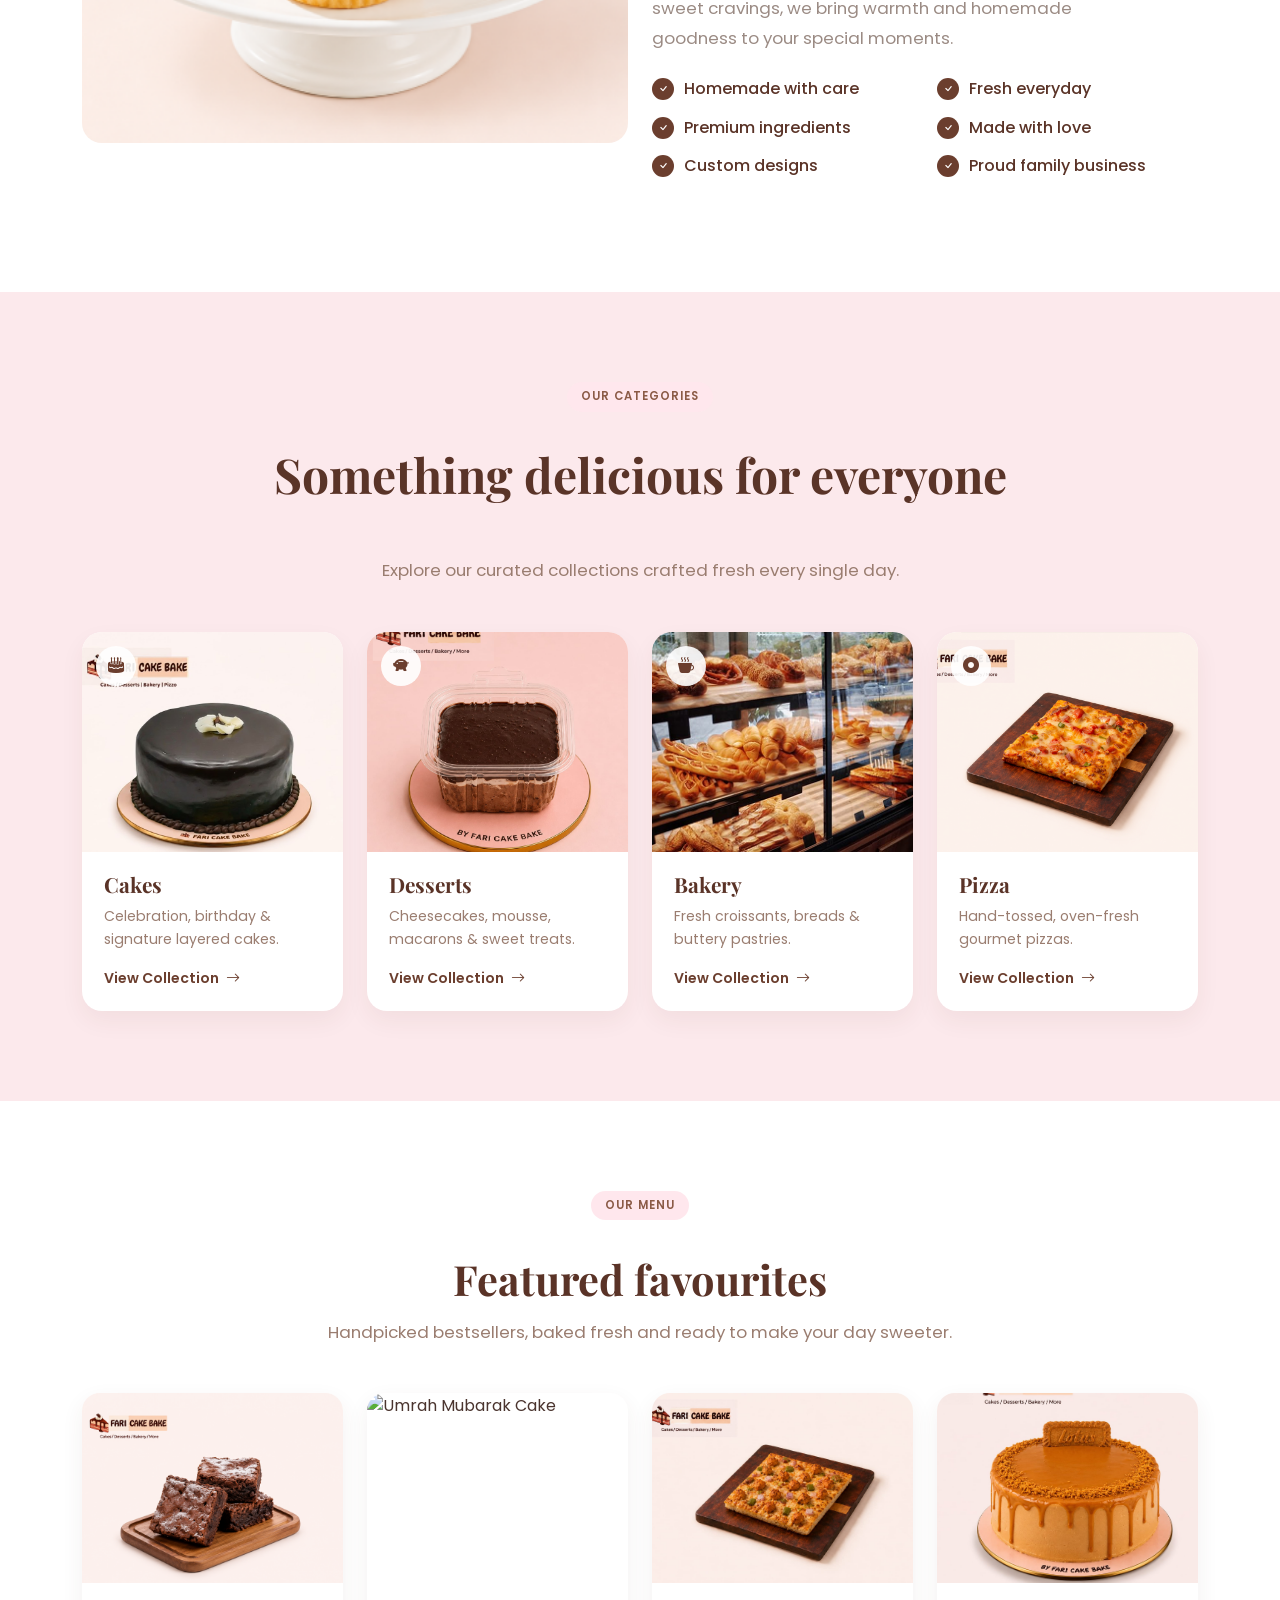
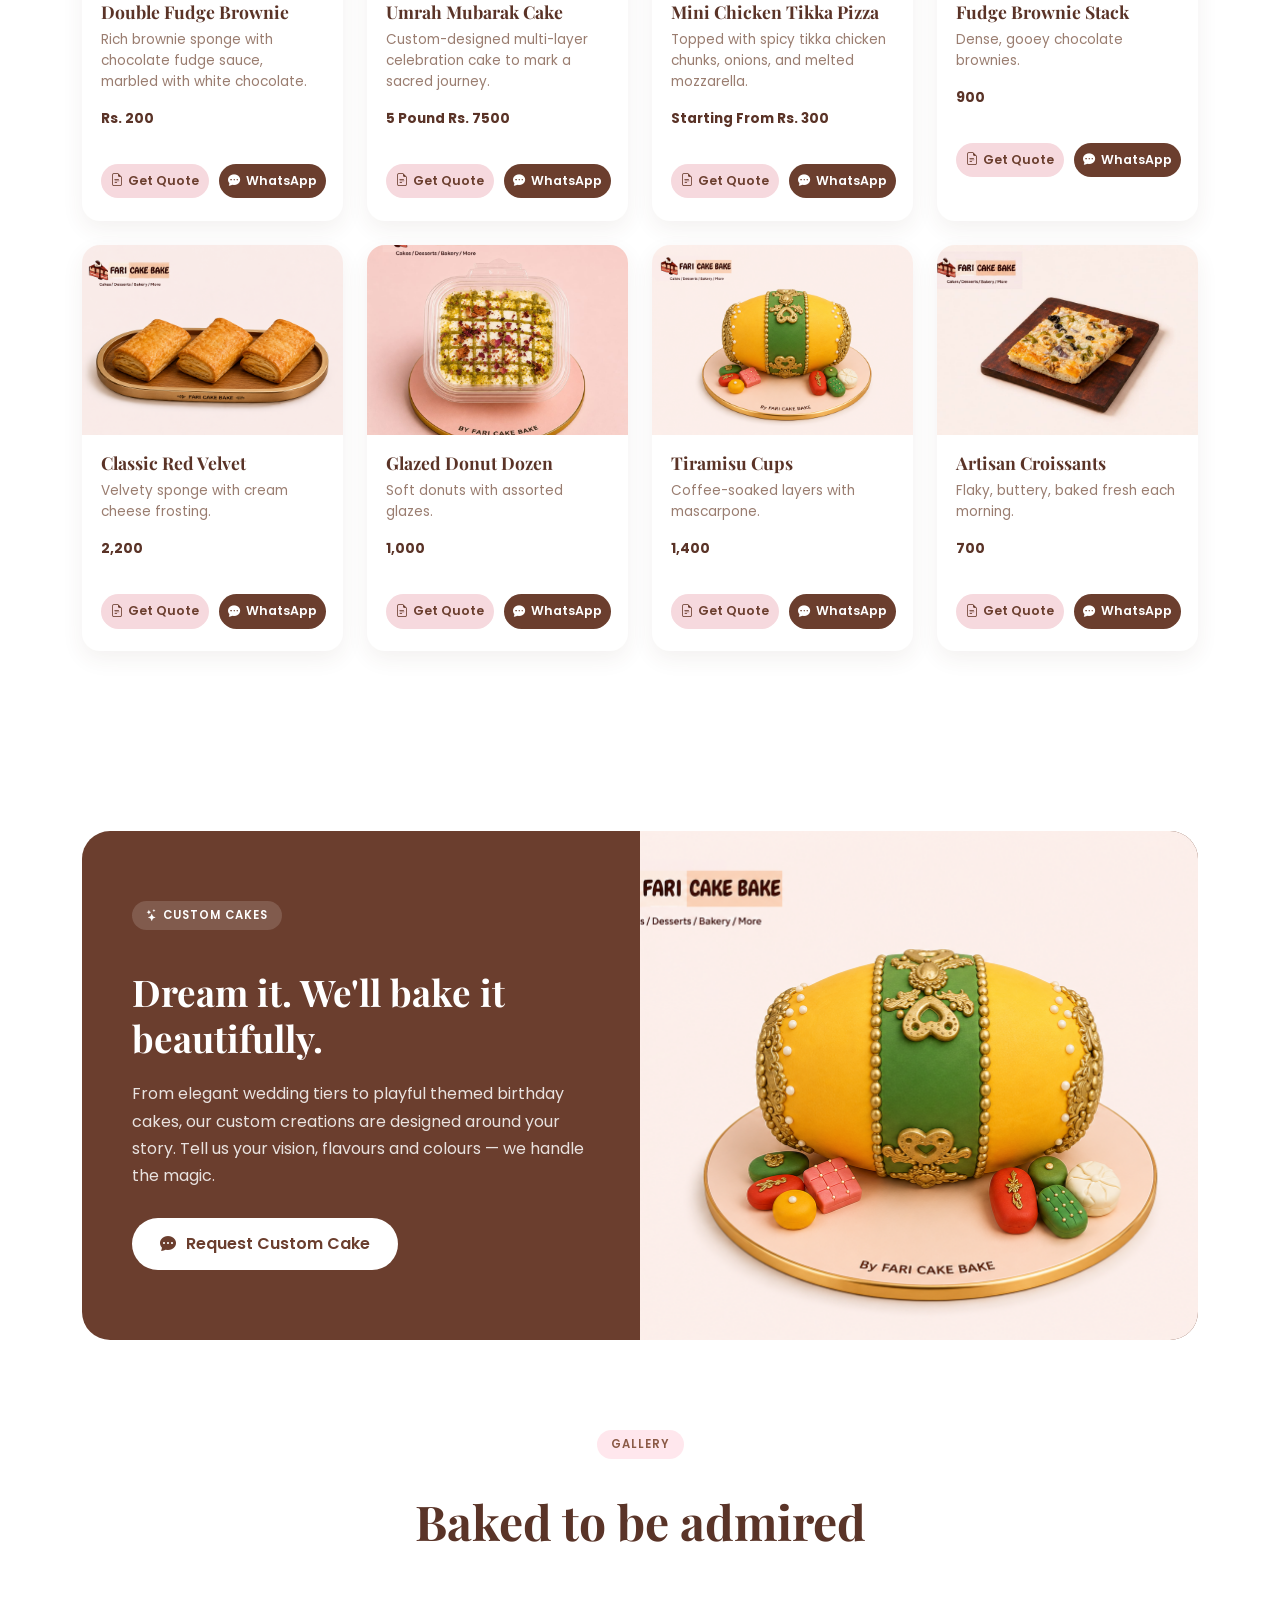
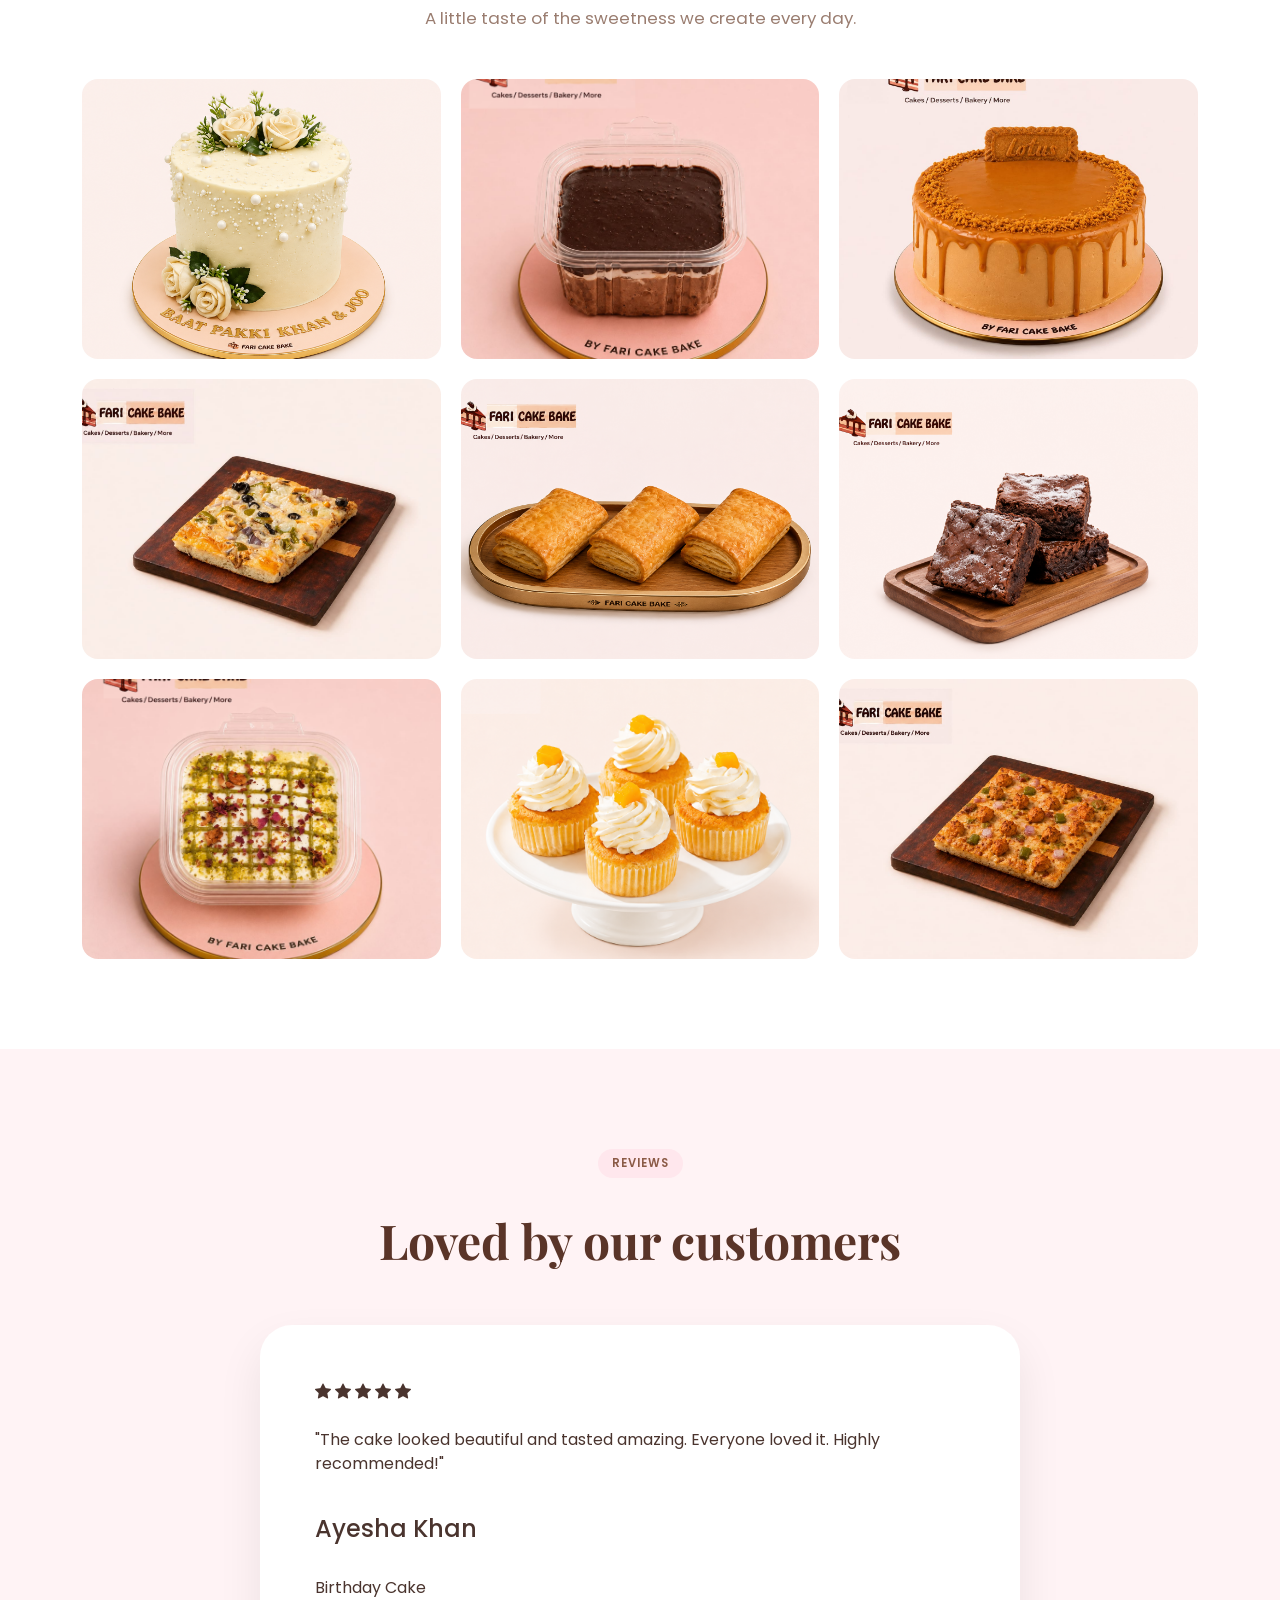
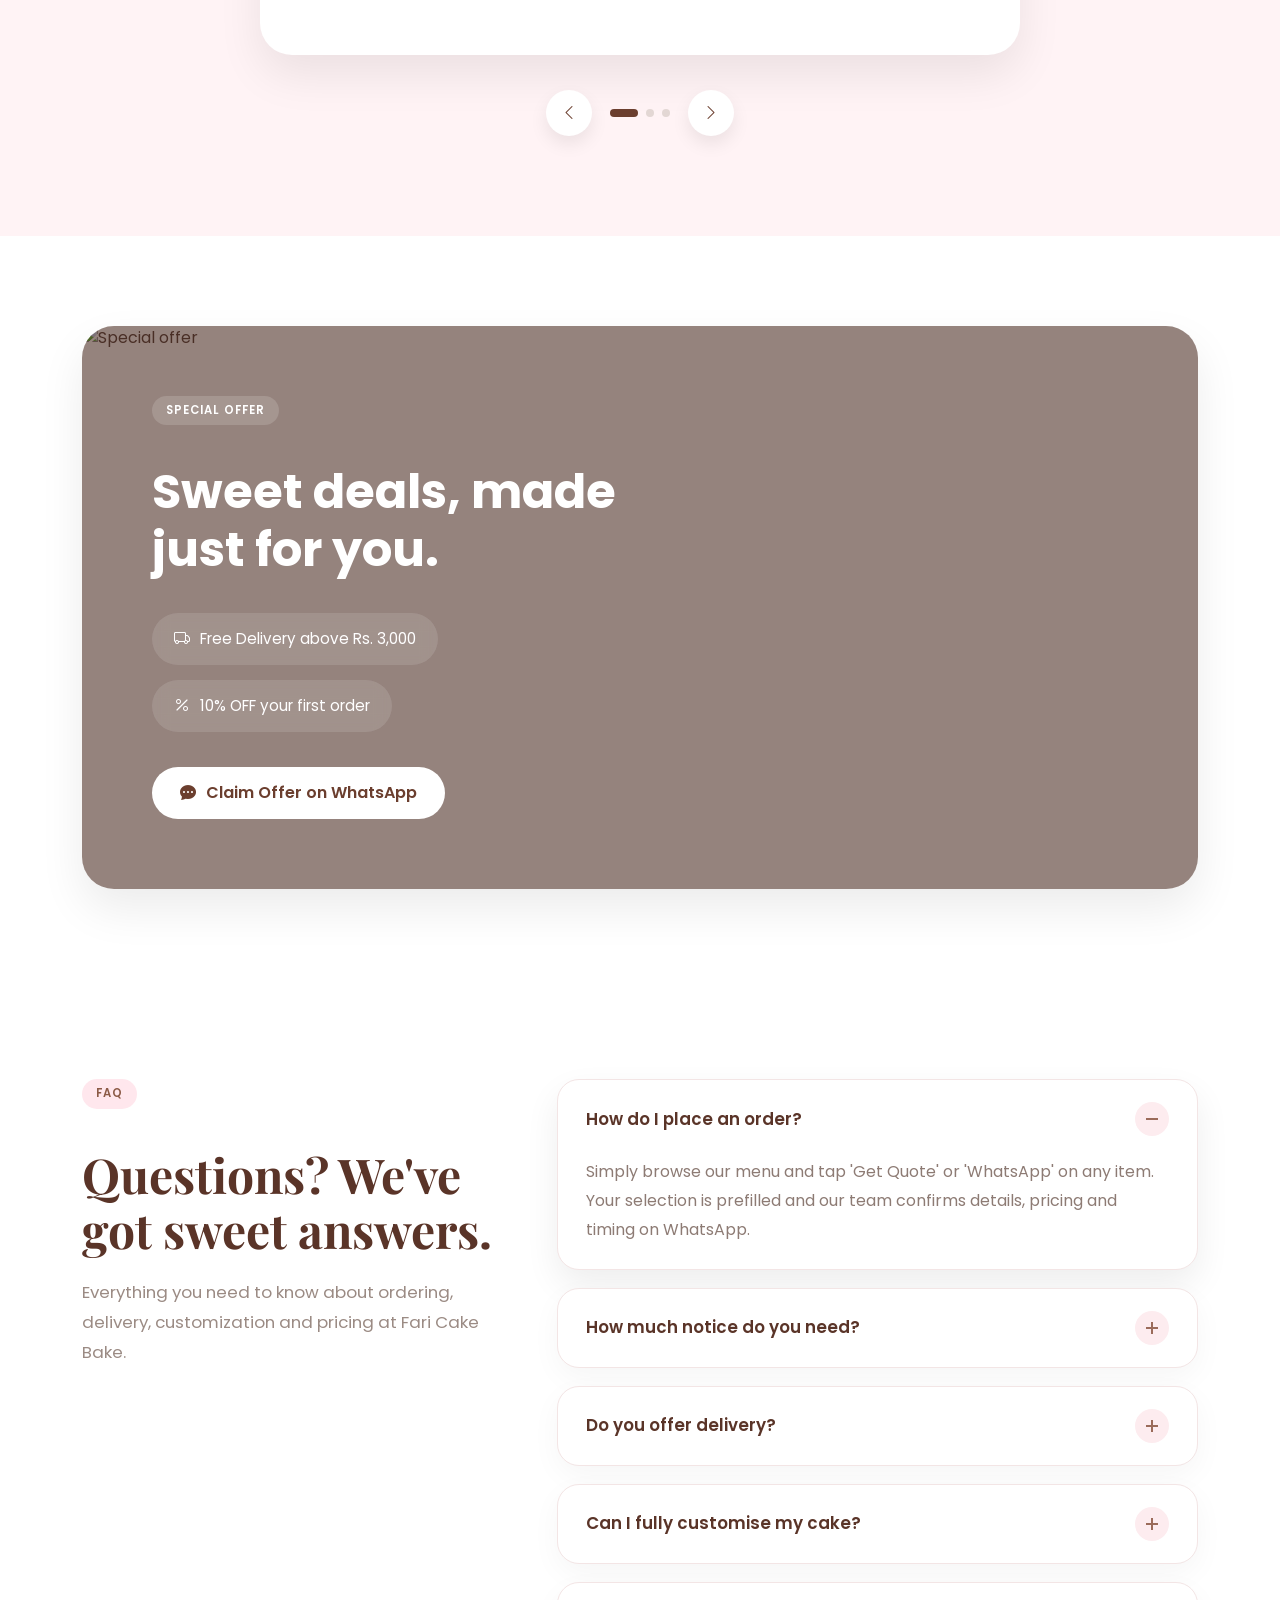
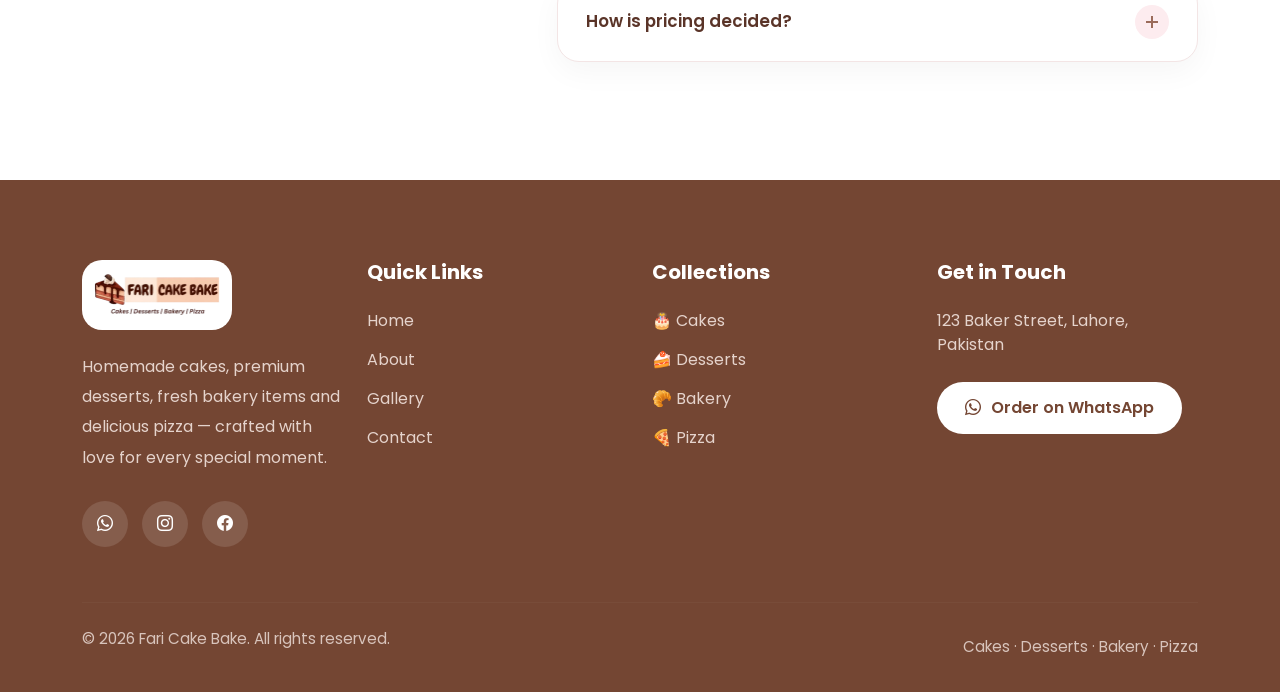
==== commit c1c501b0: "hd" ====
--- a/index.html
+++ b/index.html
@@ -53,16 +53,16 @@
           </li>
           <li class="nav-item"><a class="nav-link" href="gallery.html">Gallery</a></li>
           <li class="nav-item"><a class="nav-link" href="contact.html">Contact</a></li>
-          <li class="nav-item"><a class="nav-link" href="https://wa.me/923001234567?text=Hi,%20I%20want%20to%20order%20a%20Custom%20Cake."
+          <li class="nav-item"><a class="nav-link" href="https://wa.me/923135997866?text=Hi,%20I%20want%20to%20order%20a%20Custom%20Cake."
        target="_blank">Custom Cake</a></li>
         </ul>
  
         <!-- Buttons -->
         <div class="header-buttons d-flex gap-2 mt-3 mt-lg-0">
-          <a href="tel:+920000000000" class="btn btn-call">
+          <a href="tel:+923135997866" class="btn btn-call">
             <i class="bi bi-telephone-fill"></i> Call Now
           </a>
-          <a href="https://wa.me/920000000000" target="_blank" class="btn btn-whatsapp">
+          <a href="https://wa.me/923135997866" target="_blank" class="btn btn-whatsapp">
             <i class="bi bi-chat-dots-fill"></i> WhatsApp Order
           </a>
         </div>
@@ -102,7 +102,7 @@
           <a href="#menu" class="btn btn-hero-primary">
             View Menu <i class="bi bi-arrow-right"></i>
           </a>
-          <a href="https://wa.me/920000000000" target="_blank" class="btn btn-hero-outline">
+          <a href="https://wa.me/923135997866" target="_blank" class="btn btn-hero-outline">
             <i class="bi bi-chat-dots-fill"></i> Contact on WhatsApp
           </a>
         </div>
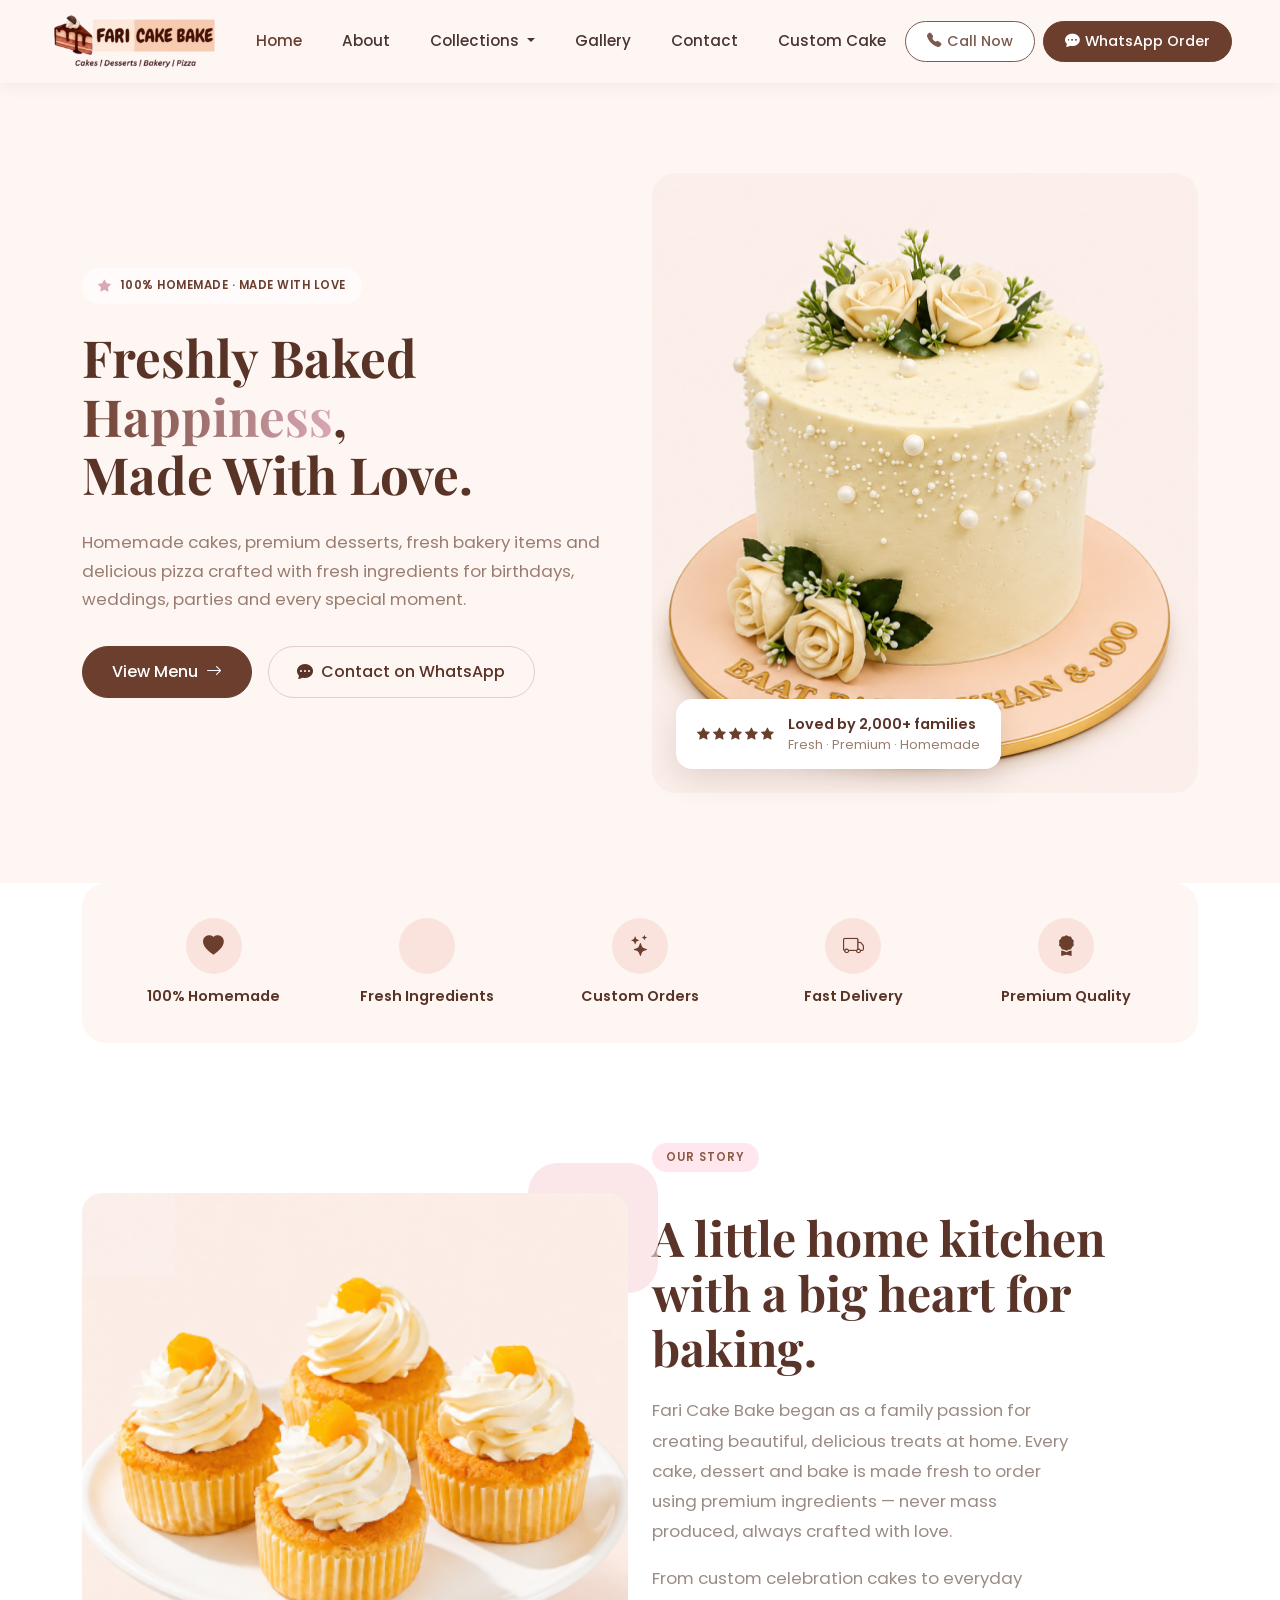
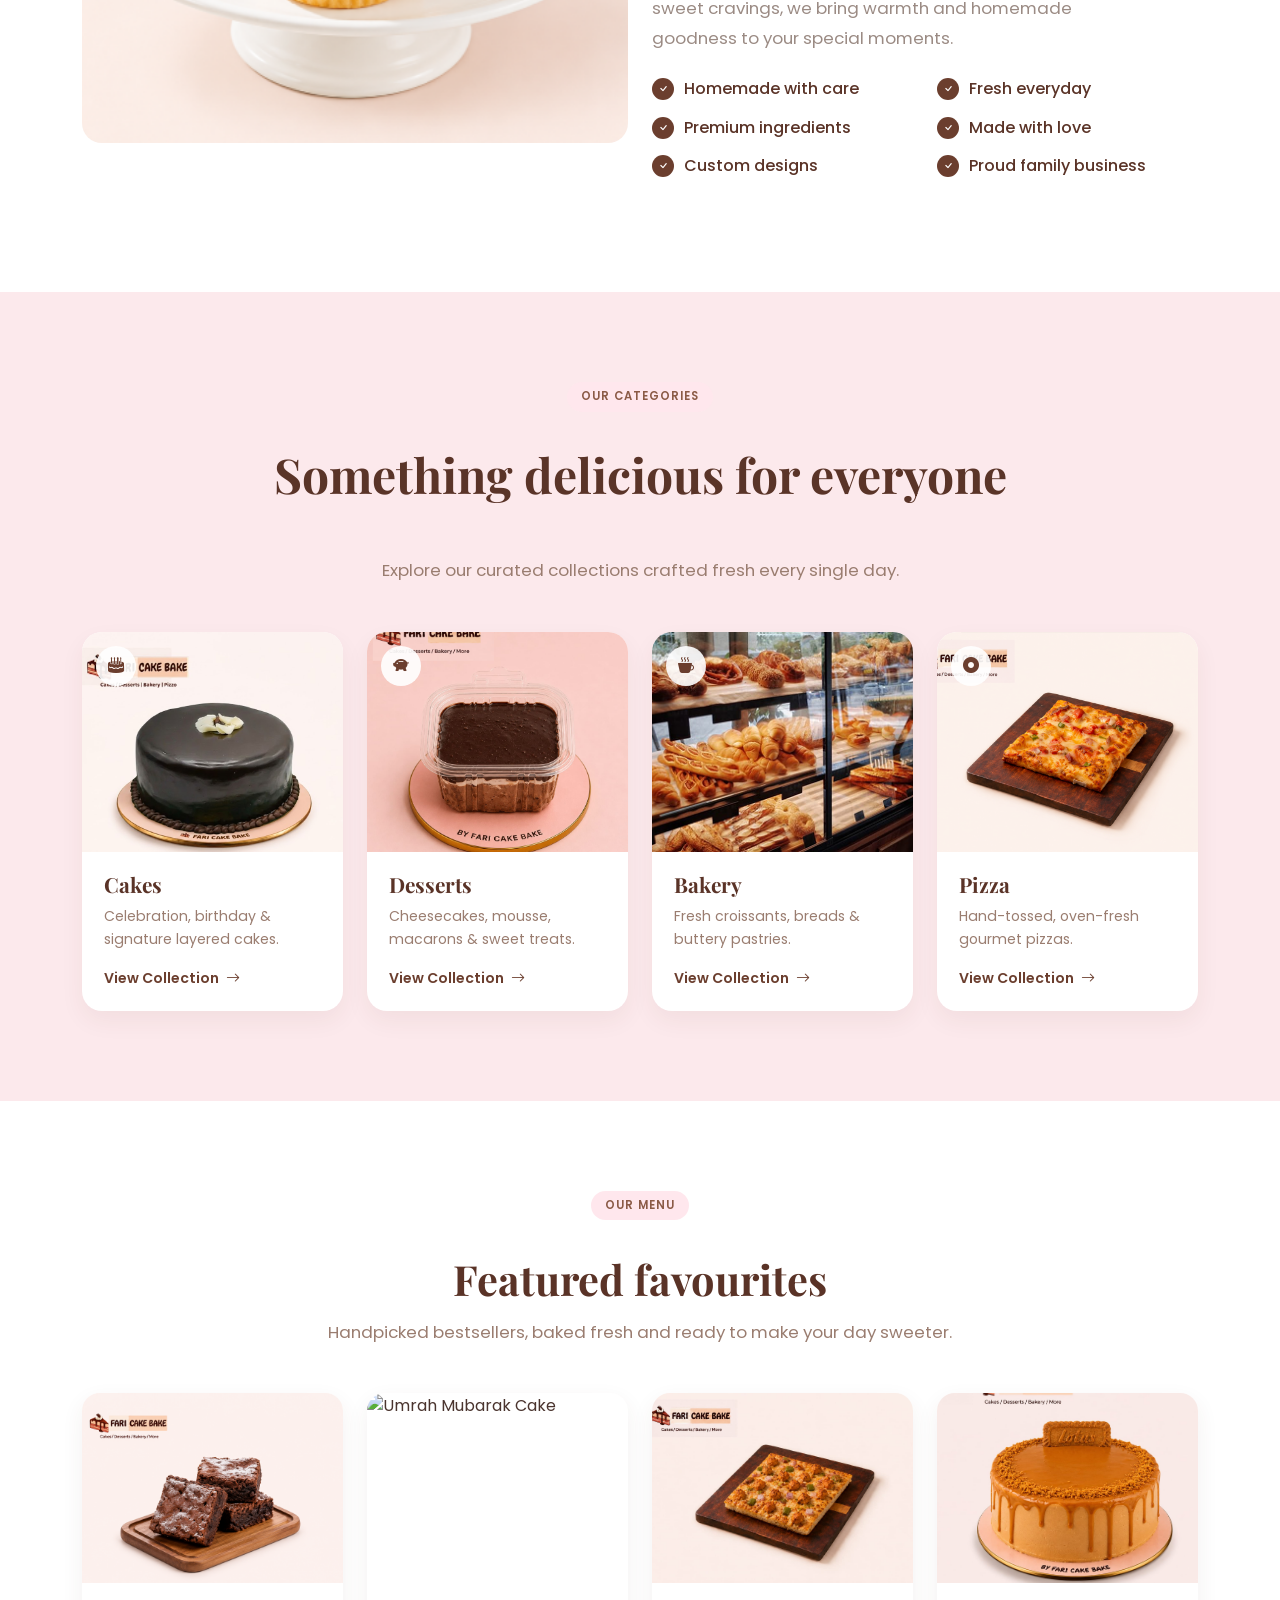
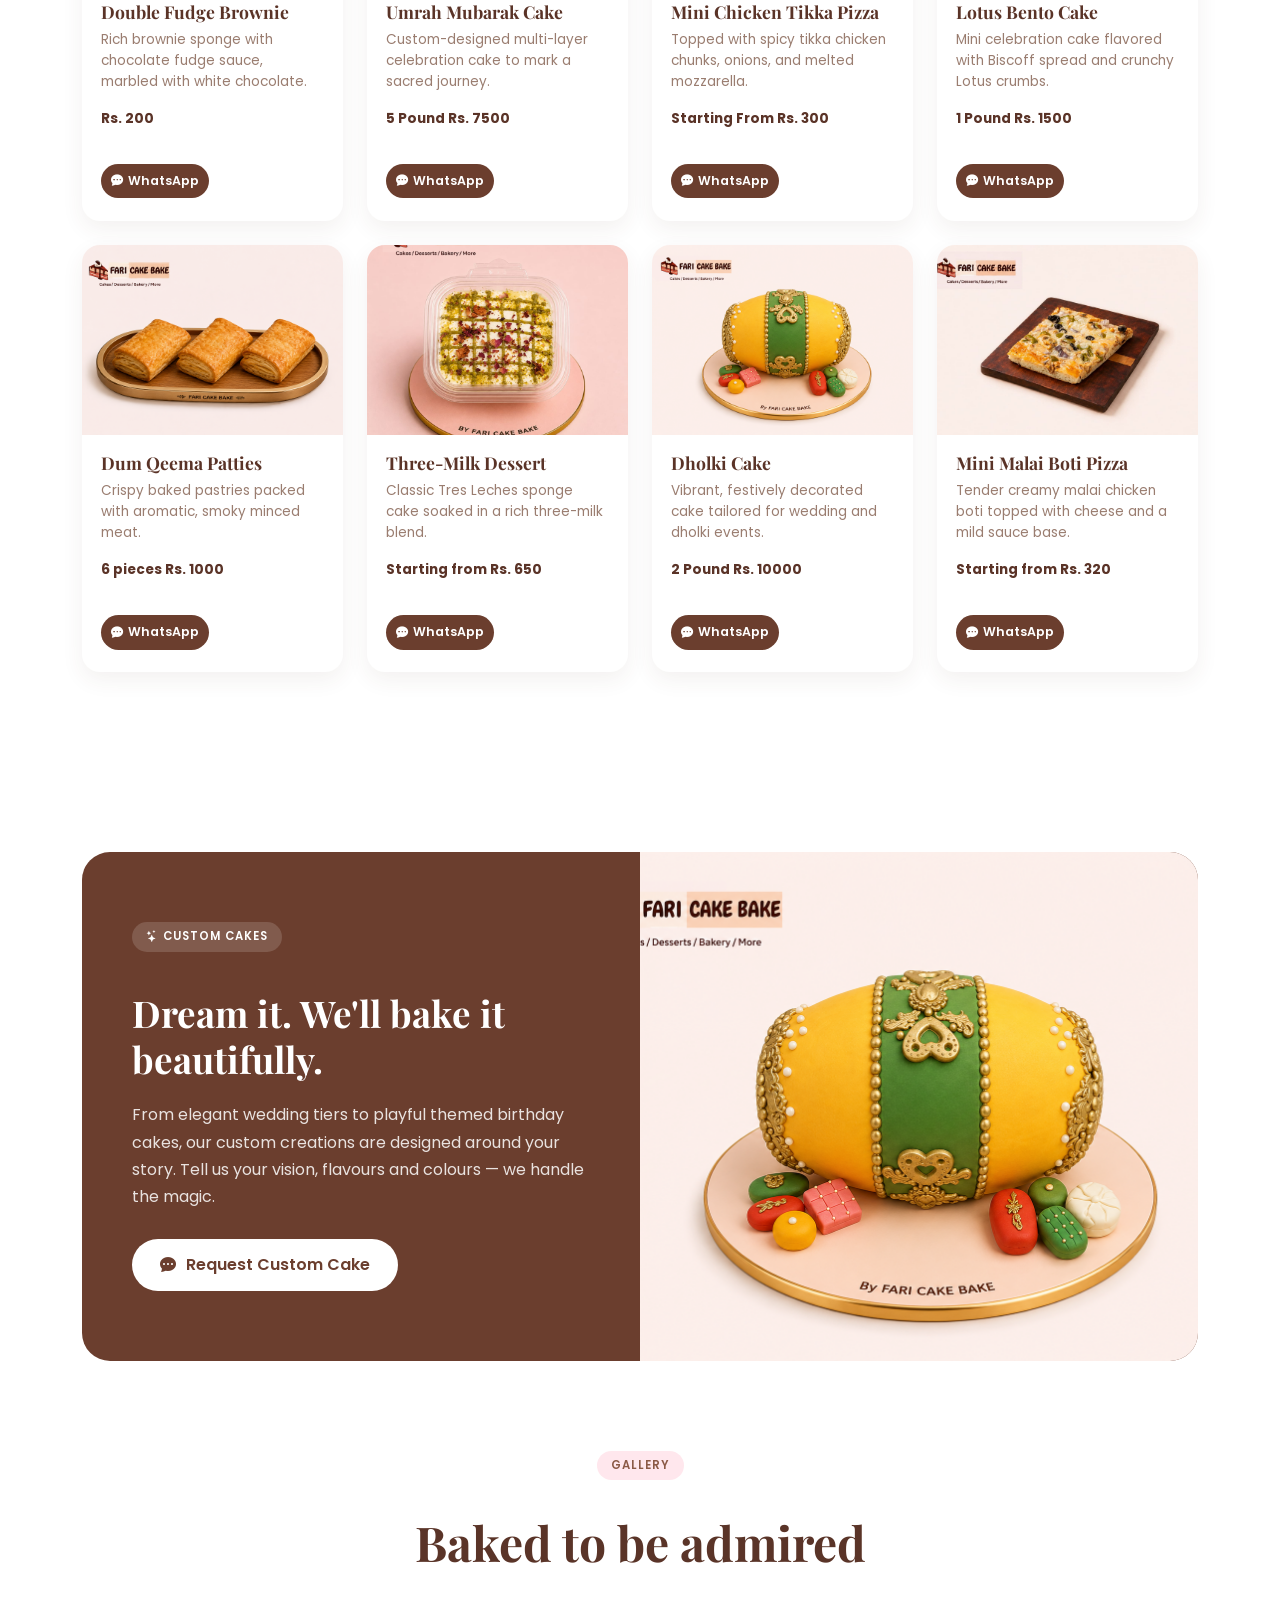
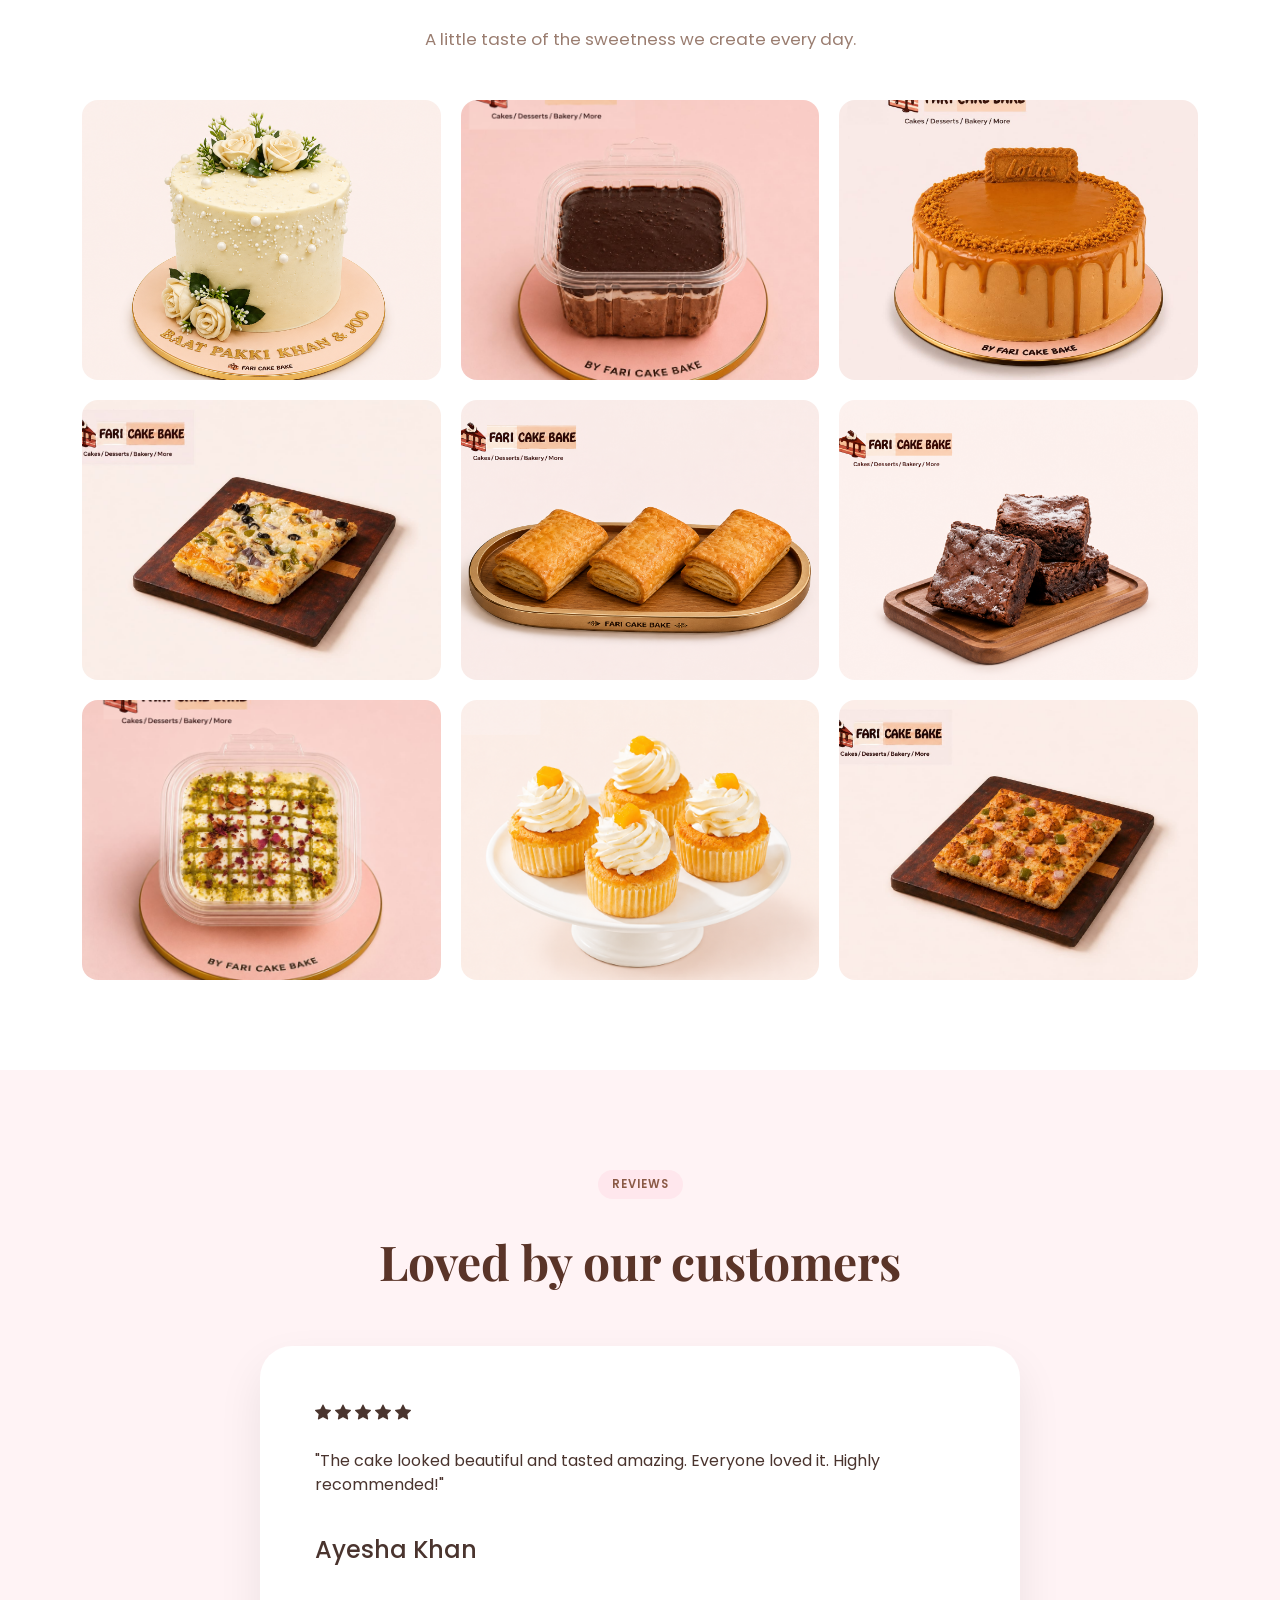
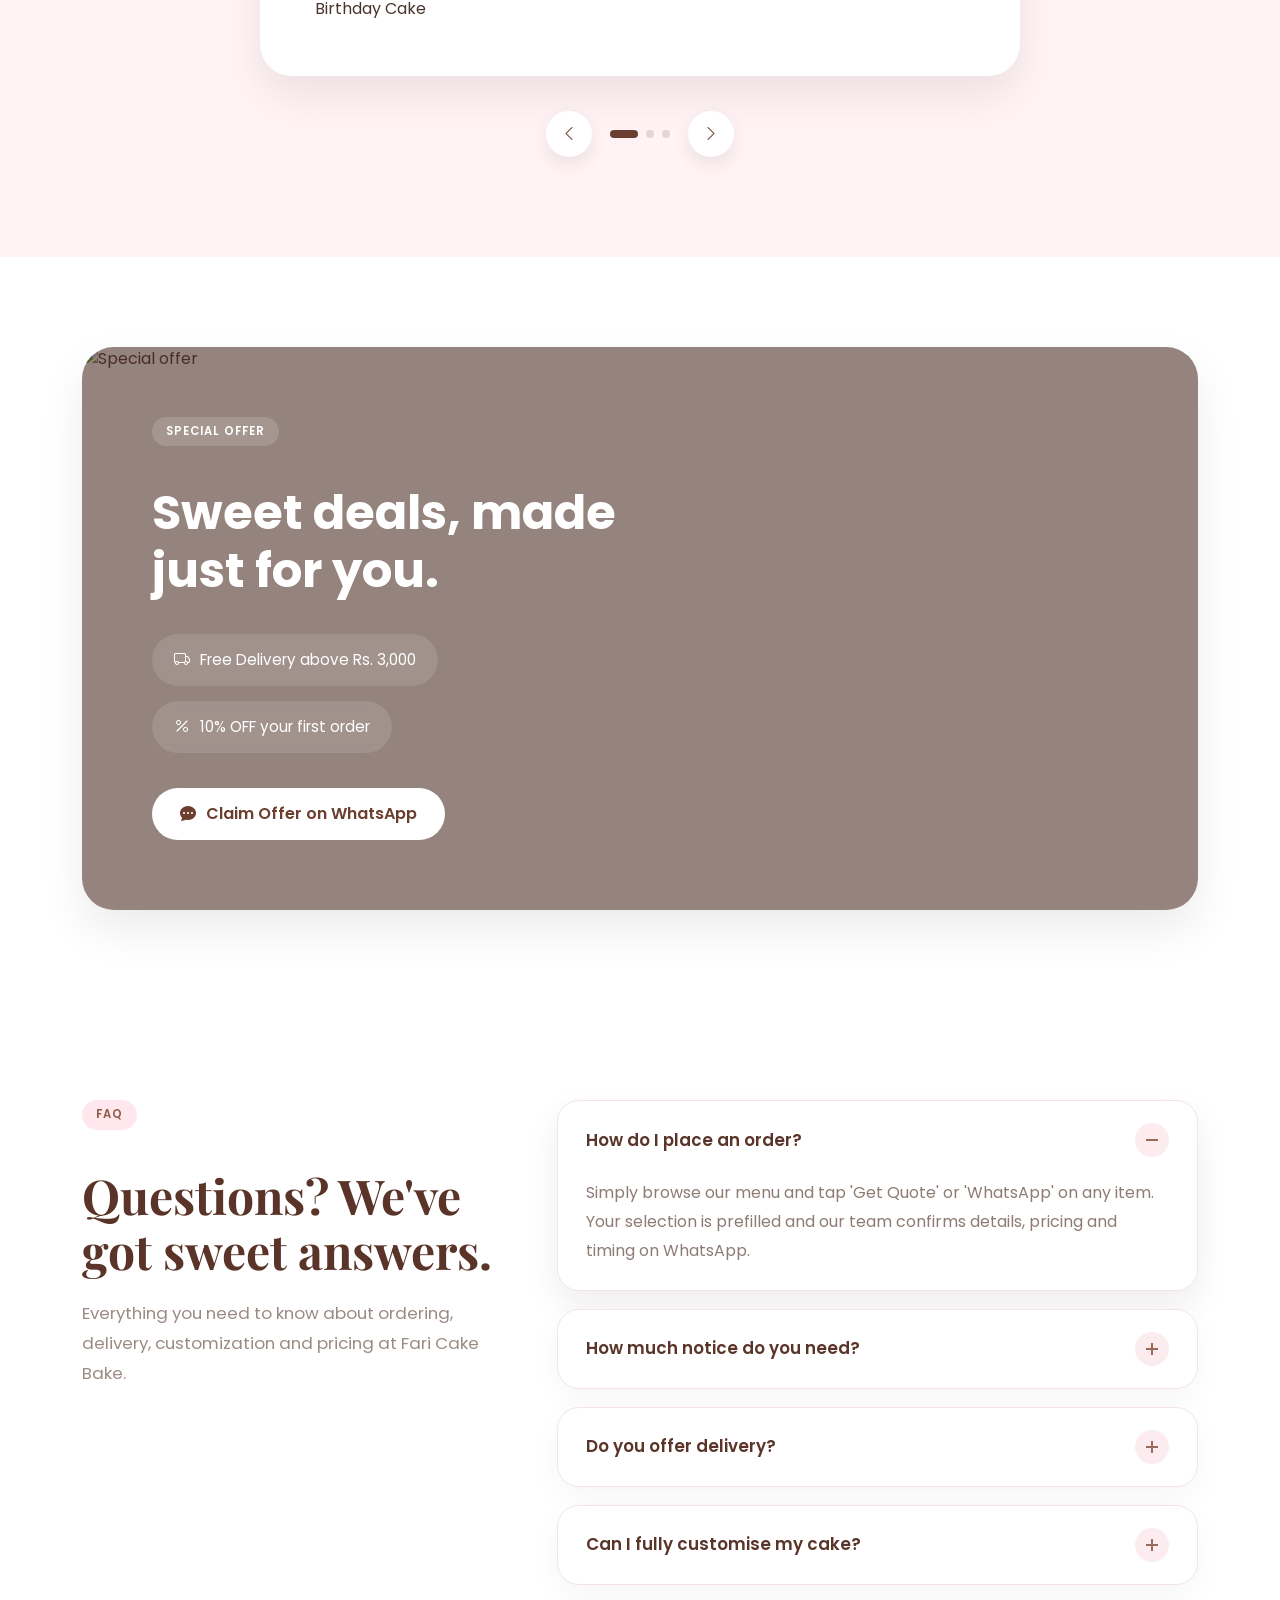
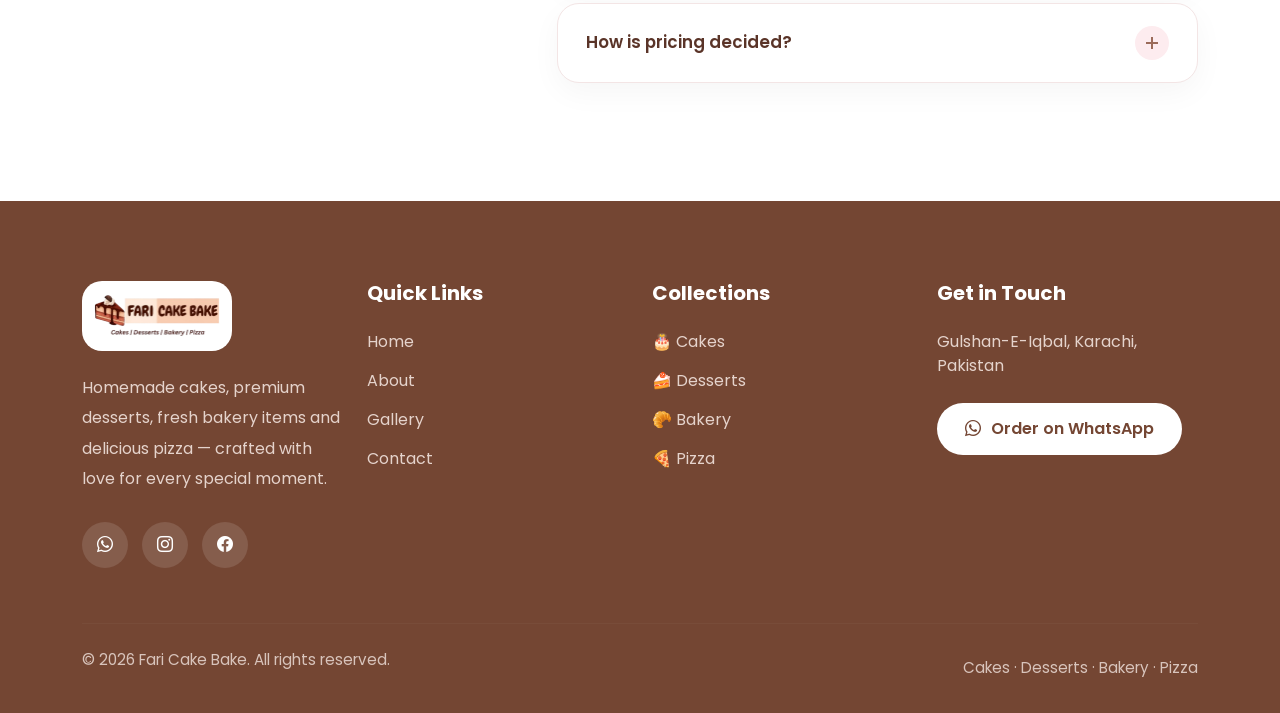
==== commit 0d33b867: "ha" ====
--- a/index.html
+++ b/index.html
@@ -309,7 +309,7 @@
         <span class="section-badge badge-dark"><i class="bi bi-stars"></i> CUSTOM CAKES</span>
         <h2>Dream it. We'll bake it beautifully.</h2>
         <p>From elegant wedding tiers to playful themed birthday cakes, our custom creations are designed around your story. Tell us your vision, flavours and colours — we handle the magic.</p>
-        <a href="#" class="btn-cta-light"><i class="bi bi-chat-dots-fill"></i> Request Custom Cake</a>
+        <a href="https://wa.me/923135997866?text=Hi,%20I%20want%20to%20order%20a%20Custom%20Cake." class="btn-cta-light"><i class="bi bi-chat-dots-fill"></i> Request Custom Cake</a>
       </div>
       <div class="custom-cta-img">
         <img src="images/custom-cake.png" alt="Custom themed cake">
@@ -375,7 +375,7 @@
           <span class="offer-pill"><i class="bi bi-truck"></i> Free Delivery above Rs. 3,000</span>
           <span class="offer-pill"><i class="bi bi-percent"></i> 10% OFF your first order</span>
         </div>
-        <a href="https://wa.me/920000000000" target="_blank" class="btn-cta-light"><i class="bi bi-chat-dots-fill"></i> Claim Offer on WhatsApp</a>
+        <a href="https://wa.me/923135997866?text=First,%20Order%20Claim%20and%20get%2010%%20discount." target="_blank" class="btn-cta-light"><i class="bi bi-chat-dots-fill"></i> Claim Offer on WhatsApp</a>
       </div>
     </div>
   </div>
@@ -436,9 +436,9 @@
                 </p>
 
                 <div class="social-links">
-                    <a href="#"><i class="bi bi-whatsapp"></i></a>
-                    <a href="#"><i class="bi bi-instagram"></i></a>
-                    <a href="#"><i class="bi bi-facebook"></i></a>
+                    <a href="https://wa.me/923135997866?"><i class="bi bi-whatsapp"></i></a>
+                    <a href="https://www.instagram.com/fari_cake_bake?igsh=MWtwd3dpeXlzMGs4dg=="><i class="bi bi-instagram"></i></a>
+                    <a href="https://www.facebook.com/share/17nug9g594/"><i class="bi bi-facebook"></i></a>
                 </div>
             </div>
 
@@ -471,10 +471,10 @@
                 <h5>Get in Touch</h5>
 
                 <p class="footer-address">
-                    123 Baker Street, Lahore, Pakistan
+                   Gulshan-E-Iqbal, Karachi, Pakistan
                 </p>
 
-                <a href="#" class="footer-btn">
+                <a href="https://wa.me/923135997866?" class="footer-btn">
                     <i class="bi bi-whatsapp"></i>
                     Order on WhatsApp
                 </a>
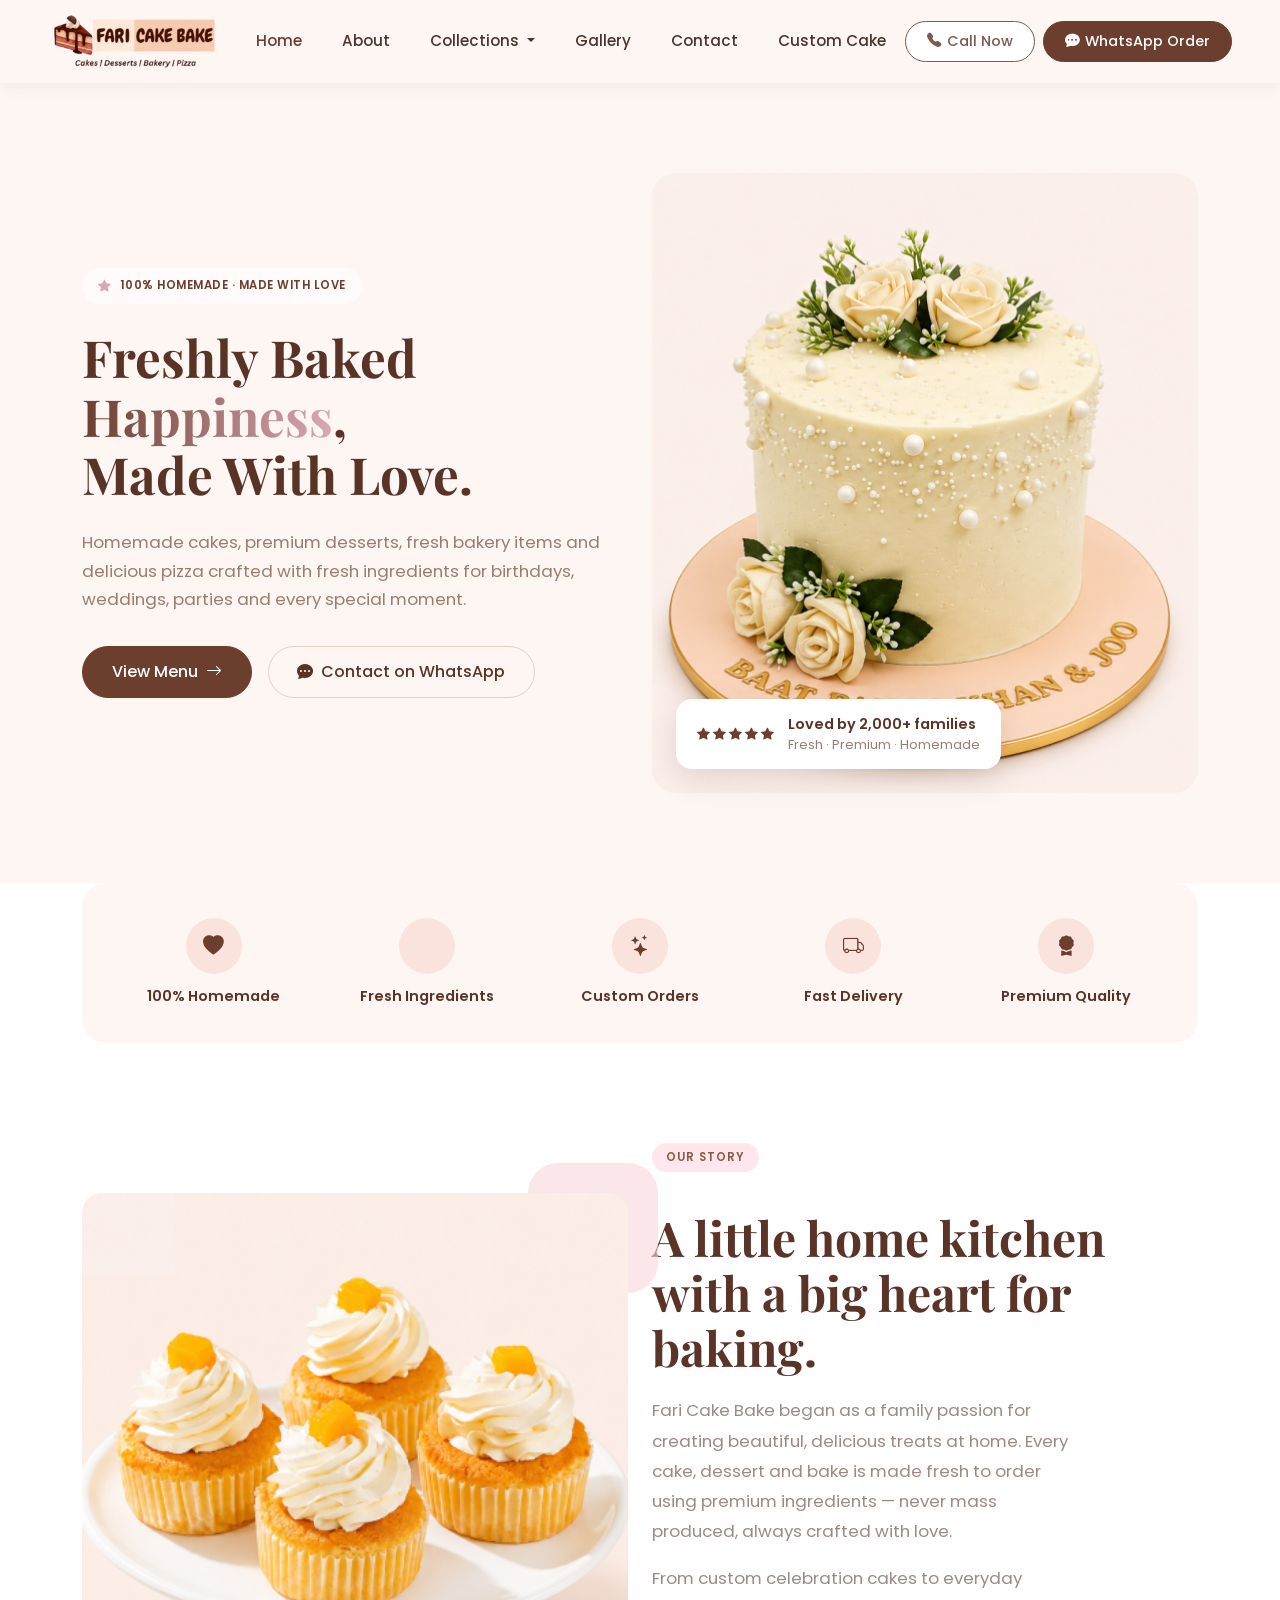
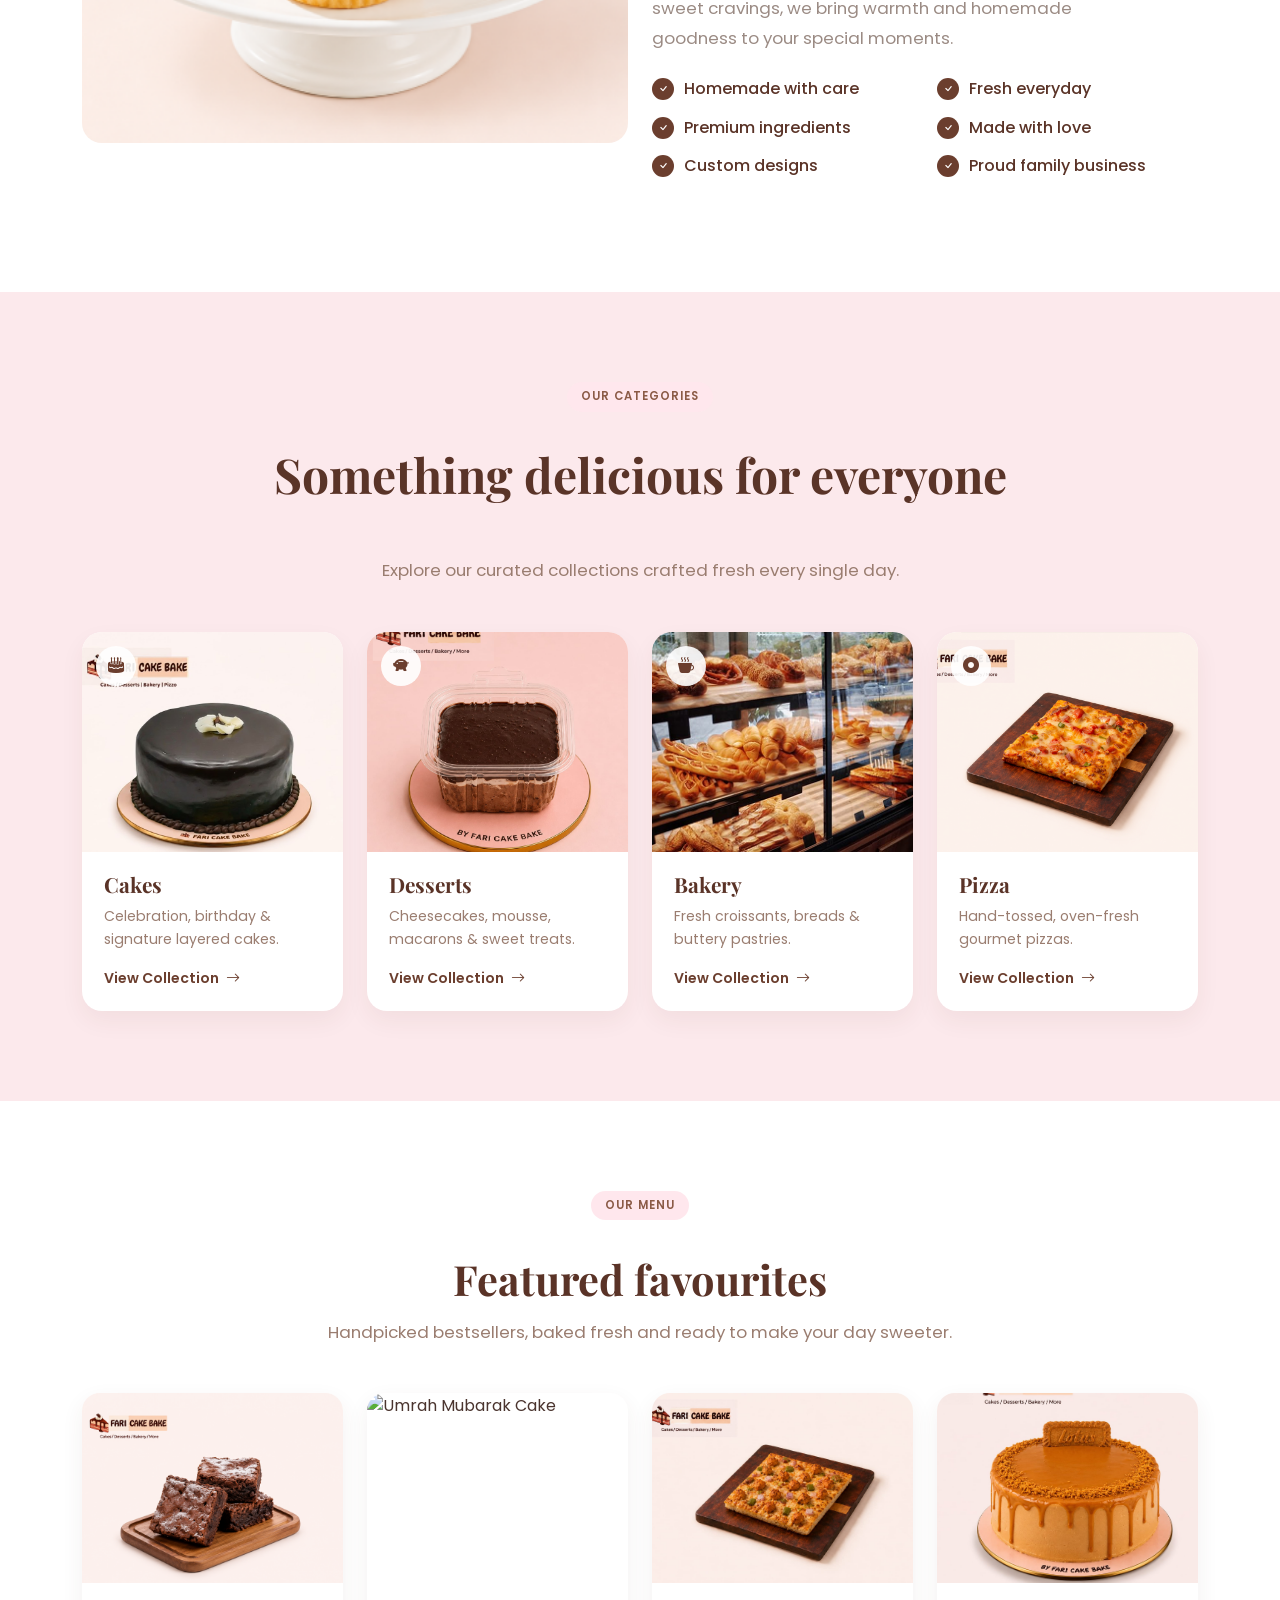
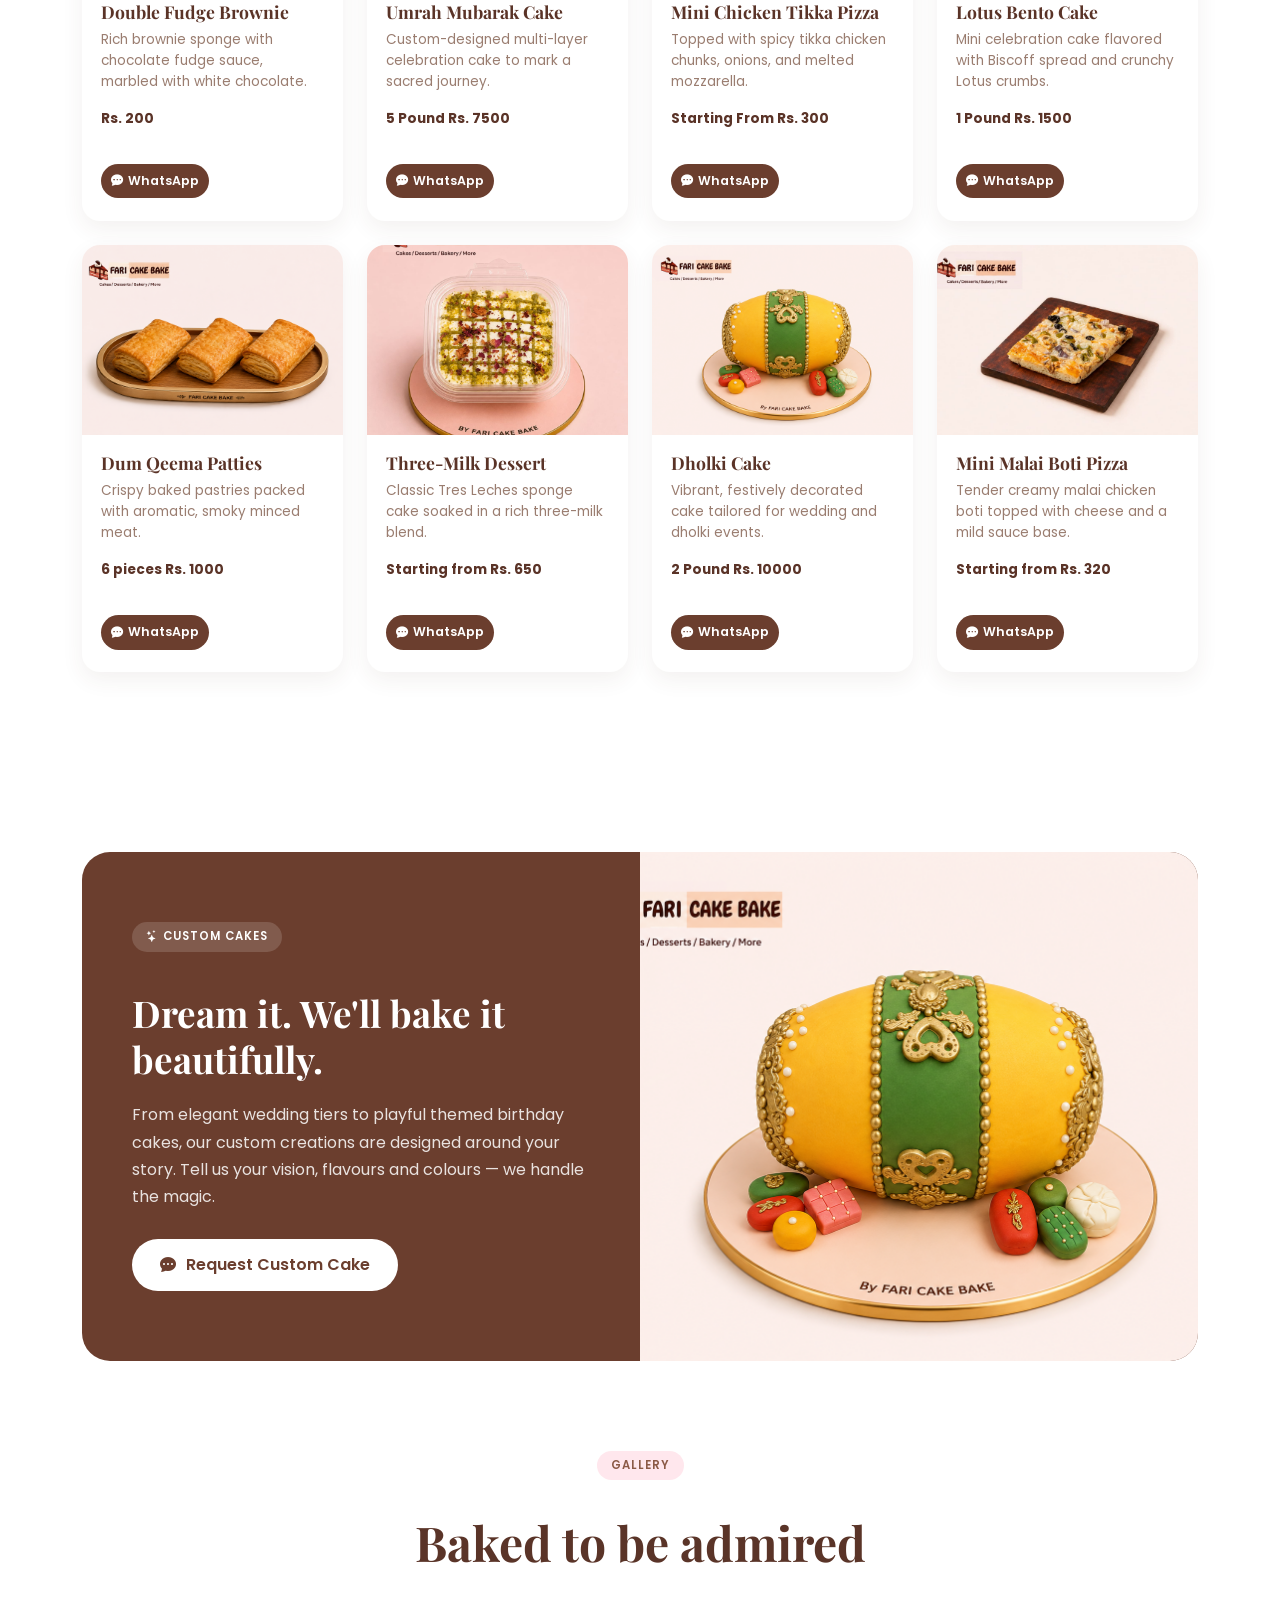
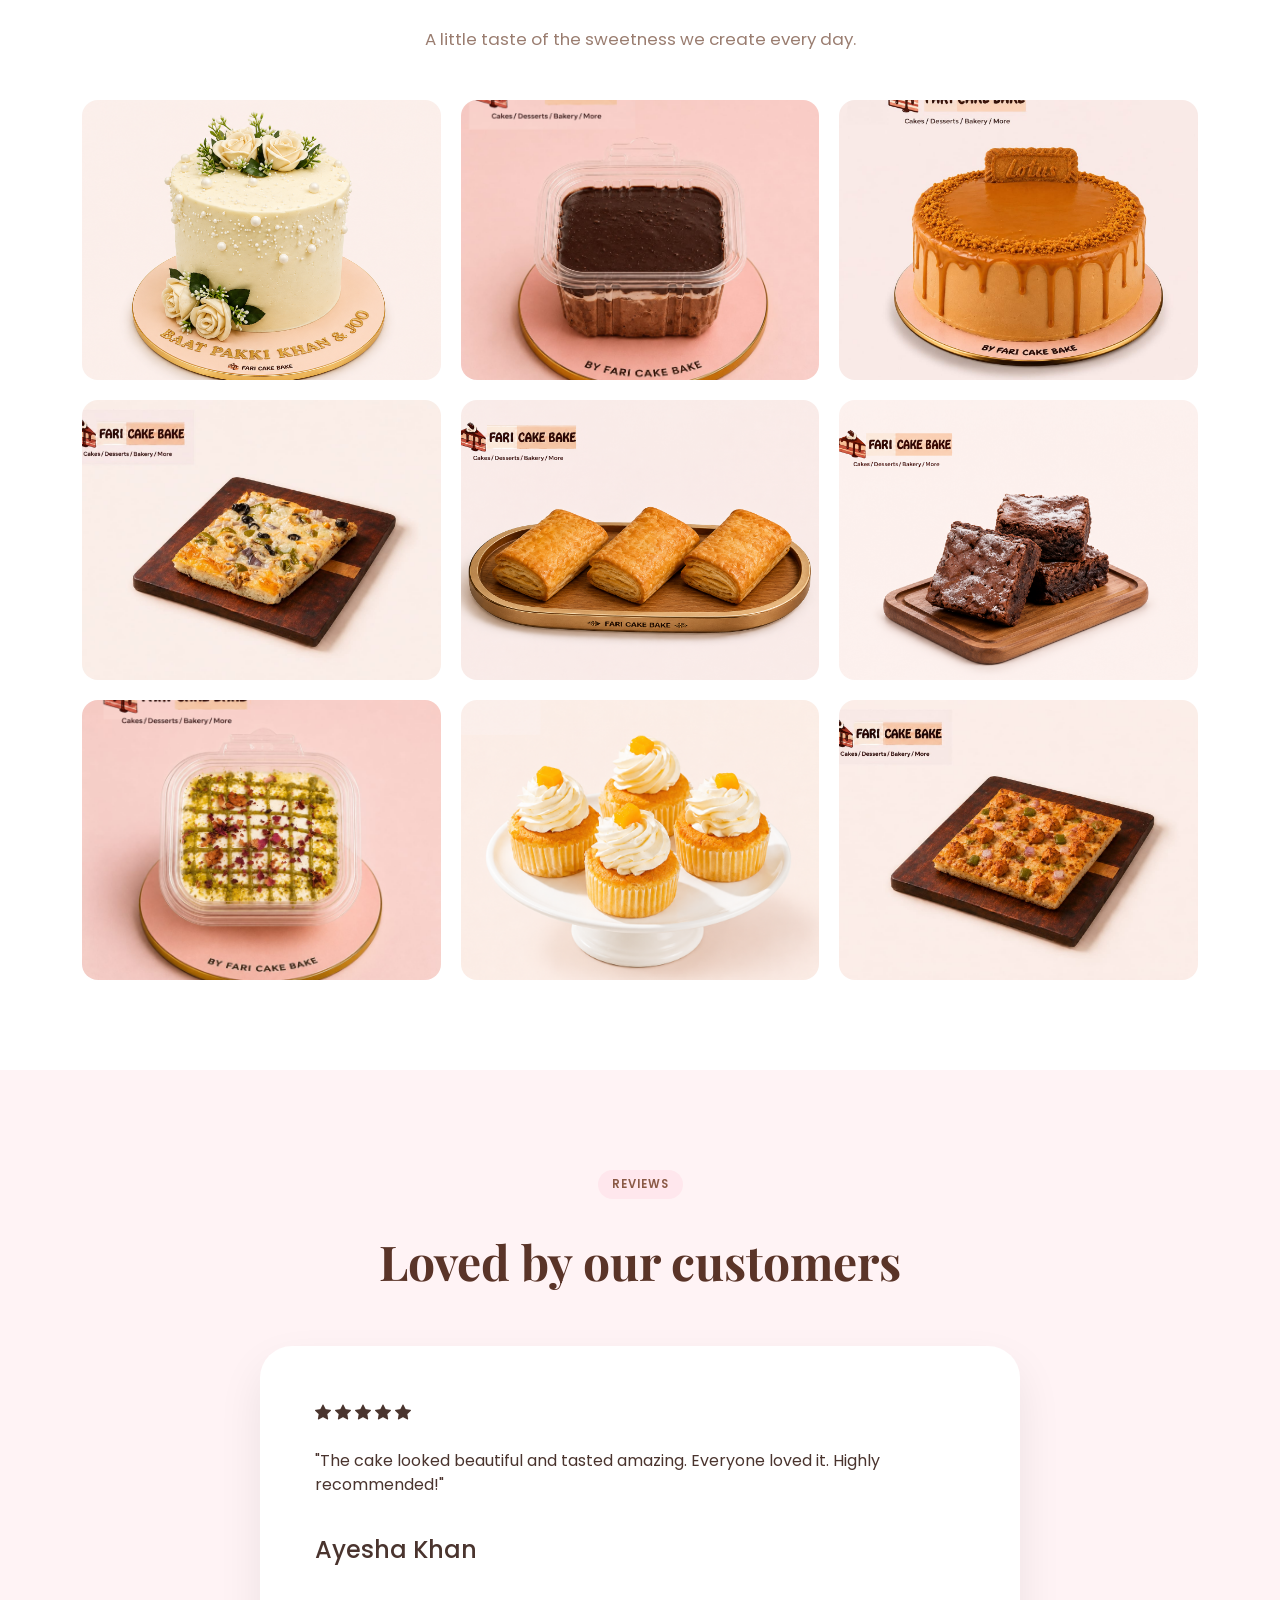
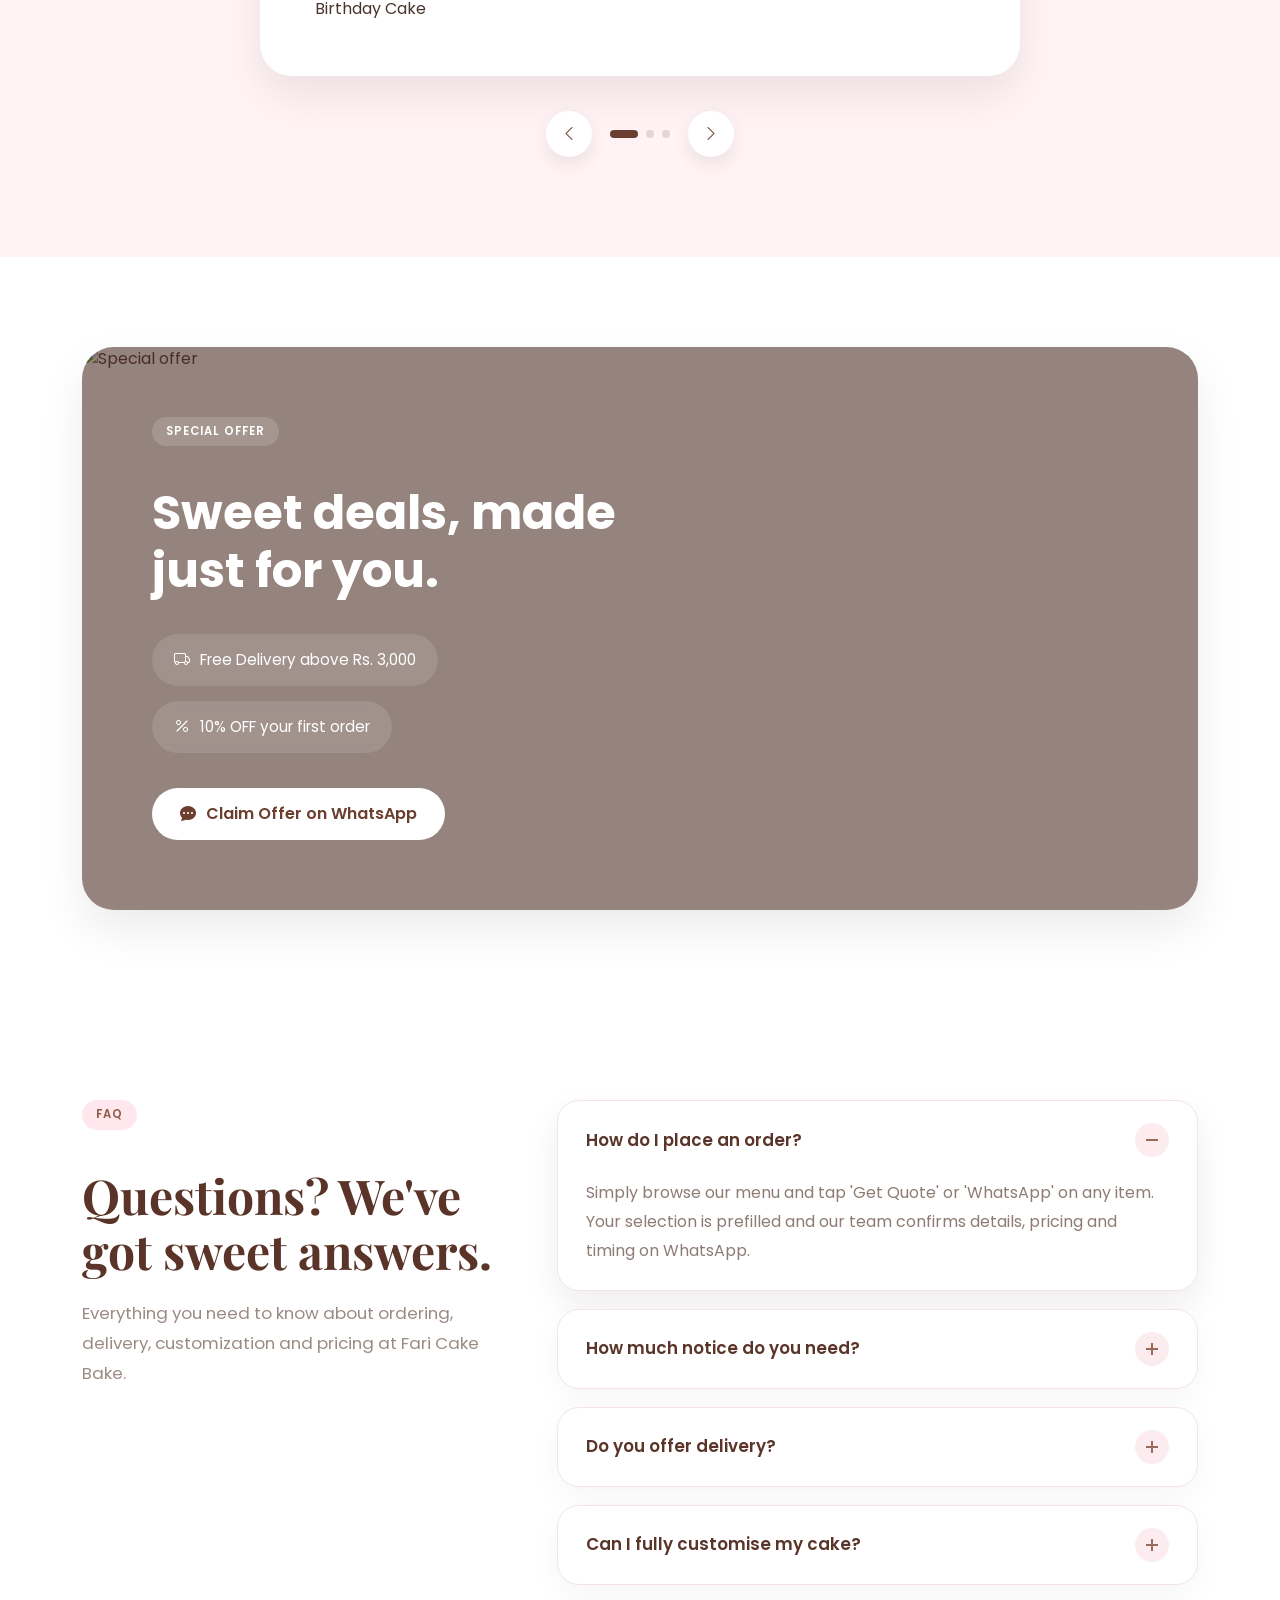
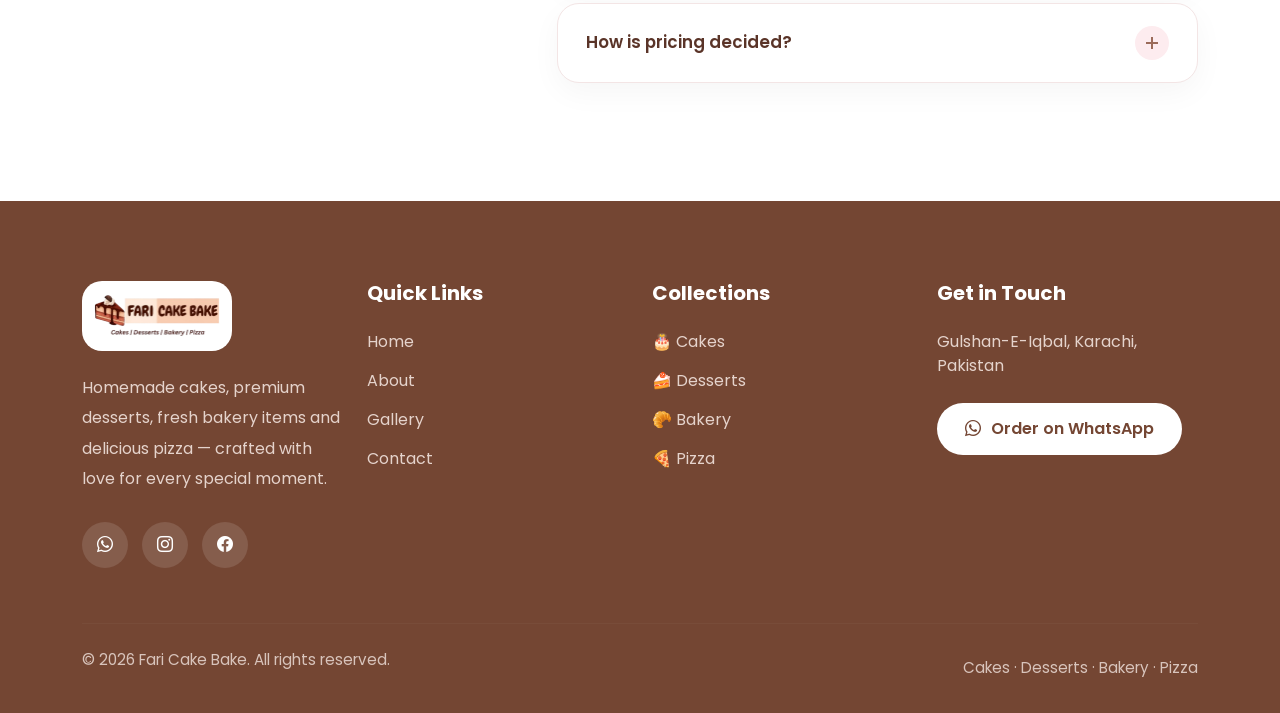
==== commit ffe07753: "fav" ====
--- a/index.html
+++ b/index.html
@@ -4,6 +4,9 @@
 <meta charset="UTF-8">
 <meta name="viewport" content="width=device-width, initial-scale=1.0">
 <title>Fari Cake Bake</title>
+
+<!-- Favicon -->
+<link rel="icon" type="image/png" href="images/favicon.jpeg">
  
 <!-- Google Fonts -->
 <link rel="preconnect" href="https://fonts.googleapis.com">
--- a/css/style.css
+++ b/css/style.css
@@ -18,10 +18,11 @@
   box-sizing: border-box;
 }
 
-body{
+html,body{
   font-family: var(--font-body);
   color: var(--text-dark);
   margin: 0;
+  overflow-x: hidden;
 }
 
 /* ============ HEADER ============ */
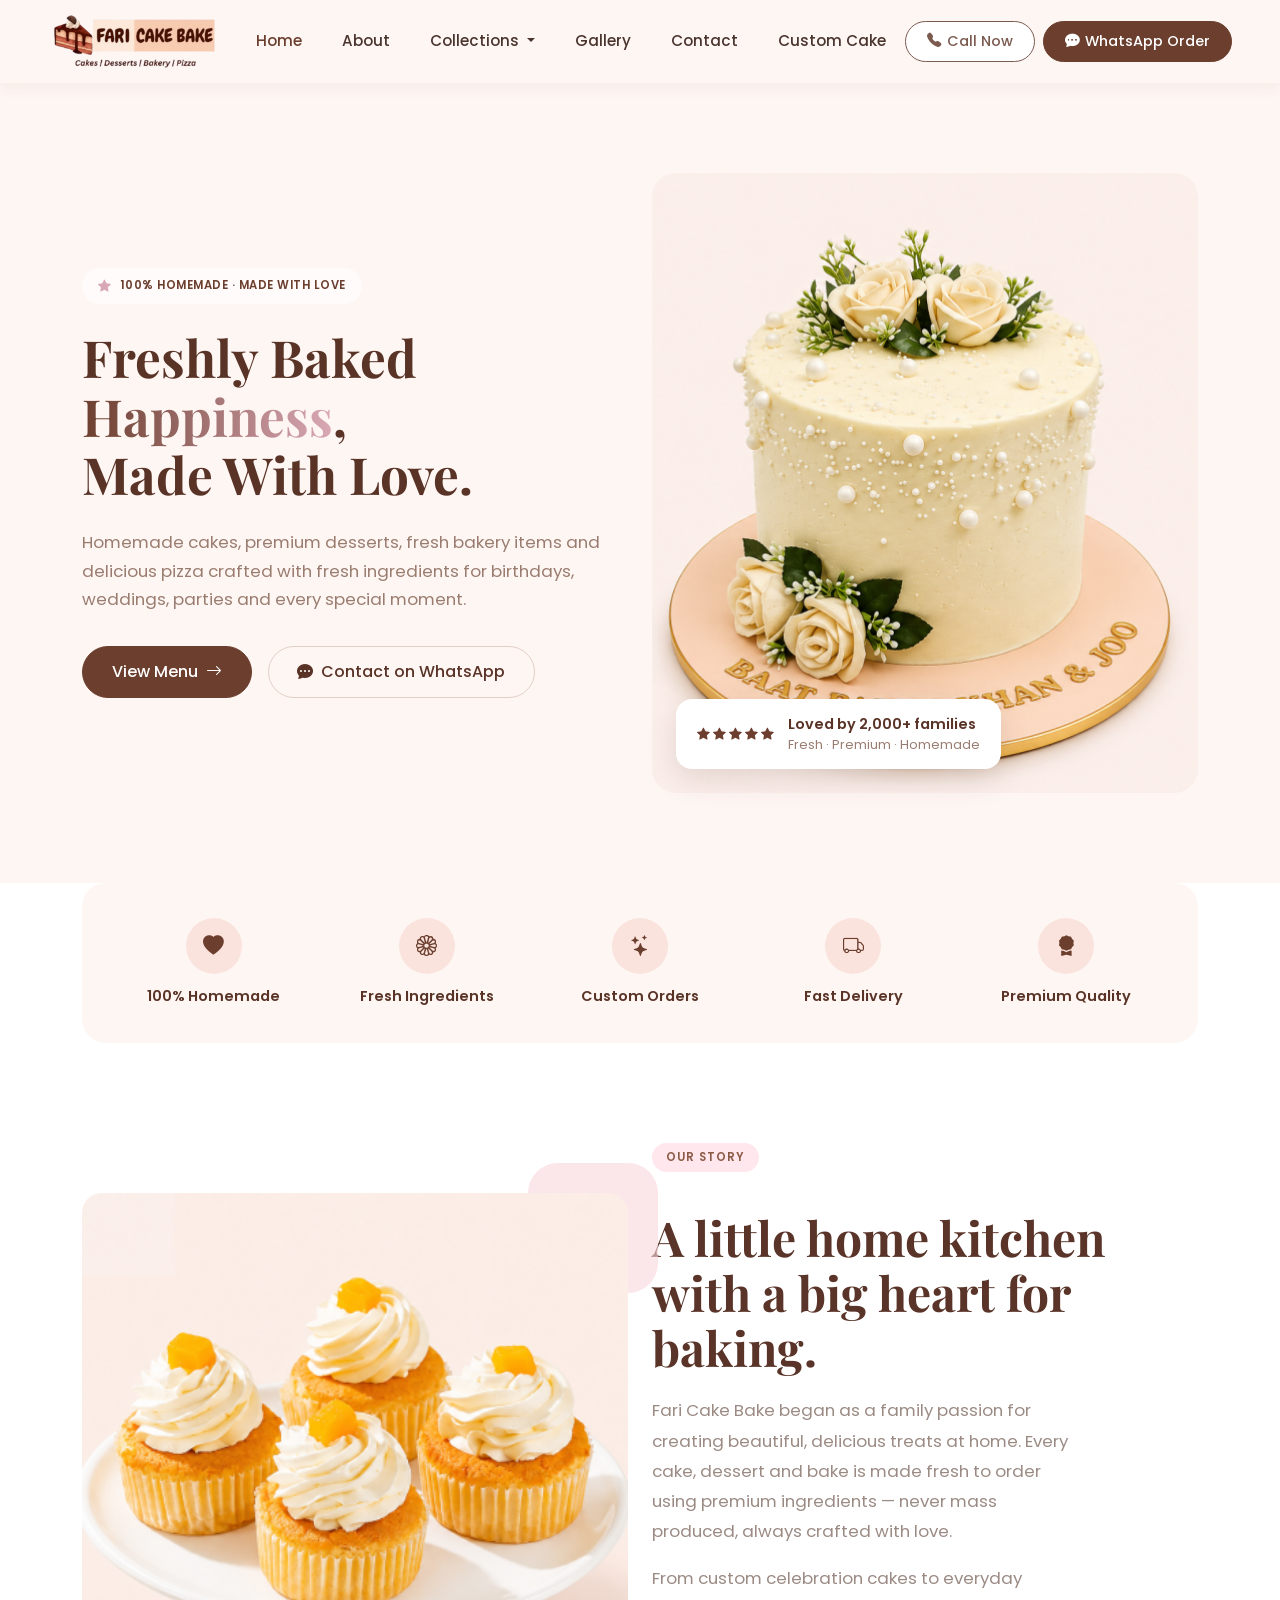
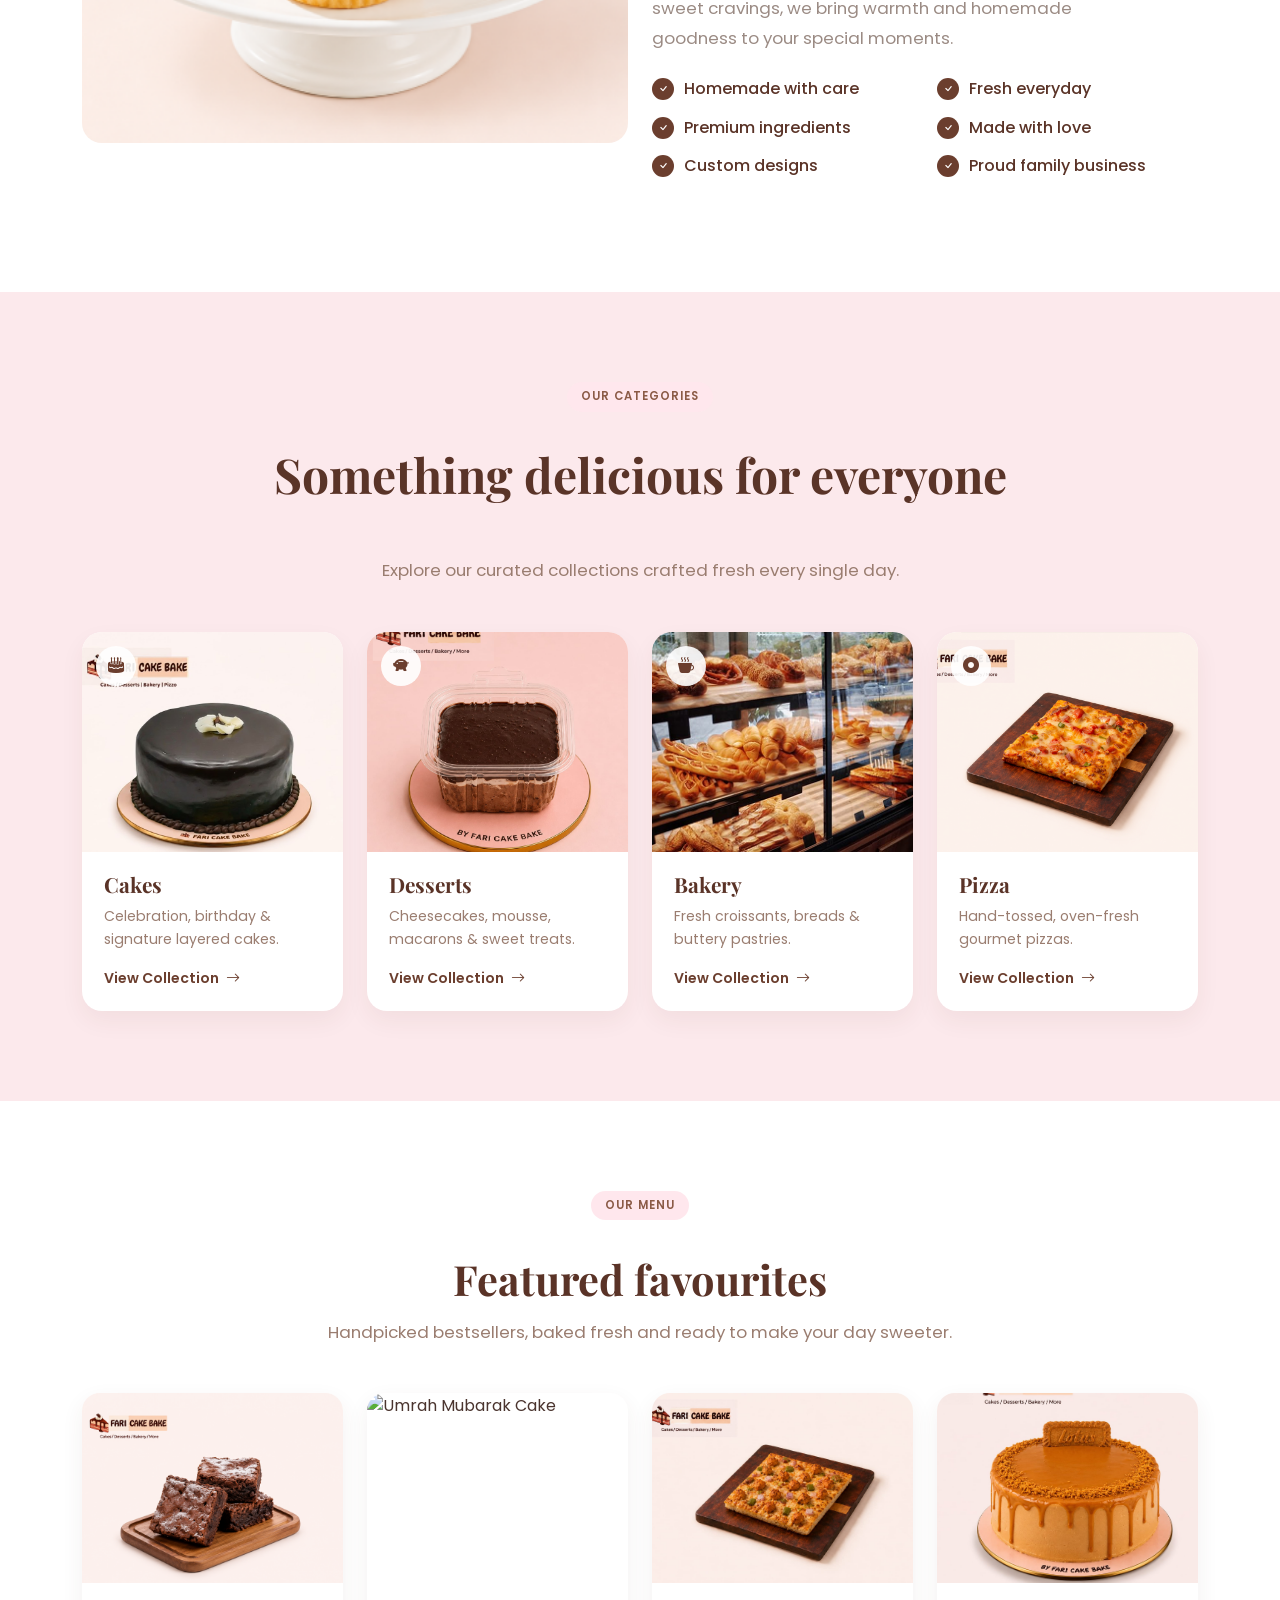
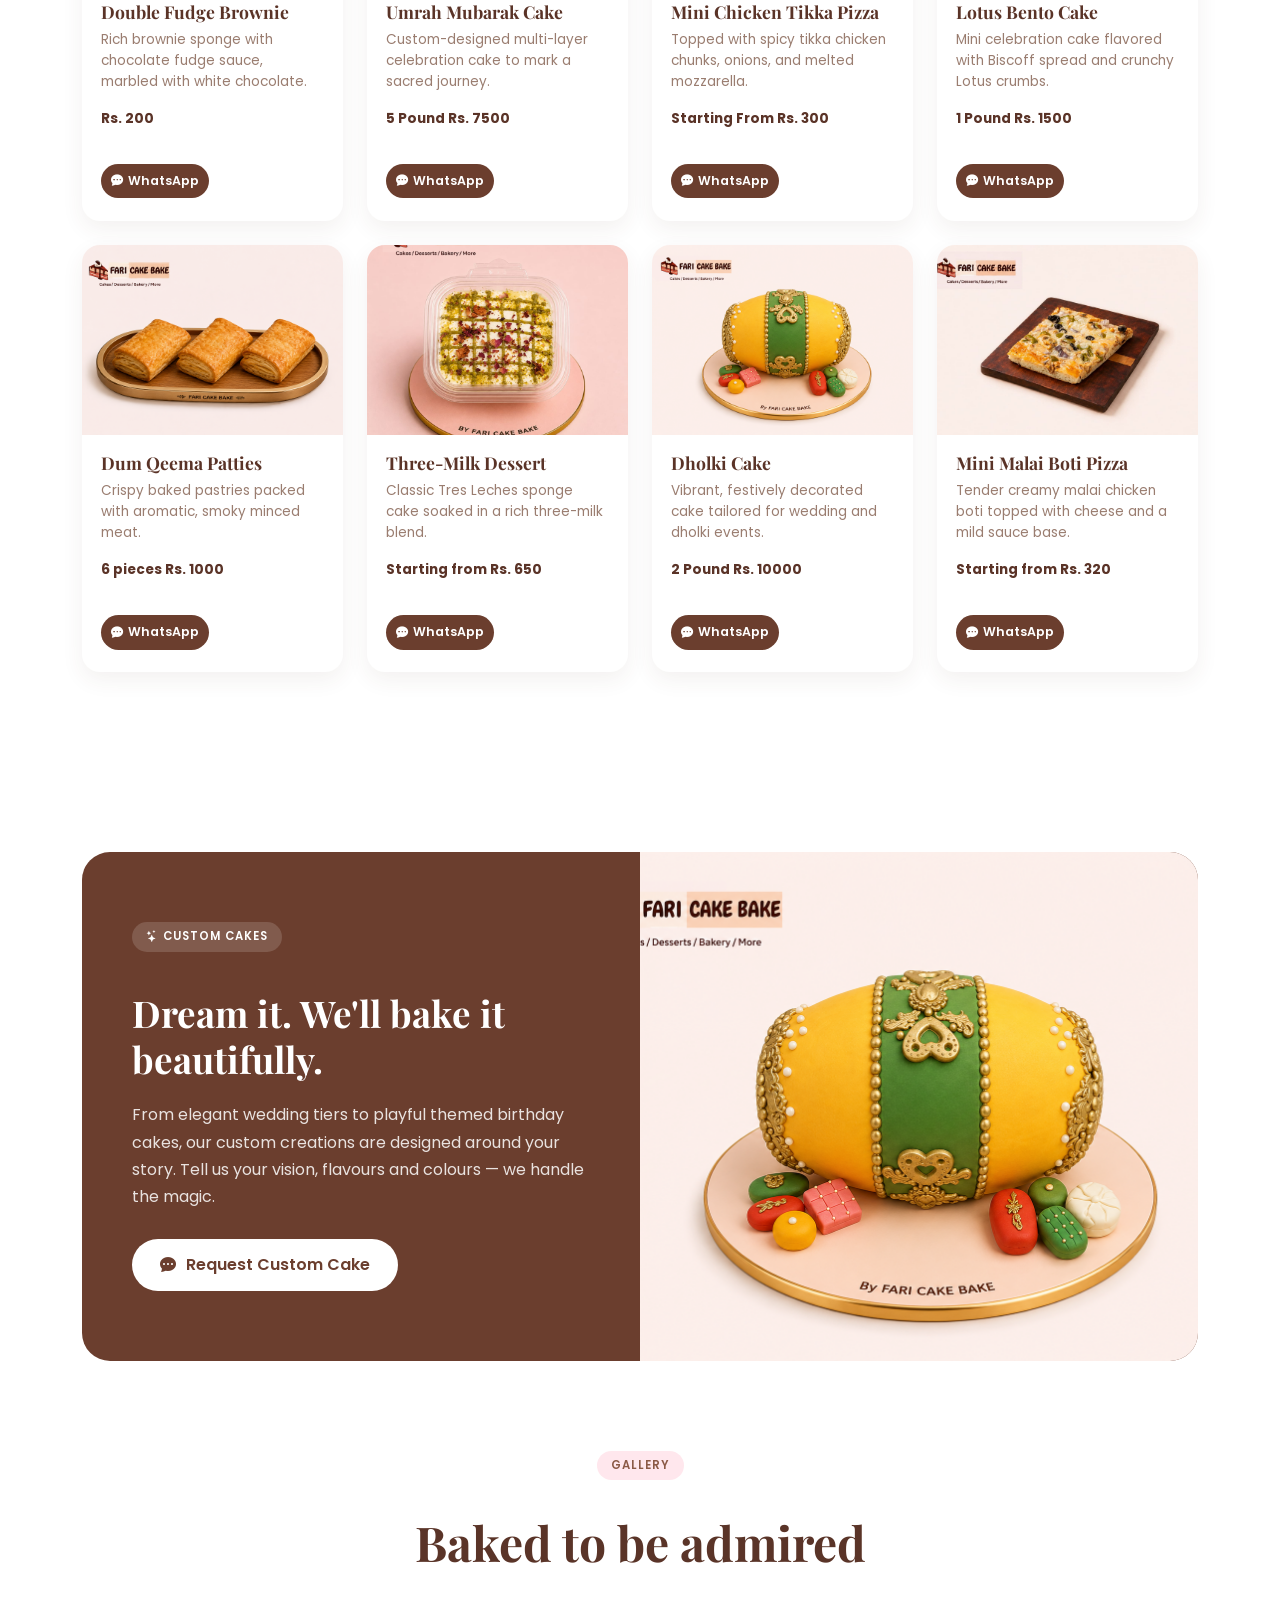
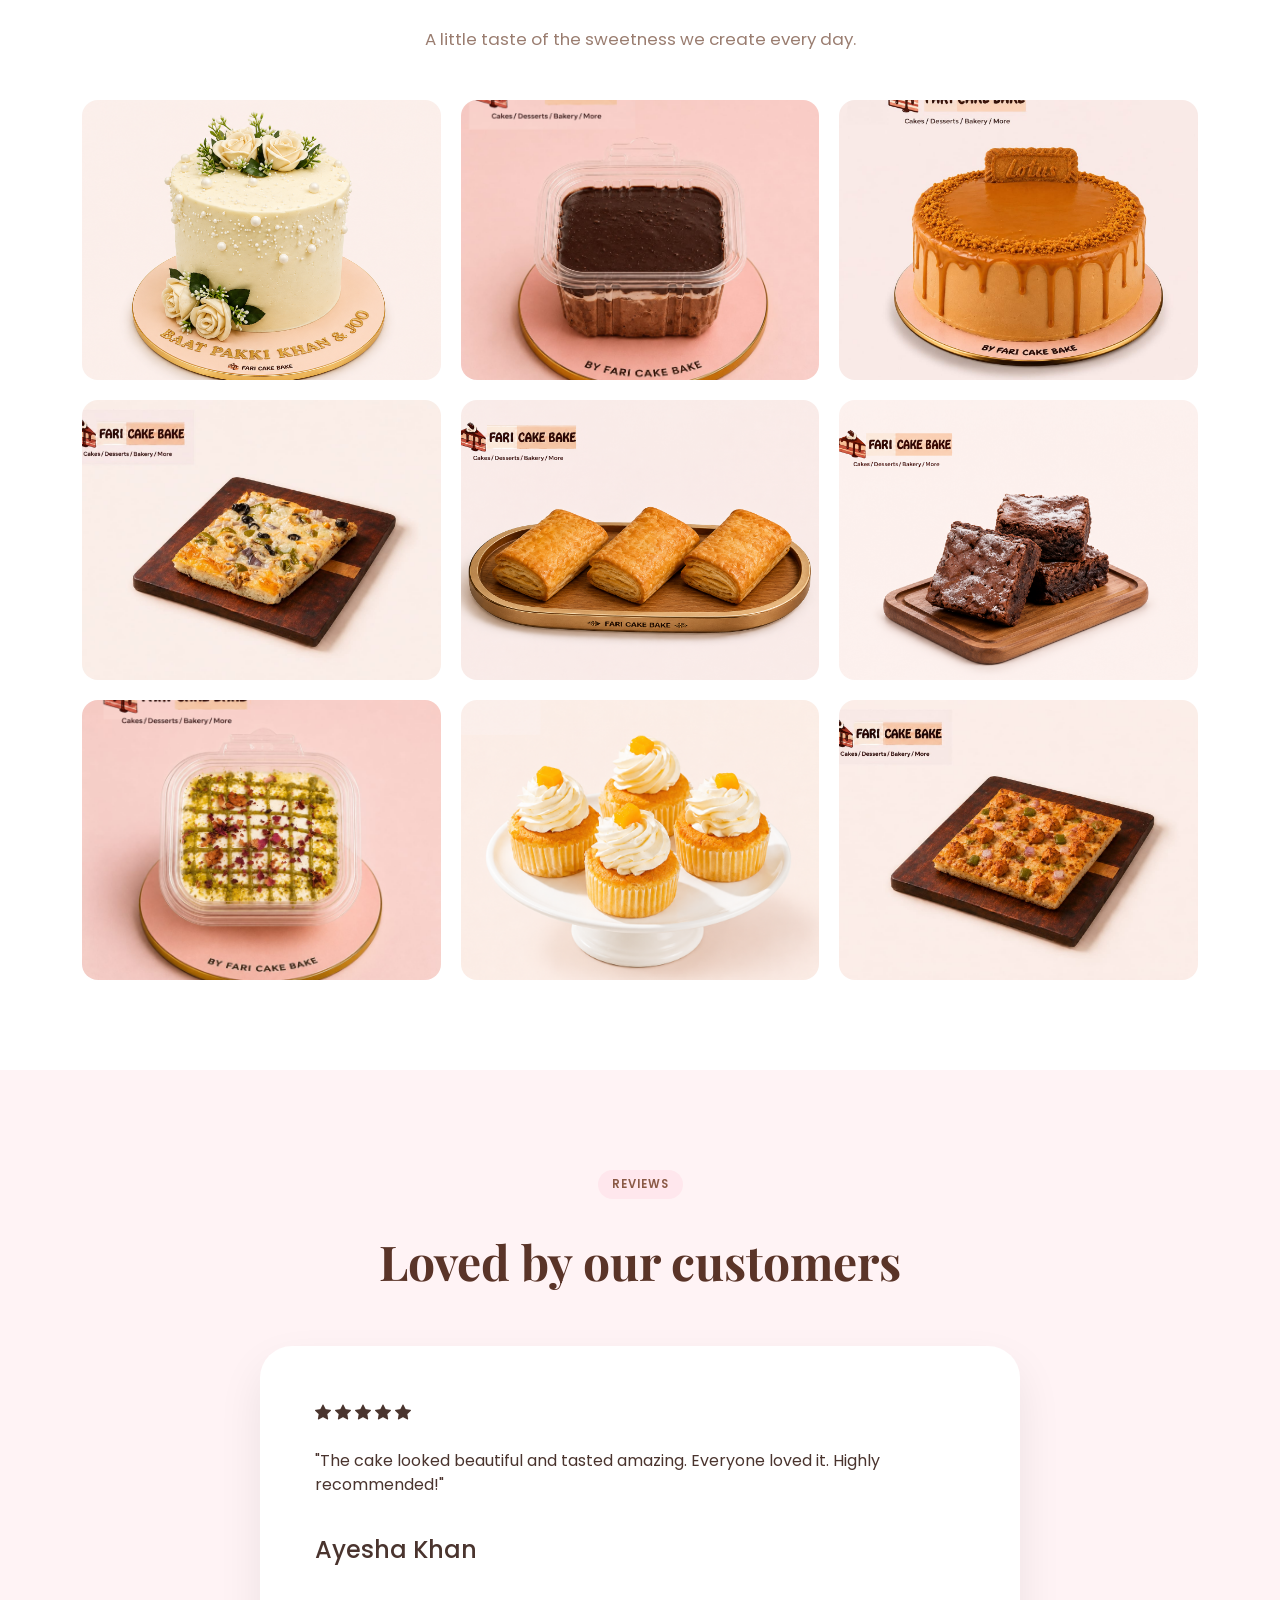
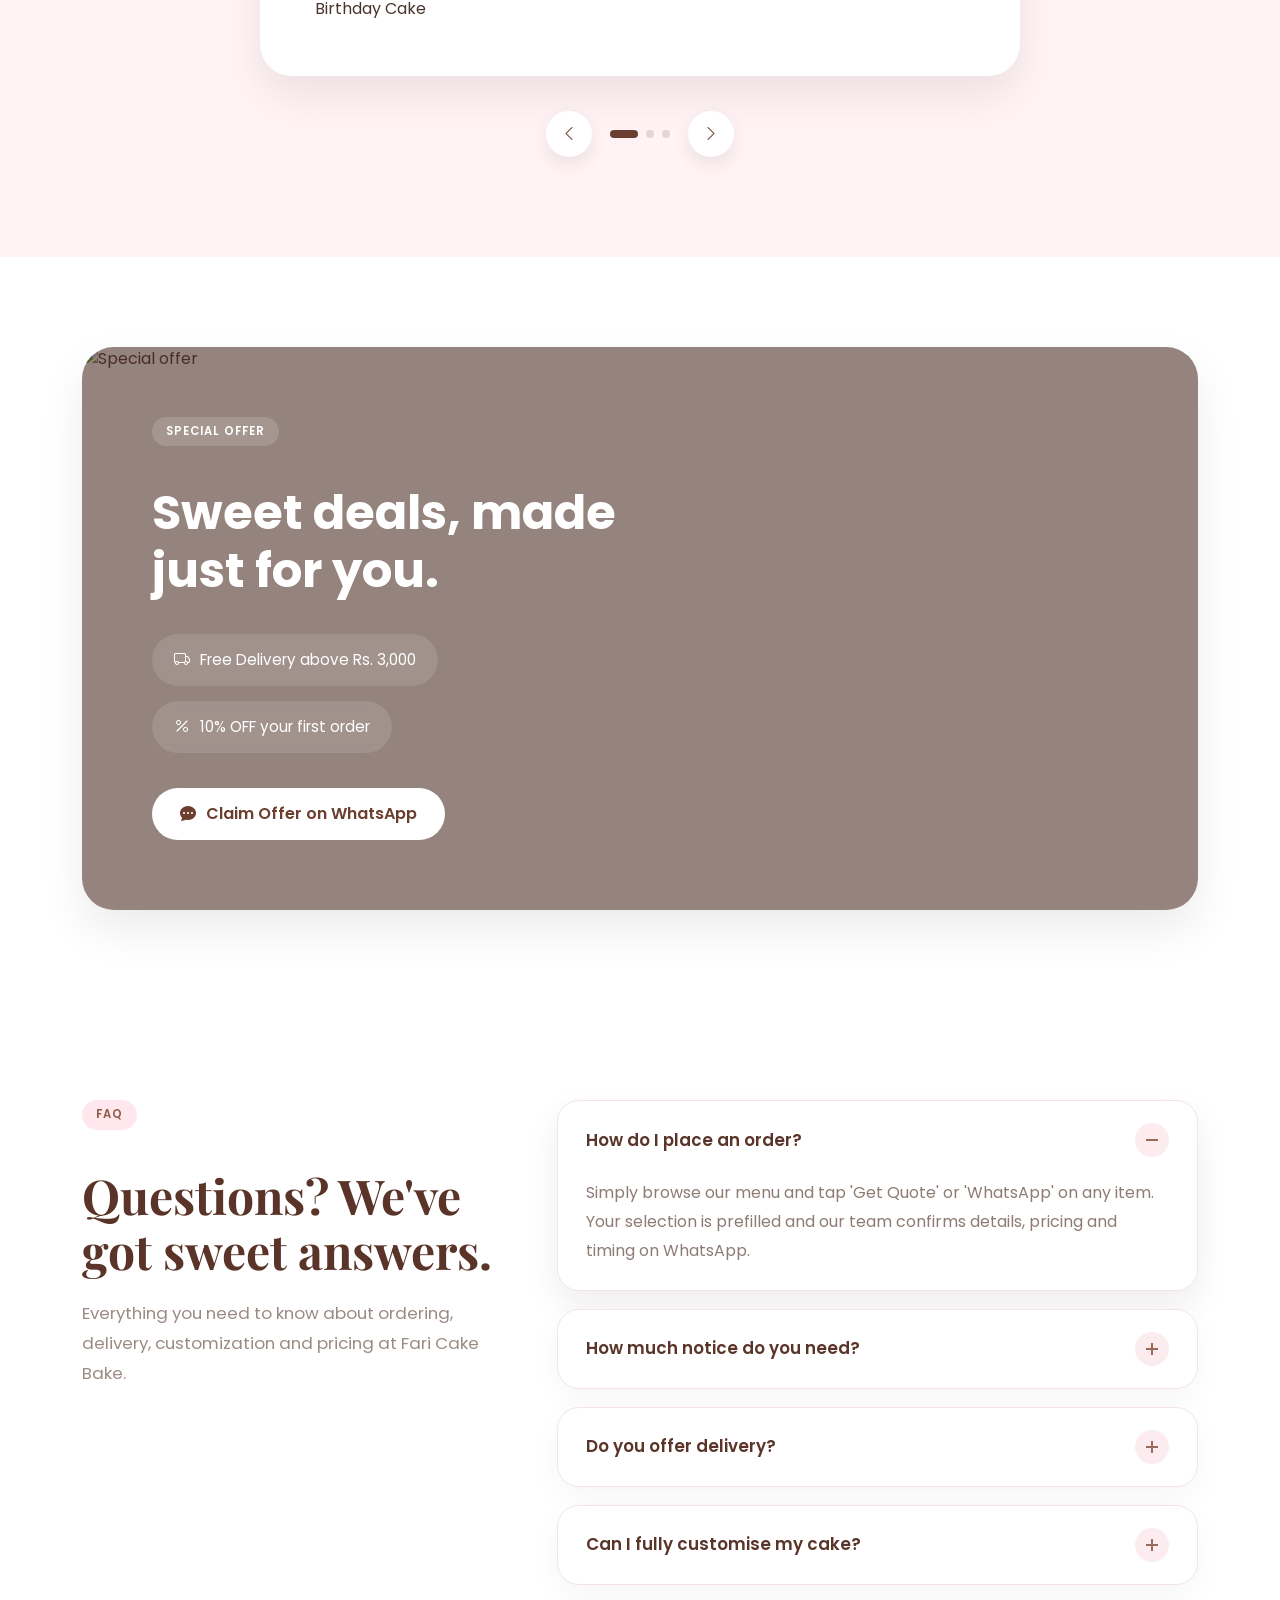
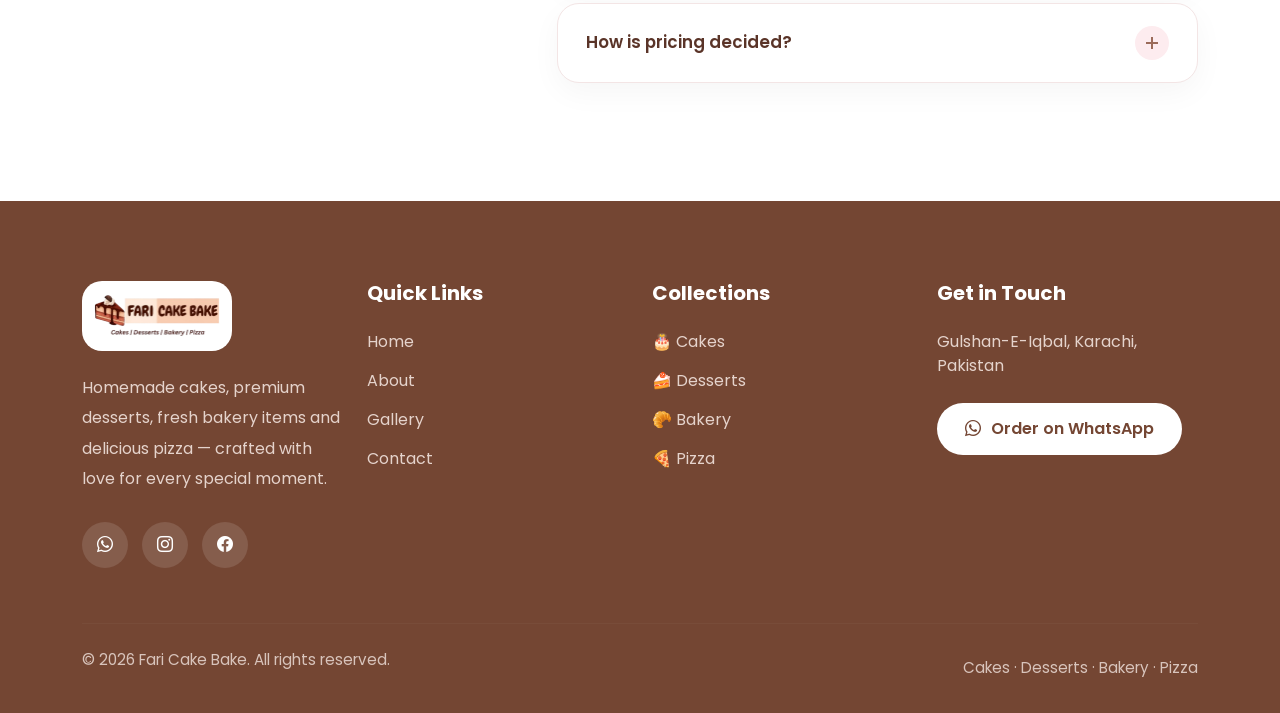
==== commit 0f122a3a: "sad" ====
--- a/index.html
+++ b/index.html
@@ -149,7 +149,7 @@
         <p>100% Homemade</p>
       </div>
       <div class="feature-item">
-        <span class="feature-icon"><i class="bi bi-leaf"></i></span>
+        <span class="feature-icon"><i class="bi bi-flower1"></i></span>
         <p>Fresh Ingredients</p>
       </div>
       <div class="feature-item">
